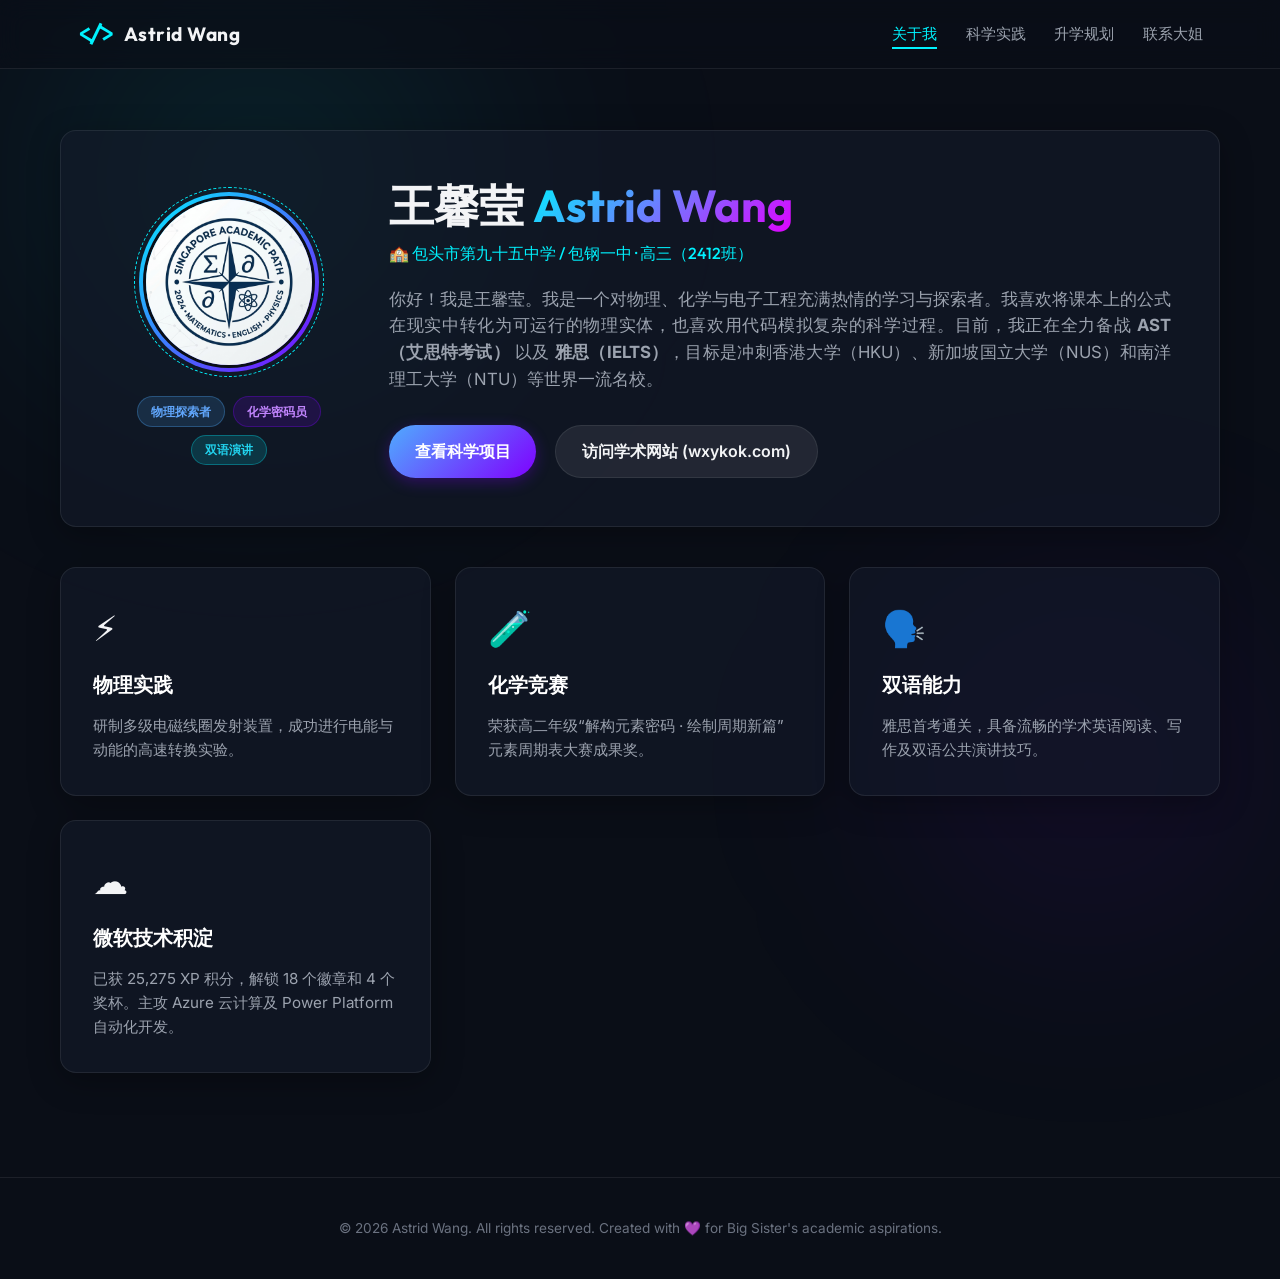
==== index.html @ 10be63b3 "Initial commit of academic portfolio website" ====
<!DOCTYPE html>
<html lang="zh-CN">
<head>
    <meta charset="UTF-8">
    <meta name="viewport" content="width=device-width, initial-scale=1.0">
    <title>Astrid Wang (王馨莹) | 个人学术与升学展示空间</title>
    <meta name="description" content="王馨莹的个人学术组合，展示了高压电磁线圈加速器、元素周期表解构、双语学术演讲等科学与工程项目。">
    <!-- Google Fonts -->
    <link rel="preconnect" href="https://fonts.googleapis.com">
    <link rel="preconnect" href="https://fonts.gstatic.com" crossorigin>
    <link href="https://fonts.googleapis.com/css2?family=Fira+Code:wght@400;500;700&family=Inter:wght@300;400;500;600;700;800&family=Outfit:wght@400;500;600;700;800&display=swap" rel="stylesheet">
    <!-- Style Link -->
    <link rel="stylesheet" href="style.css">
</head>
<body>
    <div class="glass-bg-glow"></div>
    <div class="glass-bg-glow secondary"></div>

    <!-- Header Navigation -->
    <header class="header">
        <div class="logo">
            <span class="logo-symbol">&lt;/&gt;</span>
            <span class="logo-text">Astrid Wang</span>
        </div>
        <nav class="navbar">
            <a href="#about" class="nav-link active" id="nav-about">关于我</a>
            <a href="#projects" class="nav-link" id="nav-projects">科学实践</a>
            <a href="#timeline" class="nav-link" id="nav-timeline">升学规划</a>
            <a href="#contact" class="nav-link" id="nav-contact">联系大姐</a>
        </nav>
    </header>

    <!-- Main Container -->
    <main class="container">
        
        <!-- About Section -->
        <section id="about" class="section active-section">
            <div class="hero-card glass-card">
                <div class="hero-left">
                    <div class="avatar-container">
                        <img src="assets/avatar.png" alt="Astrid Wang" class="avatar-img" onerror="this.src='https://api.dicebear.com/7.x/bottts/svg?seed=Astrid'">
                        <div class="avatar-ring"></div>
                    </div>
                    <div class="social-tags">
                        <span class="tag tag-blue">物理探索者</span>
                        <span class="tag tag-purple">化学密码员</span>
                        <span class="tag tag-cyan">双语演讲</span>
                    </div>
                </div>
                <div class="hero-right">
                    <h1 class="main-title">王馨莹 <span class="accent-text">Astrid Wang</span></h1>
                    <p class="school-info">🏫 包头市第九十五中学 / 包钢一中 · 高三（2412班）</p>
                    <p class="bio-intro">
                        你好！我是王馨莹。我是一个对物理、化学与电子工程充满热情的学习与探索者。我喜欢将课本上的公式在现实中转化为可运行的物理实体，也喜欢用代码模拟复杂的科学过程。目前，我正在全力备战 <strong>AST（艾思特考试）</strong> 以及 <strong>雅思（IELTS）</strong>，目标是冲刺香港大学（HKU）、新加坡国立大学（NUS）和南洋理工大学（NTU）等世界一流名校。
                    </p>
                    <div class="actions">
                        <a href="#projects" class="btn btn-primary" onclick="showSection('projects')">查看科学项目</a>
                        <a href="https://wxykok.com" target="_blank" class="btn btn-secondary">访问学术网站 (wxykok.com)</a>
                    </div>
                </div>
            </div>

            <!-- Highlights / Stats -->
            <div class="stats-grid">
                <div class="stat-card glass-card">
                    <div class="stat-icon">⚡</div>
                    <h3>物理实践</h3>
                    <p>研制多级电磁线圈发射装置，成功进行电能与动能的高速转换实验。</p>
                </div>
                <div class="stat-card glass-card">
                    <div class="stat-icon">🧪</div>
                    <h3>化学竞赛</h3>
                    <p>荣获高二年级“解构元素密码 · 绘制周期新篇”元素周期表大赛成果奖。</p>
                </div>
                <div class="stat-card glass-card">
                    <div class="stat-icon">🗣️</div>
                    <h3>双语能力</h3>
                    <p>雅思首考通关，具备流畅的学术英语阅读、写作及双语公共演讲技巧。</p>
                </div>
                <div class="stat-card glass-card">
                    <div class="stat-icon">☁️</div>
                    <h3>微软技术积淀</h3>
                    <p>已获 25,275 XP 积分，解锁 18 个徽章和 4 个奖杯。主攻 Azure 云计算及 Power Platform 自动化开发。</p>
                </div>
            </div>
        </section>

        <!-- Projects Section -->
        <section id="projects" class="section">
            <h2 class="section-title">🔬 科学与工程项目实践</h2>
            <p class="section-subtitle">点击下方项目页签进行实时模拟与互动体验</p>

            <!-- Project Navigation Tabs -->
            <div class="project-tabs">
                <button class="tab-btn active" onclick="switchProjectTab('coilgun')">⚡ 多级电磁发射装置</button>
                <button class="tab-btn" onclick="switchProjectTab('chemistry')">🧪 元素周期表解码器</button>
                <button class="tab-btn" onclick="switchProjectTab('speech')">🎤 梦想之龙英文演讲</button>
                <button class="tab-btn" onclick="switchProjectTab('mslearn')">☁️ Microsoft Learn 学习轨迹</button>
            </div>

            <!-- Project Contents -->
            <div class="project-panels">
                
                <!-- Panel 1: Coilgun -->
                <div id="panel-coilgun" class="project-panel active">
                    <div class="panel-layout">
                        <div class="panel-desc glass-card">
                            <h3>多级线圈电磁炮物理实验模型</h3>
                            <p>基于高中电磁感应、安培力及电容储能原理自主搭建的发射模型。电磁炮通过电容器快速放电，瞬间在线圈中产生极强电流与磁场，吸引铁磁弹丸加速前行。</p>
                            
                            <div class="physics-formulas">
                                <div class="formula-item">
                                    <span class="formula-label">电容储能公式:</span>
                                    <code class="formula-code">E = &frac12; C V&sup2;</code>
                                </div>
                                <div class="formula-item">
                                    <span class="formula-label">螺线管中心磁场:</span>
                                    <code class="formula-code">B = &mu;&times;(N/L)&times;I</code>
                                </div>
                            </div>

                            <div class="simulator-inputs">
                                <div class="input-group">
                                    <label for="voltage">电容充电电压 (V)</label>
                                    <input type="number" id="voltage" value="100" min="50" max="450">
                                </div>
                                <div class="input-group">
                                    <label for="capacitance">电容量 (&mu;F)</label>
                                    <input type="number" id="capacitance" value="1000" min="100" max="10000" step="100">
                                </div>
                                <div class="input-group">
                                    <label for="projectile-mass">弹丸质量 (g)</label>
                                    <input type="number" id="projectile-mass" value="5" min="1" max="50">
                                </div>
                            </div>
                            <button class="btn btn-primary btn-full" onclick="simulateLaunch()">⚡ 开始脉冲放电 &middot; 模拟发射</button>
                        </div>
                        
                        <div class="panel-visualization glass-card">
                            <div class="vis-header">
                                <span>🚀 实时物理状态仿真仪</span>
                                <span class="vis-status" id="launch-status">就绪</span>
                            </div>
                            <div class="coilgun-animation-box">
                                <div class="coil-gun-barrel">
                                    <div class="coil-stage" id="stage-1"><span class="coil-label">1级线圈</span></div>
                                    <div class="coil-stage" id="stage-2"><span class="coil-label">2级线圈</span></div>
                                    <div class="coil-stage" id="stage-3"><span class="coil-label">3级线圈</span></div>
                                    <div class="projectile" id="bullet"></div>
                                </div>
                                <div class="target-area">🎯</div>
                            </div>
                            <div class="telemetry-grid">
                                <div class="telemetry-card">
                                    <span class="tel-label">总储存电能</span>
                                    <span class="tel-val" id="telemetry-energy">5.00 J</span>
                                </div>
                                <div class="telemetry-card">
                                    <span class="tel-label">磁场强度 (约)</span>
                                    <span class="tel-val" id="telemetry-magnetic">1.25 T</span>
                                </div>
                                <div class="telemetry-card">
                                    <span class="tel-label">瞬时最高电流</span>
                                    <span class="tel-val" id="telemetry-current">250 A</span>
                                </div>
                                <div class="telemetry-card">
                                    <span class="tel-label">预计出膛速度</span>
                                    <span class="tel-val" id="telemetry-velocity">14.1 m/s</span>
                                </div>
                            </div>
                        </div>
                    </div>
                </div>

                <!-- Panel 2: Chemistry -->
                <div id="panel-chemistry" class="project-panel">
                    <div class="panel-layout">
                        <div class="panel-desc glass-card">
                            <h3>解构元素密码 &middot; 周期表解码器</h3>
                            <p>结合高二元素周期表竞赛设计。通过研究元素的外层电子排布和原子序数，我们能破译大自然隐藏在物质中的化学奥秘。下方是一个<strong>微型元素拼词解码盘</strong>，点击对应元素可以点亮并试图拼出特定的科学英文词汇！</p>
                            <div class="game-instructions">
                                <p><strong>🎯 破译任务：</strong>点亮元素符号，组合出拼写为 <strong>"SCIENCE"</strong> (科学) 的密码。</p>
                                <p class="game-hint">提示顺序：硫 (S) ➔ 钴 (Co) ➔ 碘 (I) ➔ 铒 (Er) 或 碳 (C) 等组合？不对，找正确的字母：S (16), C (6), I (53), E (not elements?), wait! <br>我们能拼：<strong>S(16) - C(6) - I(53) - E(not exist)</strong> -> Wait, let's use: <strong>Sc(21) - I(53) - E(not exist)</strong> -> Let's try <strong>S (16) - C (6) - I (53) - N (7) - C (6) - E (not exist)</strong>? No element E. But we have: <br><strong>S (16) - Co (27) - I (53) - C (6) - Es (99)</strong>? Or <strong>P (15) - H (1) - Y (39) - Si (14) - Cs (55)</strong> (PHYSICS) - yes! <br><strong>P (15) + H (1) + Y (39) + Si (14) + C (6) + S (16)</strong> = <strong>PHYSICS</strong>!</p>
                            </div>
                            <div class="active-combination">
                                <span>已点亮元素链路：</span>
                                <div class="combo-display" id="combo-display">点击元素开始破译...</div>
                            </div>
                            <button class="btn btn-secondary btn-full" onclick="resetChemistryGame()">🔄 重置解码链路</button>
                        </div>
                        
                        <div class="panel-visualization glass-card">
                            <div class="vis-header">
                                <span>🧪 元素解密矩阵</span>
                                <span class="vis-status success" id="game-status">解密中...</span>
                            </div>
                            <div class="element-grid">
                                <div class="element-card" onclick="clickElement('H', 1)" data-symbol="H">
                                    <span class="atomic-num">1</span>
                                    <span class="element-sym">H</span>
                                    <span class="element-name">氢</span>
                                </div>
                                <div class="element-card" onclick="clickElement('C', 6)" data-symbol="C">
                                    <span class="atomic-num">6</span>
                                    <span class="element-sym">C</span>
                                    <span class="element-name">碳</span>
                                </div>
                                <div class="element-card" onclick="clickElement('N', 7)" data-symbol="N">
                                    <span class="atomic-num">7</span>
                                    <span class="element-sym">N</span>
                                    <span class="element-name">氮</span>
                                </div>
                                <div class="element-card" onclick="clickElement('O', 8)" data-symbol="O">
                                    <span class="atomic-num">8</span>
                                    <span class="element-sym">O</span>
                                    <span class="element-name">氧</span>
                                </div>
                                <div class="element-card" onclick="clickElement('Si', 14)" data-symbol="Si">
                                    <span class="atomic-num">14</span>
                                    <span class="element-sym">Si</span>
                                    <span class="element-name">硅</span>
                                </div>
                                <div class="element-card" onclick="clickElement('P', 15)" data-symbol="P">
                                    <span class="atomic-num">15</span>
                                    <span class="element-sym">P</span>
                                    <span class="element-name">磷</span>
                                </div>
                                <div class="element-card" onclick="clickElement('S', 16)" data-symbol="S">
                                    <span class="atomic-num">16</span>
                                    <span class="element-sym">S</span>
                                    <span class="element-name">硫</span>
                                </div>
                                <div class="element-card" onclick="clickElement('Co', 27)" data-symbol="Co">
                                    <span class="atomic-num">27</span>
                                    <span class="element-sym">Co</span>
                                    <span class="element-name">钴</span>
                                </div>
                                <div class="element-card" onclick="clickElement('Y', 39)" data-symbol="Y">
                                    <span class="atomic-num">39</span>
                                    <span class="element-sym">Y</span>
                                    <span class="element-name">钇</span>
                                </div>
                                <div class="element-card" onclick="clickElement('I', 53)" data-symbol="I">
                                    <span class="atomic-num">53</span>
                                    <span class="element-sym">I</span>
                                    <span class="element-name">碘</span>
                                </div>
                                <div class="element-card" onclick="clickElement('Cs', 55)" data-symbol="Cs">
                                    <span class="atomic-num">55</span>
                                    <span class="element-sym">Cs</span>
                                    <span class="element-name">铯</span>
                                </div>
                                <div class="element-card" onclick="clickElement('Es', 99)" data-symbol="Es">
                                    <span class="atomic-num">99</span>
                                    <span class="element-sym">Es</span>
                                    <span class="element-name">锿</span>
                                </div>
                            </div>
                            <div class="element-details-card" id="element-details">
                                <p>💡 点击上方任何元素卡片，即可在此查看其详细原子结构、外层电子配置及其化学反应特性。</p>
                            </div>
                        </div>
                    </div>
                </div>

                <!-- Panel 3: Speech -->
                <div id="panel-speech" class="project-panel">
                    <div class="panel-layout">
                        <div class="panel-desc glass-card">
                            <h3>学术演讲: Imagine Dragons 成功之路</h3>
                            <p>本演讲展示了将流行文化与社会心理学、传播学理论相融合的能力。探讨了梦想之龙乐队如何在歌词中展现逆境中的坚韧（Resilience），以及其创办的 Tyler Robinson Foundation 基金会对小儿癌症家庭的慈善援助。</p>
                            <div class="speech-controls">
                                <button class="btn btn-primary" onclick="playSpeechMock()">🎵 模拟播放英文原声音频</button>
                                <button class="btn btn-secondary" onclick="toggleTranslation()">🌐 切换中英双语字幕</button>
                            </div>
                        </div>
                        <div class="panel-visualization glass-card">
                            <div class="vis-header">
                                <span>🎙️ 提词器与现场幻灯片投影</span>
                                <span class="vis-status" id="audio-status">停止</span>
                            </div>
                            <div class="speech-teleprompter" id="teleprompter">
                                <p class="speech-line eng active">"Good morning, afternoon, and evening everyone. Today, I am excited to talk about one of the most influential bands of our time, Imagine Dragons."</p>
                                <p class="speech-line chn active">“大家早上、下午和晚上好。今天，我很高兴能和大家聊聊我们这个时代最具影响力的乐队之一——梦想之龙。”</p>
                                
                                <p class="speech-line eng">"Formed in 2008, this American rock band has captivated audiences worldwide with their unique sound and powerful lyrics."</p>
                                <p class="speech-line chn">“这支美国摇滚乐队成立于2008年，以其独特的音乐风格和充满力量的歌词吸引了全球听众。”</p>
                                
                                <p class="speech-line eng">"Their songs often explore themes of resilience, self-discovery, and overcoming adversity."</p>
                                <p class="speech-line chn">“他们的歌曲常常探索韧性、自我发现和克服逆境等主题。”</p>
                                
                                <p class="speech-line eng">"Tracks like 'Demons', 'Believer', and 'Whatever It Takes' resonate with fans who find solace and inspiration in the band's music."</p>
                                <p class="speech-line chn">“像《恶魔》、《信徒》和《不惜代价》等歌曲，让在音乐中寻求慰藉和启发的粉丝们产生共鸣。”</p>
                            </div>
                        </div>
                    </div>
                </div>

                <!-- Panel 4: Microsoft Learn -->
                <div id="panel-mslearn" class="project-panel">
                    <div class="panel-layout">
                        <div class="panel-desc glass-card">
                            <h3>微软全球技术学习 & 数字化技能成长</h3>
                            <p>大姐在 Microsoft Learn 平台深度研修了多门前沿的云计算、数据分析以及业务流程自动化模块，累积了深厚的信息化素养，展现了卓越的自学探究能力。</p>
                            
                            <div class="physics-formulas">
                                <div class="formula-item">
                                    <span class="formula-label">当前学习级别:</span>
                                    <span class="formula-code">Level 6</span>
                                </div>
                                <div class="formula-item">
                                    <span class="formula-label">总累积 XP:</span>
                                    <span class="formula-code">25,275 / 32,299 XP</span>
                                </div>
                                <div class="formula-item">
                                    <span class="formula-label">徽章 / 奖杯数:</span>
                                    <span class="formula-code">18 徽章 &middot; 4 奖杯</span>
                                </div>
                            </div>
                            
                            <a href="https://learn.microsoft.com/zh-cn/users/xinyingwang-5706/" target="_blank" class="btn btn-primary btn-full">🌐 访问微软官方 Transcript 档案</a>
                        </div>
                        
                        <div class="panel-visualization glass-card">
                            <div class="vis-header">
                                <span>📚 已修读的微软技术路径与模块 (17个模块)</span>
                                <span class="vis-status success">已全通关</span>
                            </div>
                            <div class="speech-teleprompter" style="height:220px;">
                                <div class="learn-category" style="margin-bottom:0.8rem">
                                    <h4 style="color:var(--accent-cyan);margin-bottom:0.4rem;font-size:0.9rem">☁️ Azure 云计算基础 (8个模块)</h4>
                                    <ul style="padding-left:1.2rem;font-size:0.82rem;color:var(--text-secondary);display:flex;flex-direction:column;gap:0.25rem">
                                        <li>Describe monitoring tools in Azure (监控工具)</li>
                                        <li>Describe features and tools for managing and deploying Azure resources (资源部署)</li>
                                        <li>Describe features and tools in Azure for governance and compliance (治理与合规)</li>
                                        <li>Describe cost management in Azure (成本管理)</li>
                                        <li>Describe Azure identity, access, and security (身份安全)</li>
                                        <li>Describe Azure storage services (云存储)</li>
                                        <li>Describe Azure compute services (计算服务)</li>
                                        <li>Describe the core architectural components of Azure (核心架构)</li>
                                    </ul>
                                </div>
                                <div class="learn-category">
                                    <h4 style="color:var(--accent-pink);margin-bottom:0.4rem;font-size:0.9rem">📊 自动化开发与数据分析 (9个模块)</h4>
                                    <ul style="padding-left:1.2rem;font-size:0.82rem;color:var(--text-secondary);display:flex;flex-direction:column;gap:0.25rem">
                                        <li>Power Automate's deep integration across multiple data sources</li>
                                        <li>Build flows to manage user information (业务流设计)</li>
                                        <li>Build approval flows with Power Automate (审批流开发)</li>
                                        <li>Get started with Power Automate (低代码开发入门)</li>
                                        <li>Get started building with Power BI (敏捷BI看板)</li>
                                        <li>Discover data analysis (数据分析学)</li>
                                        <li>Describe cloud service types & benefits (云服务通识)</li>
                                        <li>Describe the benefits of using cloud services (云优势)</li>
                                        <li>Describe cloud computing (云计算概论)</li>
                                    </ul>
                                </div>
                            </div>
                        </div>
                    </div>
                </div>

            </div>
        </section>

        <!-- Timeline Section -->
        <section id="timeline" class="section">
            <h2 class="section-title">📅 升学路线图 & 关键里程碑</h2>
            <p class="section-subtitle">2026 - 2027 备战全球一流名校的冲刺路线</p>
            
            <div class="timeline-box">
                <div class="timeline-line"></div>
                
                <div class="timeline-item completed">
                    <div class="timeline-dot"></div>
                    <div class="timeline-content glass-card">
                        <div class="time-header">
                            <span class="time-tag">2026年4月11日</span>
                            <span class="status-tag completed">已完成</span>
                        </div>
                        <h3>雅思首考 (IELTS Academic)</h3>
                        <p>在北京国试大厦顺利参加雅思首考。系统评估语言水平，为后续学术英语写作及国际化环境授课奠定基础。</p>
                    </div>
                </div>

                <div class="timeline-item current">
                    <div class="timeline-dot"></div>
                    <div class="timeline-content glass-card">
                        <div class="time-header">
                            <span class="time-tag">2026年8月</span>
                            <span class="status-tag process">进行中</span>
                        </div>
                        <h3>AST（艾思特）考试冲刺</h3>
                        <p>参加世界名校中国英才遴选考试（AST）。主攻高级物理、高等数学和学术英语，这是直接取得国际知名大学提前批 Conditional Offer 的硬核心武器。</p>
                    </div>
                </div>

                <div class="timeline-item">
                    <div class="timeline-dot"></div>
                    <div class="timeline-content glass-card">
                        <div class="time-header">
                            <span class="time-tag">2026年10月</span>
                            <span class="status-tag wait">待启动</span>
                        </div>
                        <h3>香港高校提前批 (多元卓越计划) 网申</h3>
                        <p>启动香港大学（HKU）、香港中文大学（CUHK）等高校的自主招生及网申，提交中英文成绩单、科学项目实践报告及面试申请。</p>
                    </div>
                </div>

                <div class="timeline-item">
                    <div class="timeline-dot"></div>
                    <div class="timeline-content glass-card">
                        <div class="time-header">
                            <span class="time-tag">2027年1月</span>
                            <span class="status-tag wait">待启动</span>
                        </div>
                        <h3>新加坡公立大学网申</h3>
                        <p>提交南洋理工大学（NTU）与新加坡国立大学（NUS）的入学申请，补充最新的 AST 优异成绩单与雅思最终评级。</p>
                    </div>
                </div>

                <div class="timeline-item">
                    <div class="timeline-dot"></div>
                    <div class="timeline-content glass-card">
                        <div class="time-header">
                            <span class="time-tag">2027年6月</span>
                            <span class="status-tag wait">待启动</span>
                        </div>
                        <h3>中国高考 (Gaokao) 决战</h3>
                        <p>全力以赴参加中国普通高等学校招生全国统一考试，展现雄厚的数理基础与全面的学术实力，完成高中生涯的最后一战。</p>
                    </div>
                </div>

            </div>
        </section>

        <!-- Contact Section -->
        <section id="contact" class="section">
            <h2 class="section-title">✉️ 联系方式 & 留言通道</h2>
            <div class="contact-card glass-card">
                <div class="contact-info-panel">
                    <h3>寻找共同科学探索的伙伴</h3>
                    <p>无论是学术讨论、项目交流还是升学经验分享，都欢迎联系大姐！</p>
                    
                    <div class="contact-details">
                        <div class="detail-item">
                            <span class="icon">📧</span>
                            <span class="text">astrid@wxykok.com</span>
                        </div>
                        <div class="detail-item">
                            <span class="icon">🌐</span>
                            <span class="text"><a href="https://wxykok.com" target="_blank" style="color:var(--accent-cyan)">https://wxykok.com</a></span>
                        </div>
                        <div class="detail-item">
                            <span class="icon">📍</span>
                            <span class="text">内蒙古 · 包头 · 包钢一中</span>
                        </div>
                    </div>
                </div>
                
                <form class="contact-form" onsubmit="event.preventDefault(); alert('留言已成功发送至 astrid@wxykok.com！大姐收到后会尽快给您回复！'); this.reset();">
                    <div class="form-group">
                        <label for="c-name">您的姓名/身份</label>
                        <input type="text" id="c-name" placeholder="请输入您的尊姓大名，例如：李老师、招生官" required>
                    </div>
                    <div class="form-group">
                        <label for="c-email">您的邮箱地址</label>
                        <input type="email" id="c-email" placeholder="name@example.com" required>
                    </div>
                    <div class="form-group">
                        <label for="c-message">您的寄语/留言内容</label>
                        <textarea id="c-message" rows="4" placeholder="写点好听的，或者留下学术探讨意见..." required></textarea>
                    </div>
                    <button type="submit" class="btn btn-primary btn-full">发送消息</button>
                </form>
            </div>
        </section>

    </main>

    <!-- Footer -->
    <footer class="footer">
        <p>&copy; 2026 Astrid Wang. All rights reserved. Created with 💜 for Big Sister's academic aspirations.</p>
    </footer>

    <!-- JS Link -->
    <script src="app.js"></script>
</body>
</html>
---- style.css ----
/* -------------------------------------------------------------
   Astrid Wang Academic Portfolio - Design System
   Theme: Glassmorphism & High-Contrast Cyberpunk Neon (Dark Mode)
   ------------------------------------------------------------- */

:root {
    --bg-dark: #0a0e17;
    --bg-card: rgba(20, 28, 45, 0.55);
    --bg-card-hover: rgba(30, 41, 67, 0.7);
    --border-light: rgba(255, 255, 255, 0.08);
    --border-glow: rgba(0, 242, 254, 0.25);
    
    /* Neon Palettes */
    --accent-cyan: #00f2fe;
    --accent-blue: #4facfe;
    --accent-purple: #7f00ff;
    --accent-pink: #e100ff;
    
    /* Text Colors */
    --text-primary: #f3f4f6;
    --text-secondary: #9ca3af;
    --text-muted: #6b7280;
    
    /* Font Stacks */
    --font-sans: 'Inter', system-ui, sans-serif;
    --font-display: 'Outfit', sans-serif;
    --font-mono: 'Fira Code', monospace;
    
    --transition-smooth: all 0.35s cubic-bezier(0.4, 0, 0.2, 1);
}

/* Global Reset & Base */
* {
    box-sizing: border-box;
    margin: 0;
    padding: 0;
}

html {
    scroll-behavior: smooth;
}

body {
    background-color: var(--bg-dark);
    color: var(--text-primary);
    font-family: var(--font-sans);
    line-height: 1.6;
    min-height: 100vh;
    overflow-x: hidden;
    position: relative;
}

/* Glowing Background Blobs */
.glass-bg-glow {
    position: fixed;
    top: -10%;
    left: -10%;
    width: 60vw;
    height: 60vh;
    border-radius: 50%;
    background: radial-gradient(circle, rgba(0, 242, 254, 0.12) 0%, rgba(79, 172, 254, 0) 70%);
    z-index: -2;
    pointer-events: none;
    filter: blur(120px);
}

.glass-bg-glow.secondary {
    top: auto;
    bottom: -10%;
    left: auto;
    right: -10%;
    width: 50vw;
    height: 50vh;
    background: radial-gradient(circle, rgba(127, 0, 255, 0.1) 0%, rgba(225, 0, 255, 0) 70%);
    filter: blur(100px);
}

/* Glassmorphic Components */
.glass-card {
    background: var(--bg-card);
    backdrop-filter: blur(14px) saturate(180%);
    -webkit-backdrop-filter: blur(14px) saturate(180%);
    border: 1px solid var(--border-light);
    border-radius: 16px;
    box-shadow: 0 8px 32px 0 rgba(0, 0, 0, 0.3);
    transition: var(--transition-smooth);
}

.glass-card:hover {
    border-color: rgba(255, 255, 255, 0.15);
    box-shadow: 0 12px 40px 0 rgba(0, 242, 254, 0.08);
    background: var(--bg-card-hover);
}

/* Typography elements */
h1, h2, h3 {
    font-family: var(--font-display);
    font-weight: 700;
}

.main-title {
    font-size: 2.8rem;
    line-height: 1.2;
    margin-bottom: 0.5rem;
}

.accent-text {
    background: linear-gradient(135deg, var(--accent-cyan) 0%, var(--accent-pink) 100%);
    -webkit-background-clip: text;
    -webkit-text-fill-color: transparent;
}

.section-title {
    font-size: 2rem;
    text-align: center;
    margin-bottom: 0.5rem;
    letter-spacing: 0.5px;
}

.section-subtitle {
    text-align: center;
    color: var(--text-secondary);
    margin-bottom: 2.5rem;
    font-size: 1rem;
}

/* Buttons */
.btn {
    display: inline-flex;
    align-items: center;
    justify-content: center;
    padding: 0.8rem 1.6rem;
    border-radius: 30px;
    font-weight: 600;
    text-decoration: none;
    cursor: pointer;
    font-family: var(--font-sans);
    transition: var(--transition-smooth);
    border: none;
    outline: none;
}

.btn-primary {
    background: linear-gradient(135deg, var(--accent-blue) 0%, var(--accent-purple) 100%);
    color: #fff;
    box-shadow: 0 4px 15px rgba(127, 0, 255, 0.3);
}

.btn-primary:hover {
    transform: translateY(-2px);
    box-shadow: 0 6px 20px rgba(0, 242, 254, 0.45);
}

.btn-secondary {
    background: rgba(255, 255, 255, 0.08);
    color: var(--text-primary);
    border: 1px solid var(--border-light);
}

.btn-secondary:hover {
    background: rgba(255, 255, 255, 0.15);
    border-color: var(--accent-cyan);
}

.btn-full {
    width: 100%;
}

/* Header & Navigation */
.header {
    position: fixed;
    top: 0;
    left: 0;
    width: 100%;
    z-index: 1000;
    background: rgba(10, 14, 23, 0.65);
    backdrop-filter: blur(12px);
    -webkit-backdrop-filter: blur(12px);
    border-bottom: 1px solid var(--border-light);
    display: flex;
    justify-content: space-between;
    align-items: center;
    padding: 1rem 6%;
}

.logo {
    display: flex;
    align-items: center;
    gap: 0.5rem;
}

.logo-symbol {
    font-family: var(--font-mono);
    color: var(--accent-cyan);
    font-weight: 700;
    font-size: 1.4rem;
}

.logo-text {
    font-family: var(--font-display);
    font-size: 1.2rem;
    font-weight: 700;
    letter-spacing: 0.5px;
}

.navbar {
    display: flex;
    gap: 1.8rem;
}

.nav-link {
    text-decoration: none;
    color: var(--text-secondary);
    font-size: 0.95rem;
    font-weight: 500;
    transition: var(--transition-smooth);
    position: relative;
    padding: 0.2rem 0;
}

.nav-link:hover, .nav-link.active {
    color: var(--accent-cyan);
}

.nav-link::after {
    content: '';
    position: absolute;
    width: 0;
    height: 2px;
    bottom: 0;
    left: 0;
    background-color: var(--accent-cyan);
    transition: var(--transition-smooth);
}

.nav-link:hover::after, .nav-link.active::after {
    width: 100%;
}

/* Layout Containers */
.container {
    max-width: 1200px;
    margin: 90px auto 40px;
    padding: 0 20px;
}

.section {
    display: none;
    padding: 2.5rem 0;
    animation: fadeIn 0.6s ease-out forwards;
}

.section.active-section {
    display: block;
}

@keyframes fadeIn {
    from { opacity: 0; transform: translateY(15px); }
    to { opacity: 1; transform: translateY(0); }
}

/* Hero Card */
.hero-card {
    display: flex;
    gap: 2.5rem;
    padding: 3rem;
    align-items: center;
    margin-bottom: 2.5rem;
}

.hero-left {
    flex: 0 0 240px;
    display: flex;
    flex-direction: column;
    align-items: center;
    gap: 1.5rem;
}

.avatar-container {
    position: relative;
    width: 180px;
    height: 180px;
    border-radius: 50%;
    padding: 4px;
    background: linear-gradient(135deg, var(--accent-cyan), var(--accent-purple));
}

.avatar-img {
    width: 100%;
    height: 100%;
    object-fit: cover;
    border-radius: 50%;
    background-color: #1e293b;
    border: 3px solid var(--bg-dark);
}

.avatar-ring {
    position: absolute;
    top: -5px; left: -5px; right: -5px; bottom: -5px;
    border-radius: 50%;
    border: 1px dashed var(--accent-cyan);
    animation: rotate 25s linear infinite;
}

@keyframes rotate {
    from { transform: rotate(0deg); }
    to { transform: rotate(360deg); }
}

.social-tags {
    display: flex;
    flex-wrap: wrap;
    gap: 0.5rem;
    justify-content: center;
}

.tag {
    padding: 0.3rem 0.8rem;
    border-radius: 20px;
    font-size: 0.75rem;
    font-weight: 600;
}

.tag-blue { background: rgba(79, 172, 254, 0.15); color: #60a5fa; border: 1px solid rgba(79, 172, 254, 0.3); }
.tag-purple { background: rgba(127, 0, 255, 0.15); color: #c084fc; border: 1px solid rgba(127, 0, 255, 0.3); }
.tag-cyan { background: rgba(0, 242, 254, 0.15); color: #22d3ee; border: 1px solid rgba(0, 242, 254, 0.3); }

.hero-right {
    flex: 1;
}

.school-info {
    font-family: var(--font-display);
    color: var(--accent-cyan);
    font-weight: 500;
    margin-bottom: 1.2rem;
}

.bio-intro {
    color: var(--text-secondary);
    font-size: 1.05rem;
    margin-bottom: 2rem;
    text-align: justify;
}

.actions {
    display: flex;
    gap: 1.2rem;
}

/* Stats / Highlights Grid */
.stats-grid {
    display: grid;
    grid-template-columns: repeat(auto-fit, minmax(320px, 1fr));
    gap: 1.5rem;
}

.stat-card {
    padding: 2rem;
    display: flex;
    flex-direction: column;
    gap: 0.8rem;
}

.stat-icon {
    font-size: 2.2rem;
}

.stat-card h3 {
    font-size: 1.25rem;
    color: #fff;
}

.stat-card p {
    color: var(--text-secondary);
    font-size: 0.95rem;
}

/* Project Tabs Navigation */
.project-tabs {
    display: flex;
    justify-content: center;
    gap: 1rem;
    margin-bottom: 2.2rem;
}

.tab-btn {
    background: rgba(255, 255, 255, 0.05);
    border: 1px solid var(--border-light);
    color: var(--text-secondary);
    padding: 0.8rem 1.6rem;
    border-radius: 8px;
    font-family: var(--font-display);
    font-weight: 600;
    font-size: 0.95rem;
    cursor: pointer;
    transition: var(--transition-smooth);
}

.tab-btn:hover {
    color: #fff;
    background: rgba(255, 255, 255, 0.1);
    border-color: rgba(255, 255, 255, 0.2);
}

.tab-btn.active {
    color: var(--bg-dark);
    background: linear-gradient(135deg, var(--accent-cyan), var(--accent-blue));
    border-color: transparent;
    box-shadow: 0 4px 15px rgba(0, 242, 254, 0.3);
}

/* Project Panels Layout */
.project-panel {
    display: none;
    animation: fadeIn 0.4s ease-out forwards;
}

.project-panel.active {
    display: block;
}

.panel-layout {
    display: grid;
    grid-template-columns: 1.1fr 1fr;
    gap: 2rem;
}

.panel-desc {
    padding: 2.2rem;
    display: flex;
    flex-direction: column;
    gap: 1.2rem;
}

.panel-desc h3 {
    font-size: 1.4rem;
    color: #fff;
    border-bottom: 2px solid rgba(0, 242, 254, 0.2);
    padding-bottom: 0.5rem;
}

.panel-desc p {
    color: var(--text-secondary);
    font-size: 0.98rem;
}

.physics-formulas {
    background: rgba(0, 0, 0, 0.2);
    border-radius: 8px;
    padding: 1rem;
    display: flex;
    flex-direction: column;
    gap: 0.6rem;
    border: 1px dashed rgba(255, 255, 255, 0.1);
}

.formula-item {
    display: flex;
    justify-content: space-between;
    font-size: 0.88rem;
}

.formula-label {
    color: var(--text-secondary);
}

.formula-code {
    font-family: var(--font-mono);
    color: var(--accent-cyan);
    font-weight: 600;
}

/* Simulator Inputs styling */
.simulator-inputs {
    display: grid;
    grid-template-columns: repeat(2, 1fr);
    gap: 1rem;
}

.input-group {
    display: flex;
    flex-direction: column;
    gap: 0.4rem;
}

.input-group.full-width {
    grid-column: span 2;
}

.input-group label {
    font-size: 0.82rem;
    color: var(--text-secondary);
    font-weight: 500;
}

.input-group input, .input-group textarea, .input-group select {
    background: rgba(0, 0, 0, 0.3);
    border: 1px solid var(--border-light);
    color: #fff;
    padding: 0.6rem 0.8rem;
    border-radius: 6px;
    font-family: var(--font-mono);
    font-size: 0.9rem;
    outline: none;
    transition: var(--transition-smooth);
}

.input-group input:focus, .input-group textarea:focus {
    border-color: var(--accent-cyan);
    box-shadow: 0 0 10px rgba(0, 242, 254, 0.2);
}

/* Visualization Panel */
.panel-visualization {
    padding: 2rem;
    display: flex;
    flex-direction: column;
    gap: 1.5rem;
    justify-content: space-between;
}

.vis-header {
    display: flex;
    justify-content: space-between;
    font-family: var(--font-display);
    font-size: 0.9rem;
    font-weight: 600;
}

.vis-status {
    background: rgba(245, 158, 11, 0.15);
    color: #f59e0b;
    padding: 0.15rem 0.6rem;
    border-radius: 4px;
    font-size: 0.8rem;
    border: 1px solid rgba(245, 158, 11, 0.3);
}

.vis-status.success {
    background: rgba(16, 185, 129, 0.15);
    color: #10b981;
    border-color: rgba(16, 185, 129, 0.3);
}

/* Coilgun Animation Arena */
.coilgun-animation-box {
    height: 180px;
    background: #060911;
    border-radius: 12px;
    border: 1px solid rgba(255, 255, 255, 0.05);
    position: relative;
    overflow: hidden;
    display: flex;
    align-items: center;
    justify-content: space-between;
    padding: 0 2rem;
}

.coil-gun-barrel {
    height: 36px;
    width: 70%;
    background: linear-gradient(180deg, #1e293b, #0f172a);
    border-radius: 6px;
    position: relative;
    border: 1px solid rgba(255, 255, 255, 0.1);
    display: flex;
    align-items: center;
    justify-content: space-around;
}

.coil-stage {
    width: 25px;
    height: 50px;
    background: repeating-linear-gradient(45deg, #b45309, #b45309 3px, #d97706 3px, #d97706 6px);
    border: 2px solid #ea580c;
    border-radius: 4px;
    position: relative;
    transition: var(--transition-smooth);
}

.coil-stage.charging {
    box-shadow: 0 0 15px #f59e0b;
    border-color: #f59e0b;
}

.coil-stage.firing {
    box-shadow: 0 0 25px var(--accent-cyan);
    border-color: var(--accent-cyan);
}

.coil-label {
    position: absolute;
    top: -24px;
    left: 50%;
    transform: translateX(-50%);
    font-size: 0.65rem;
    white-space: nowrap;
    color: var(--text-secondary);
}

.projectile {
    width: 18px;
    height: 8px;
    background: #94a3b8;
    border-radius: 3px 6px 6px 3px;
    position: absolute;
    left: 10px;
    z-index: 5;
    box-shadow: 0 0 5px rgba(255, 255, 255, 0.3);
}

.projectile.firing {
    background: #f43f5e;
    box-shadow: 0 0 15px #f43f5e;
}

.target-area {
    width: 50px;
    height: 50px;
    border-radius: 50%;
    border: 3px dashed rgba(244, 63, 94, 0.4);
    display: flex;
    align-items: center;
    justify-content: center;
    font-size: 1.4rem;
    background: rgba(244, 63, 94, 0.05);
    transition: var(--transition-smooth);
}

.target-area.hit {
    background: rgba(244, 63, 94, 0.25);
    border-color: #f43f5e;
    transform: scale(1.15);
}

/* Telemetry Stats */
.telemetry-grid {
    display: grid;
    grid-template-columns: repeat(2, 1fr);
    gap: 1rem;
}

.telemetry-card {
    background: rgba(0, 0, 0, 0.25);
    padding: 0.8rem 1.2rem;
    border-radius: 8px;
    border: 1px solid var(--border-light);
    display: flex;
    flex-direction: column;
}

.tel-label {
    font-size: 0.76rem;
    color: var(--text-secondary);
}

.tel-val {
    font-family: var(--font-mono);
    font-size: 1.15rem;
    font-weight: 700;
    color: var(--accent-cyan);
}

/* Panel 2: Chemistry Widget Grid */
.element-grid {
    display: grid;
    grid-template-columns: repeat(4, 1fr);
    gap: 0.6rem;
}

.element-card {
    background: rgba(255, 255, 255, 0.03);
    border: 1px solid var(--border-light);
    border-radius: 8px;
    padding: 0.6rem;
    cursor: pointer;
    display: flex;
    flex-direction: column;
    align-items: center;
    position: relative;
    transition: var(--transition-smooth);
}

.element-card:hover {
    background: rgba(0, 242, 254, 0.08);
    border-color: var(--accent-cyan);
    transform: scale(1.05);
}

.element-card.selected {
    background: linear-gradient(135deg, rgba(0, 242, 254, 0.25) 0%, rgba(127, 0, 255, 0.2) 100%);
    border-color: var(--accent-cyan);
    box-shadow: 0 0 12px rgba(0, 242, 254, 0.3);
}

.atomic-num {
    position: absolute;
    top: 4px;
    left: 6px;
    font-size: 0.65rem;
    font-family: var(--font-mono);
    color: var(--text-muted);
}

.element-sym {
    font-family: var(--font-display);
    font-size: 1.3rem;
    font-weight: 700;
    color: #fff;
    margin-top: 0.4rem;
}

.element-name {
    font-size: 0.72rem;
    color: var(--text-secondary);
}

.element-details-card {
    background: rgba(0, 0, 0, 0.25);
    border-radius: 8px;
    padding: 1rem;
    border: 1px solid var(--border-light);
    min-height: 80px;
    font-size: 0.88rem;
    color: var(--text-secondary);
}

.element-details-title {
    font-family: var(--font-display);
    font-weight: 700;
    color: #fff;
    margin-bottom: 0.4rem;
}

.combo-display {
    background: rgba(0, 0, 0, 0.3);
    padding: 0.8rem;
    border-radius: 6px;
    font-family: var(--font-mono);
    color: var(--accent-cyan);
    font-size: 1rem;
    min-height: 44px;
    display: flex;
    align-items: center;
    border: 1px solid var(--border-light);
}

/* Panel 3: Speech Audio Simulation */
.speech-teleprompter {
    height: 250px;
    overflow-y: auto;
    background: #060911;
    border-radius: 12px;
    border: 1px solid rgba(255, 255, 255, 0.05);
    padding: 1.5rem;
    display: flex;
    flex-direction: column;
    gap: 1.2rem;
}

.speech-line {
    font-size: 0.98rem;
    transition: var(--transition-smooth);
    opacity: 0.25;
}

.speech-line.eng {
    font-style: italic;
    color: var(--text-primary);
}

.speech-line.chn {
    color: var(--text-secondary);
    font-size: 0.88rem;
    margin-top: -0.8rem;
    display: block; /* Managed by JS for show/hide translation */
}

.speech-line.chn.hide-translation {
    display: none;
}

.speech-line.active {
    opacity: 1;
    text-shadow: 0 0 10px rgba(0, 242, 254, 0.15);
}

.speech-line.eng.active {
    color: var(--accent-cyan);
    font-weight: 500;
}

.speech-line.chn.active {
    color: #fff;
}

.speech-controls {
    display: flex;
    gap: 1rem;
}

/* Timeline Layout */
.timeline-box {
    position: relative;
    max-width: 800px;
    margin: 0 auto;
    padding: 1rem 0;
}

.timeline-line {
    position: absolute;
    width: 2px;
    background: rgba(255, 255, 255, 0.08);
    top: 0;
    bottom: 0;
    left: 20px;
}

.timeline-item {
    position: relative;
    margin-bottom: 2.5rem;
    padding-left: 50px;
}

.timeline-dot {
    position: absolute;
    width: 14px;
    height: 14px;
    border-radius: 50%;
    background: #374151;
    left: 14px;
    top: 24px;
    border: 2px solid var(--bg-dark);
    box-shadow: 0 0 0 2px rgba(255, 255, 255, 0.05);
    transition: var(--transition-smooth);
}

.timeline-content {
    padding: 1.5rem;
}

.time-header {
    display: flex;
    justify-content: space-between;
    align-items: center;
    margin-bottom: 0.6rem;
}

.time-tag {
    font-family: var(--font-mono);
    font-size: 0.85rem;
    color: var(--accent-cyan);
    font-weight: 600;
}

.status-tag {
    font-size: 0.72rem;
    font-weight: 600;
    padding: 0.15rem 0.6rem;
    border-radius: 12px;
    border: 1px solid transparent;
}

.status-tag.completed {
    background: rgba(16, 185, 129, 0.1);
    color: #10b981;
    border-color: rgba(16, 185, 129, 0.2);
}

.status-tag.process {
    background: rgba(59, 130, 246, 0.1);
    color: #3b82f6;
    border-color: rgba(59, 130, 246, 0.2);
    animation: pulse 1.8s infinite alternate;
}

.status-tag.wait {
    background: rgba(156, 163, 175, 0.1);
    color: #9ca3af;
    border-color: rgba(156, 163, 175, 0.2);
}

.timeline-item.completed .timeline-dot {
    background: #10b981;
    box-shadow: 0 0 0 3px rgba(16, 185, 129, 0.2);
}

.timeline-item.current .timeline-dot {
    background: var(--accent-cyan);
    box-shadow: 0 0 8px 3px rgba(0, 242, 254, 0.4);
}

.timeline-item h3 {
    font-size: 1.15rem;
    margin-bottom: 0.5rem;
    color: #fff;
}

.timeline-item p {
    color: var(--text-secondary);
    font-size: 0.9rem;
    text-align: justify;
}

@keyframes pulse {
    from { box-shadow: 0 0 2px rgba(59, 130, 246, 0.2); }
    to { box-shadow: 0 0 10px rgba(59, 130, 246, 0.6); }
}

/* Contact Area */
.contact-card {
    display: grid;
    grid-template-columns: 1fr 1.2fr;
    gap: 2.5rem;
    padding: 3rem;
}

.contact-info-panel {
    display: flex;
    flex-direction: column;
    gap: 1.2rem;
}

.contact-info-panel h3 {
    font-size: 1.5rem;
    color: #fff;
}

.contact-info-panel p {
    color: var(--text-secondary);
}

.contact-details {
    display: flex;
    flex-direction: column;
    gap: 1rem;
    margin-top: 1rem;
}

.detail-item {
    display: flex;
    align-items: center;
    gap: 0.8rem;
}

.detail-item .icon {
    font-size: 1.4rem;
}

.detail-item .text {
    font-family: var(--font-display);
    color: var(--text-primary);
}

.contact-form {
    display: flex;
    flex-direction: column;
    gap: 1.2rem;
}

.form-group {
    display: flex;
    flex-direction: column;
    gap: 0.4rem;
}

.form-group label {
    font-size: 0.85rem;
    color: var(--text-secondary);
    font-weight: 500;
}

.form-group input, .form-group textarea {
    background: rgba(0, 0, 0, 0.35);
    border: 1px solid var(--border-light);
    border-radius: 8px;
    padding: 0.8rem;
    color: #fff;
    outline: none;
    font-family: var(--font-sans);
    transition: var(--transition-smooth);
}

.form-group input:focus, .form-group textarea:focus {
    border-color: var(--accent-cyan);
    box-shadow: 0 0 10px rgba(0, 242, 254, 0.2);
}

/* Footer Section */
.footer {
    text-align: center;
    padding: 2.5rem 0;
    border-top: 1px solid var(--border-light);
    color: var(--text-muted);
    font-size: 0.85rem;
    margin-top: 4rem;
}

/* Custom Scrollbar for premium look */
::-webkit-scrollbar {
    width: 8px;
    height: 8px;
}

::-webkit-scrollbar-track {
    background: var(--bg-dark);
}

::-webkit-scrollbar-thumb {
    background: rgba(255, 255, 255, 0.1);
    border-radius: 4px;
}

::-webkit-scrollbar-thumb:hover {
    background: var(--accent-cyan);
}

/* Responsive Rules */
@media (max-width: 900px) {
    .panel-layout, .contact-card {
        grid-template-columns: 1fr;
    }
    
    .hero-card {
        flex-direction: column;
        text-align: center;
        padding: 2rem;
    }
    
    .hero-left {
        flex: 0 0 auto;
    }
    
    .bio-intro {
        text-align: center;
    }
    
    .actions {
        justify-content: center;
    }
}
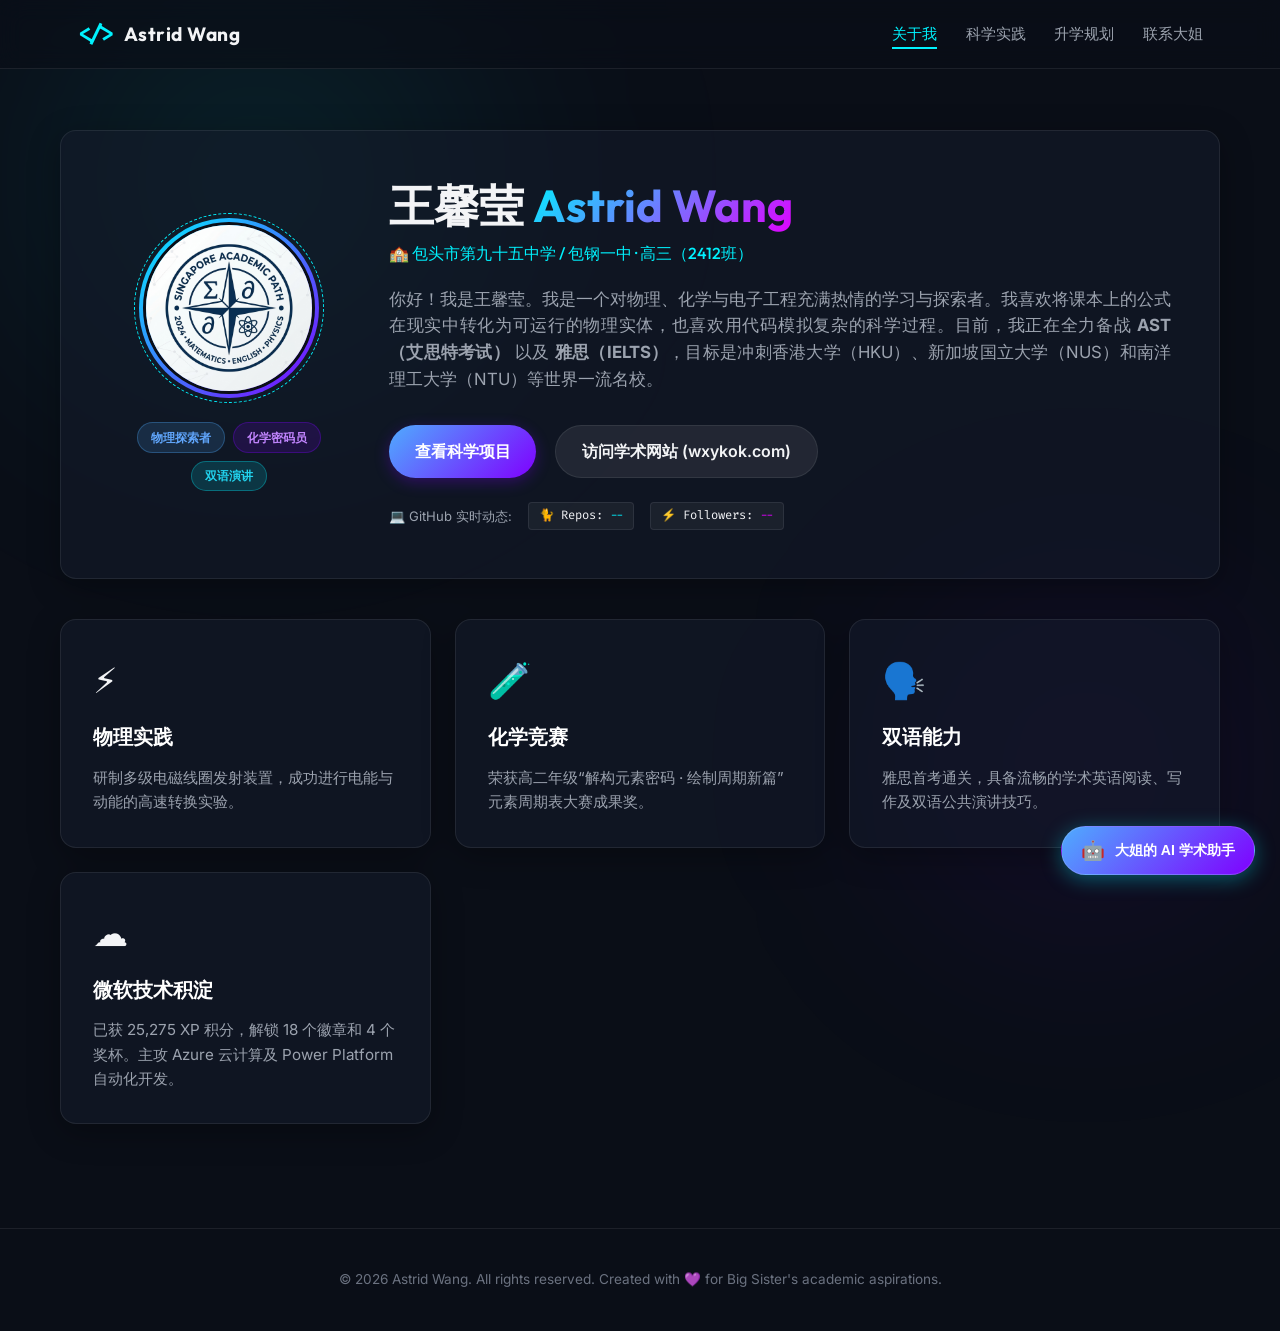
==== commit 147a6b76: "Update portfolio with dynamic APIs, AST calculator, and AI chatbot widget" ====
--- a/index.html
+++ b/index.html
@@ -57,6 +57,15 @@
                         <a href="#projects" class="btn btn-primary" onclick="showSection('projects')">查看科学项目</a>
                         <a href="https://wxykok.com" target="_blank" class="btn btn-secondary">访问学术网站 (wxykok.com)</a>
                     </div>
+                    <div class="github-quick-stats" style="margin-top: 1.5rem; display: flex; gap: 1rem; align-items: center;">
+                        <span style="font-size: 0.82rem; color: var(--text-secondary);">💻 GitHub 实时动态:</span>
+                        <div class="stat-badge" style="background: rgba(255,255,255,0.05); padding: 0.2rem 0.6rem; border-radius: 4px; border: 1px solid var(--border-light); font-size: 0.76rem; font-family: var(--font-mono);">
+                            🐈 Repos: <span id="gh-repos" style="color:var(--accent-cyan)">--</span>
+                        </div>
+                        <div class="stat-badge" style="background: rgba(255,255,255,0.05); padding: 0.2rem 0.6rem; border-radius: 4px; border: 1px solid var(--border-light); font-size: 0.76rem; font-family: var(--font-mono);">
+                            ⚡ Followers: <span id="gh-followers" style="color:var(--accent-pink)">--</span>
+                        </div>
+                    </div>
                 </div>
             </div>
 
@@ -91,11 +100,13 @@
             <p class="section-subtitle">点击下方项目页签进行实时模拟与互动体验</p>
 
             <!-- Project Navigation Tabs -->
-            <div class="project-tabs">
+            <div class="project-tabs" style="flex-wrap: wrap;">
                 <button class="tab-btn active" onclick="switchProjectTab('coilgun')">⚡ 多级电磁发射装置</button>
                 <button class="tab-btn" onclick="switchProjectTab('chemistry')">🧪 元素周期表解码器</button>
                 <button class="tab-btn" onclick="switchProjectTab('speech')">🎤 梦想之龙英文演讲</button>
                 <button class="tab-btn" onclick="switchProjectTab('mslearn')">☁️ Microsoft Learn 学习轨迹</button>
+                <button class="tab-btn" onclick="switchProjectTab('arxiv')">📚 学术文献前沿雷达</button>
+                <button class="tab-btn" onclick="switchProjectTab('ast')">🎯 AST 录取计算器</button>
             </div>
 
             <!-- Project Contents -->
@@ -355,6 +366,101 @@
                                     </ul>
                                 </div>
                             </div>
+                    </div>
+                </div>
+
+                <!-- Panel 5: Arxiv Search Radar -->
+                <div id="panel-arxiv" class="project-panel">
+                    <div class="panel-layout">
+                        <div class="panel-desc glass-card">
+                            <h3>📚 学术文献前沿雷达</h3>
+                            <p>本组件实时连接至 <strong>OpenAlex / arXiv</strong> 全球开源学术文献数据库。通过拉取最新的前沿科学文献，辅助日常学术拓展与科研项目开题分析。</p>
+                            
+                            <div class="simulator-inputs">
+                                <div class="input-group full-width">
+                                    <label for="arxiv-query">检索关键词 (英文)</label>
+                                    <input type="text" id="arxiv-query" value="Electromagnetic Solenoid" placeholder="例如: Perovskite, Coilgun...">
+                                </div>
+                            </div>
+                            <button class="btn btn-primary btn-full" onclick="searchAcademicPapers()">📡 扫描全球学术数据库</button>
+                            
+                            <div class="presets-box" style="margin-top:0.8rem">
+                                <span style="font-size:0.75rem;color:var(--text-muted)">热门预设主题：</span>
+                                <div style="display:flex;gap:0.4rem;flex-wrap:wrap;margin-top:0.3rem">
+                                    <button class="btn btn-secondary" style="padding:0.25rem 0.6rem;font-size:0.75rem;border-radius:4px" onclick="setArxivQuery('Electromagnetic Coilgun')">电磁加速</button>
+                                    <button class="btn btn-secondary" style="padding:0.25rem 0.6rem;font-size:0.75rem;border-radius:4px" onclick="setArxivQuery('Perovskite Solar Cells')">钙钛矿太阳能</button>
+                                    <button class="btn btn-secondary" style="padding:0.25rem 0.6rem;font-size:0.75rem;border-radius:4px" onclick="setArxivQuery('Low-code Automation')">低代码流程自动化</button>
+                                </div>
+                            </div>
+                        </div>
+                        
+                        <div class="panel-visualization glass-card">
+                            <div class="vis-header">
+                                <span>📖 实时科研论文检索结果 (TOP 3)</span>
+                                <span class="vis-status success" id="arxiv-status">空闲</span>
+                            </div>
+                            <div class="speech-teleprompter" id="arxiv-results" style="height:230px;font-size:0.85rem;gap:1rem;">
+                                <p style="color:var(--text-muted);text-align:center;margin-top:4rem">请输入关键词或选择预设主题，点击上方“扫描”按钮实时拉取学术档案。</p>
+                            </div>
+                        </div>
+                    </div>
+                </div>
+
+                <!-- Panel 6: AST Calculator -->
+                <div id="panel-ast" class="project-panel">
+                    <div class="panel-layout">
+                        <div class="panel-desc glass-card">
+                            <h3>🎯 AST 录取匹配度计算器</h3>
+                            <p>艾思特（AST）考试是世界名校遴选中国英才的重要参考。选择您的目标名校，拖动模拟分数滑块，系统会基于各大名校往年录取线与学科权重，实时测算录取匹配指数。</p>
+                            
+                            <div class="simulator-inputs" style="grid-template-columns:1fr">
+                                <div class="input-group">
+                                    <label for="ast-school">目标高校</label>
+                                    <select id="ast-school" onchange="calculateASTFit()">
+                                        <option value="cambridge">剑桥大学 (University of Cambridge)</option>
+                                        <option value="ntu" selected>南洋理工大学 (NTU) - 科学与工程学院</option>
+                                        <option value="nus">新加坡国立大学 (NUS)</option>
+                                        <option value="hku">香港大学 (HKU) - 工学院</option>
+                                    </select>
+                                </div>
+                                <div class="input-group">
+                                    <div style="display:flex;justify-content:space-between">
+                                        <label for="ast-math">AST 数学 (模拟分):</label>
+                                        <span id="val-ast-math" style="color:var(--accent-cyan);font-family:var(--font-mono)">220</span>
+                                    </div>
+                                    <input type="range" id="ast-math" min="120" max="300" value="220" oninput="updateASTSliderVal('math');calculateASTFit()">
+                                </div>
+                                <div class="input-group">
+                                    <div style="display:flex;justify-content:space-between">
+                                        <label for="ast-physics">AST 物理 (模拟分):</label>
+                                        <span id="val-ast-physics" style="color:var(--accent-cyan);font-family:var(--font-mono)">230</span>
+                                    </div>
+                                    <input type="range" id="ast-physics" min="120" max="300" value="230" oninput="updateASTSliderVal('physics');calculateASTFit()">
+                                </div>
+                                <div class="input-group">
+                                    <div style="display:flex;justify-content:space-between">
+                                        <label for="ast-english">AST 英语 (模拟分):</label>
+                                        <span id="val-ast-english" style="color:var(--accent-cyan);font-family:var(--font-mono)">210</span>
+                                    </div>
+                                    <input type="range" id="ast-english" min="120" max="300" value="210" oninput="updateASTSliderVal('english');calculateASTFit()">
+                                </div>
+                            </div>
+                        </div>
+                        
+                        <div class="panel-visualization glass-card">
+                            <div class="vis-header">
+                                <span>📊 录取概算测成看板</span>
+                                <span class="vis-status success" id="ast-status">就绪</span>
+                            </div>
+                            <div class="telemetry-grid" style="grid-template-columns:1fr; gap:0.8rem">
+                                <div class="telemetry-card" style="align-items:center;padding:1.5rem 1rem">
+                                    <span class="tel-label">🎯 录取匹配指数</span>
+                                    <span class="tel-val" id="ast-fit-percentage" style="font-size:2.8rem;background:linear-gradient(135deg,var(--accent-cyan),var(--accent-pink));-webkit-background-clip:text;-webkit-text-fill-color:transparent">85%</span>
+                                </div>
+                            </div>
+                            <div class="element-details-card" id="ast-advice" style="min-height:110px">
+                                正在匹配中...
+                            </div>
                         </div>
                     </div>
                 </div>
@@ -482,6 +588,35 @@
         <p>&copy; 2026 Astrid Wang. All rights reserved. Created with 💜 for Big Sister's academic aspirations.</p>
     </footer>
 
+    <!-- Floating AI Chatbot -->
+    <div class="ai-chat-widget" id="ai-widget">
+        <button class="ai-chat-btn" onclick="toggleChatWindow()">
+            <span class="chat-icon">🤖</span>
+            <span class="chat-label">大姐的 AI 学术助手</span>
+        </button>
+        <div class="ai-chat-window glass-card" id="chat-window">
+            <div class="chat-header">
+                <span>🤖 Astrid Wang AI Study Companion</span>
+                <button class="close-chat-btn" onclick="toggleChatWindow()">×</button>
+            </div>
+            <div class="chat-body" id="chat-body">
+                <div class="chat-msg bot">
+                    <p>你好！我是大姐的 AI 学术伴读助手。我可以向您介绍大姐的物理电磁炮项目、化学元素周期表大赛、雅思/AST 冲刺进度等。请问您想了解什么？</p>
+                </div>
+            </div>
+            <div class="chat-suggested-questions">
+                <button onclick="askPresetQuestion('1')">⚡ 电磁发射器是怎么做的？</button>
+                <button onclick="askPresetQuestion('2')">🧪 大姐的化学周期表竞赛细节？</button>
+                <button onclick="askPresetQuestion('3')">📈 她的港大/南洋理工升学时间线？</button>
+                <button onclick="askPresetQuestion('4')">☁️ 她的微软学习记录如何？</button>
+            </div>
+            <div class="chat-footer">
+                <input type="text" id="chat-input" placeholder="输入学术探讨问题..." onkeydown="if(event.key === 'Enter') sendUserChatMessage()">
+                <button class="btn btn-primary" style="padding:0.4rem 0.8rem;border-radius:4px" onclick="sendUserChatMessage()">发送</button>
+            </div>
+        </div>
+    </div>
+
     <!-- JS Link -->
     <script src="app.js"></script>
 </body>
--- a/style.css
+++ b/style.css
@@ -1040,3 +1040,183 @@
         justify-content: center;
     }
 }
+
+/* -------------------------------------------------------------
+   Arxiv Radar & AST Calculator UI Styles
+   ------------------------------------------------------------- */
+.presets-box {
+    background: rgba(0, 0, 0, 0.15);
+    padding: 0.8rem;
+    border-radius: 6px;
+    border: 1px solid var(--border-light);
+}
+
+/* Floating AI Chatbot Styles */
+.ai-chat-widget {
+    position: fixed;
+    bottom: 25px;
+    right: 25px;
+    z-index: 9999;
+    font-family: var(--font-sans);
+}
+
+.ai-chat-btn {
+    display: flex;
+    align-items: center;
+    gap: 0.6rem;
+    background: linear-gradient(135deg, var(--accent-blue), var(--accent-purple));
+    border: 1px solid rgba(255, 255, 255, 0.15);
+    color: #fff;
+    padding: 0.75rem 1.2rem;
+    border-radius: 30px;
+    cursor: pointer;
+    font-weight: 600;
+    box-shadow: 0 4px 20px rgba(0, 242, 254, 0.35);
+    transition: var(--transition-smooth);
+    outline: none;
+}
+
+.ai-chat-btn:hover {
+    transform: scale(1.05);
+    box-shadow: 0 6px 25px rgba(0, 242, 254, 0.55);
+}
+
+.ai-chat-btn .chat-icon {
+    font-size: 1.2rem;
+}
+
+.ai-chat-btn .chat-label {
+    font-size: 0.88rem;
+}
+
+.ai-chat-window {
+    display: none;
+    position: absolute;
+    bottom: 60px;
+    right: 0;
+    width: 360px;
+    height: 480px;
+    border-radius: 12px;
+    flex-direction: column;
+    overflow: hidden;
+    animation: slideUp 0.3s cubic-bezier(0.4, 0, 0.2, 1) forwards;
+}
+
+@keyframes slideUp {
+    from { opacity: 0; transform: translateY(20px) scale(0.95); }
+    to { opacity: 1; transform: translateY(0) scale(1); }
+}
+
+.ai-chat-window.open {
+    display: flex;
+}
+
+.chat-header {
+    background: rgba(10, 14, 23, 0.85);
+    padding: 0.8rem 1rem;
+    border-bottom: 1px solid var(--border-light);
+    display: flex;
+    justify-content: space-between;
+    align-items: center;
+    font-family: var(--font-display);
+    font-weight: 600;
+    font-size: 0.88rem;
+    color: #fff;
+}
+
+.close-chat-btn {
+    background: transparent;
+    border: none;
+    color: var(--text-secondary);
+    font-size: 1.4rem;
+    cursor: pointer;
+    line-height: 1;
+    transition: var(--transition-smooth);
+}
+
+.close-chat-btn:hover {
+    color: var(--accent-pink);
+}
+
+.chat-body {
+    flex: 1;
+    overflow-y: auto;
+    padding: 1rem;
+    display: flex;
+    flex-direction: column;
+    gap: 0.8rem;
+    background: rgba(6, 9, 17, 0.5);
+}
+
+.chat-msg {
+    max-width: 85%;
+    padding: 0.6rem 0.8rem;
+    border-radius: 8px;
+    font-size: 0.85rem;
+    line-height: 1.4;
+}
+
+.chat-msg.bot {
+    align-self: flex-start;
+    background: rgba(255, 255, 255, 0.05);
+    border: 1px solid var(--border-light);
+    color: var(--text-primary);
+}
+
+.chat-msg.user {
+    align-self: flex-end;
+    background: linear-gradient(135deg, rgba(79, 172, 254, 0.2), rgba(127, 0, 255, 0.2));
+    border: 1px solid rgba(0, 242, 254, 0.3);
+    color: #fff;
+}
+
+.chat-suggested-questions {
+    padding: 0.6rem;
+    border-top: 1px solid var(--border-light);
+    background: rgba(0, 0, 0, 0.2);
+    display: flex;
+    flex-direction: column;
+    gap: 0.35rem;
+}
+
+.chat-suggested-questions button {
+    background: rgba(255, 255, 255, 0.03);
+    border: 1px solid var(--border-light);
+    color: var(--text-secondary);
+    padding: 0.3rem 0.6rem;
+    border-radius: 4px;
+    font-size: 0.74rem;
+    text-align: left;
+    cursor: pointer;
+    transition: var(--transition-smooth);
+}
+
+.chat-suggested-questions button:hover {
+    color: var(--accent-cyan);
+    background: rgba(0, 242, 254, 0.08);
+    border-color: var(--accent-cyan);
+}
+
+.chat-footer {
+    display: flex;
+    gap: 0.5rem;
+    padding: 0.6rem;
+    border-top: 1px solid var(--border-light);
+    background: rgba(10, 14, 23, 0.85);
+}
+
+.chat-footer input {
+    flex: 1;
+    background: rgba(0, 0, 0, 0.4);
+    border: 1px solid var(--border-light);
+    color: #fff;
+    border-radius: 4px;
+    padding: 0.4rem 0.6rem;
+    font-size: 0.85rem;
+    outline: none;
+}
+
+.chat-footer input:focus {
+    border-color: var(--accent-cyan);
+}
+
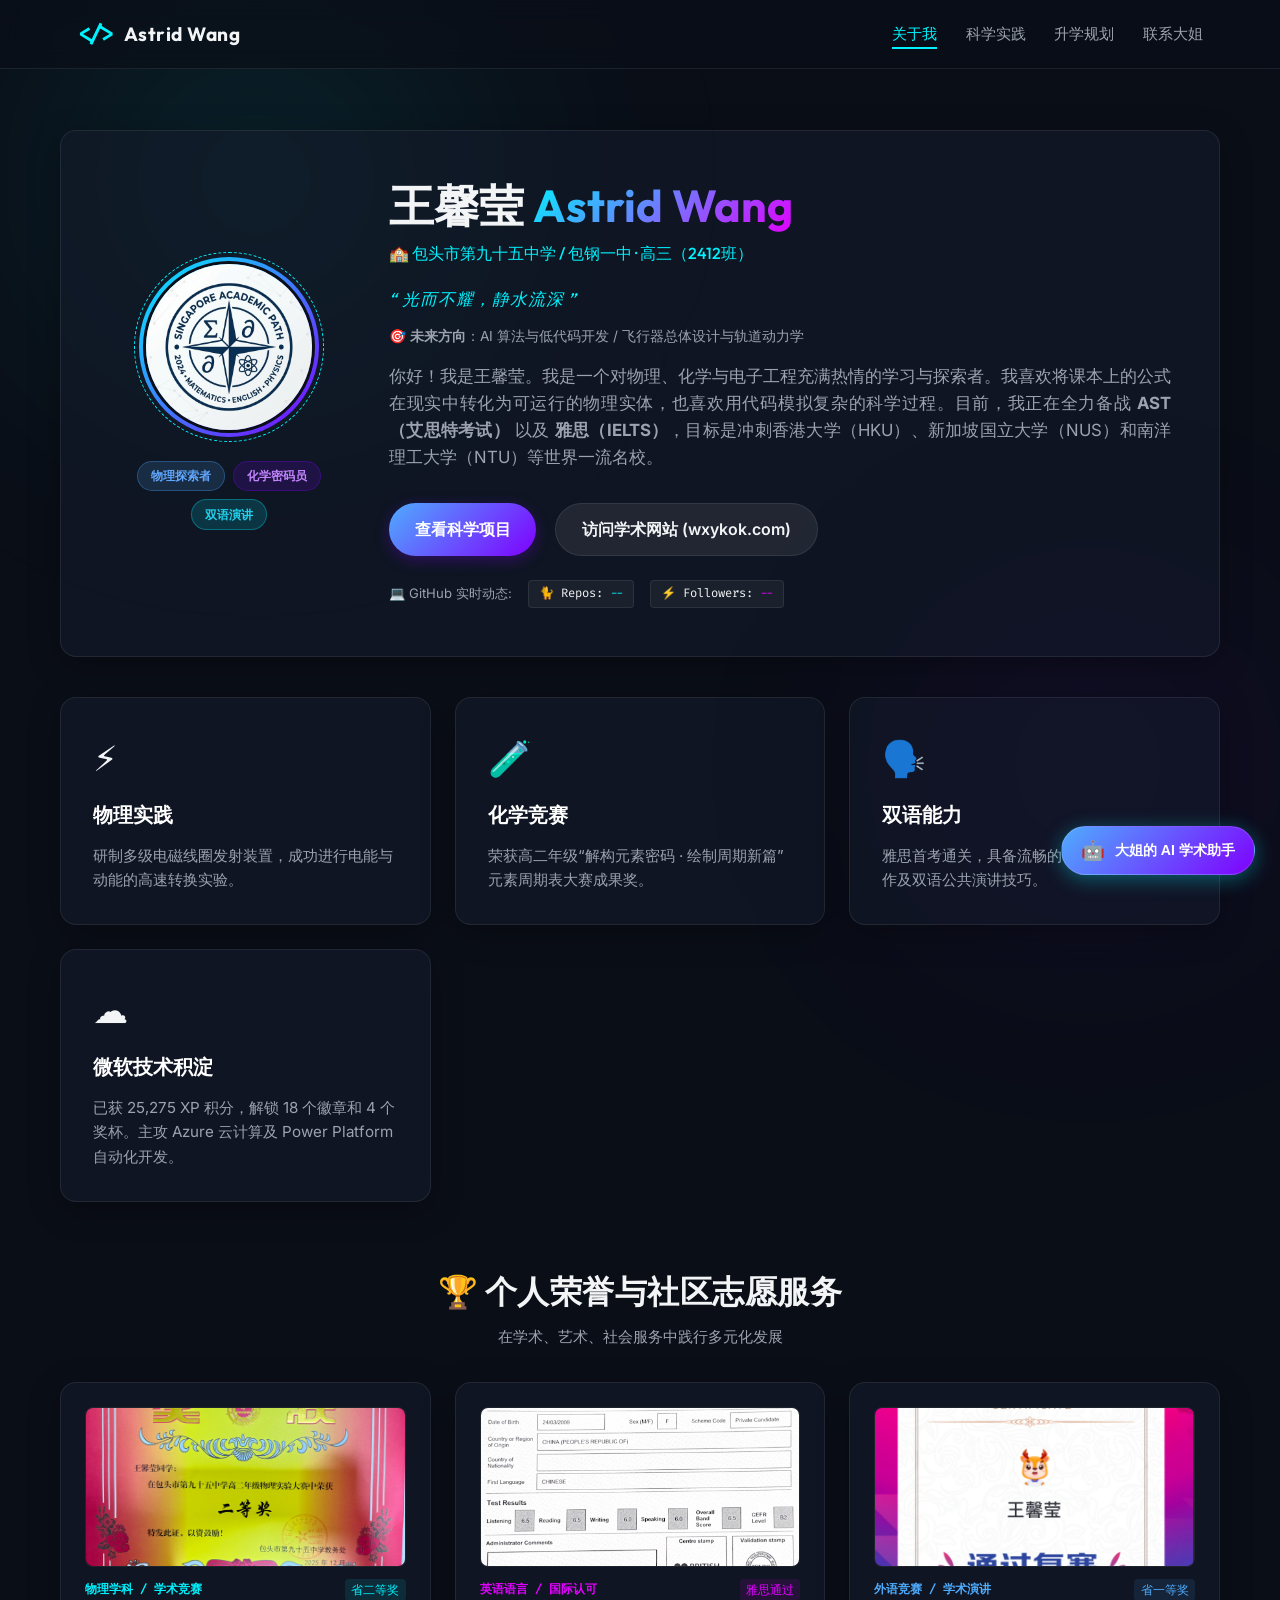
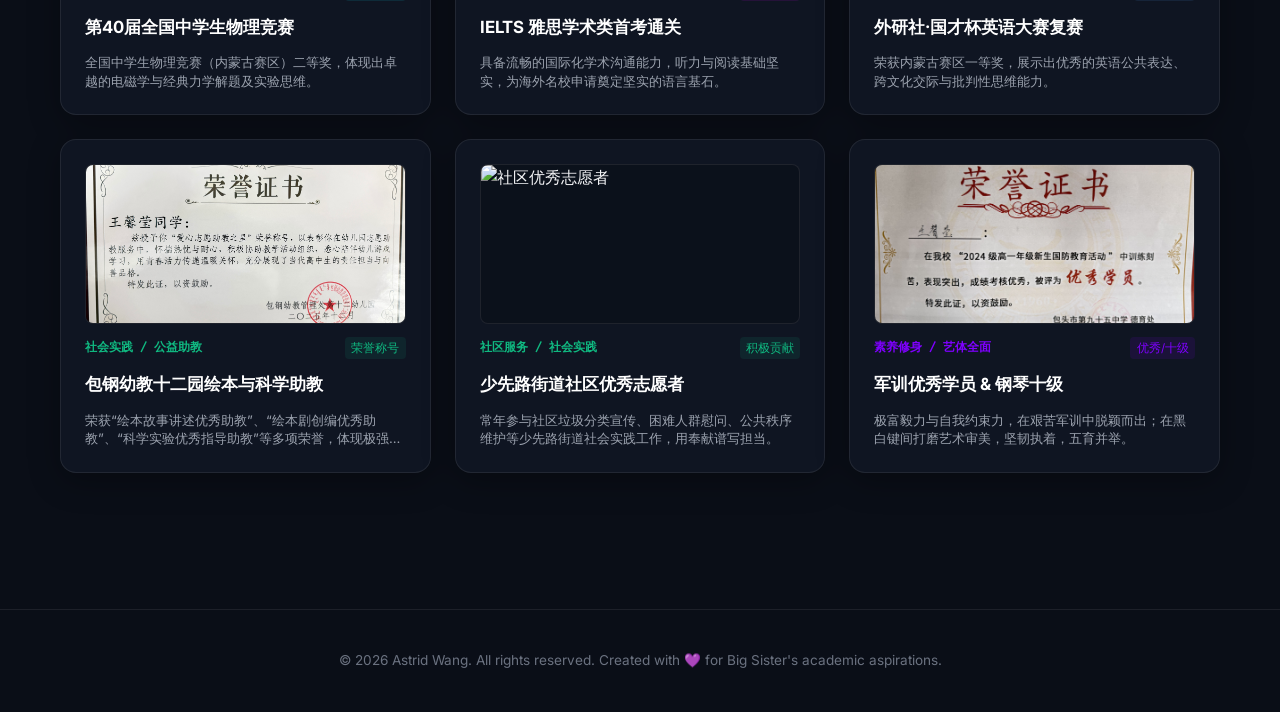
==== commit bf99058b: "feat: Add 3D printing creator simulator and Honors/Volunteer gallery" ====
--- a/index.html
+++ b/index.html
@@ -50,6 +50,8 @@
                 <div class="hero-right">
                     <h1 class="main-title">王馨莹 <span class="accent-text">Astrid Wang</span></h1>
                     <p class="school-info">🏫 包头市第九十五中学 / 包钢一中 · 高三（2412班）</p>
+                    <p class="motto-text" style="font-family: var(--font-display); font-style: italic; color: var(--accent-cyan); font-weight: 500; font-size: 1.05rem; margin-bottom: 0.8rem; letter-spacing: 1px;">“ 光而不耀，静水流深 ”</p>
+                    <p class="career-text" style="font-size: 0.86rem; color: var(--text-secondary); margin-bottom: 1rem;">🎯 <strong>未来方向</strong>：AI 算法与低代码开发 / 飞行器总体设计与轨道动力学</p>
                     <p class="bio-intro">
                         你好！我是王馨莹。我是一个对物理、化学与电子工程充满热情的学习与探索者。我喜欢将课本上的公式在现实中转化为可运行的物理实体，也喜欢用代码模拟复杂的科学过程。目前，我正在全力备战 <strong>AST（艾思特考试）</strong> 以及 <strong>雅思（IELTS）</strong>，目标是冲刺香港大学（HKU）、新加坡国立大学（NUS）和南洋理工大学（NTU）等世界一流名校。
                     </p>
@@ -92,7 +94,106 @@
                     <p>已获 25,275 XP 积分，解锁 18 个徽章和 4 个奖杯。主攻 Azure 云计算及 Power Platform 自动化开发。</p>
                 </div>
             </div>
+
+            <!-- Honors & Volunteer Services Wall -->
+            <div class="honors-title-block" style="margin-top: 4rem; margin-bottom: 2rem; text-align: center;">
+                <h2 style="font-family: var(--font-display); font-size: 2rem; margin-bottom: 0.5rem; letter-spacing: 0.5px; display: inline-flex; align-items: center; gap: 0.5rem; justify-content: center;">🏆 个人荣誉与社区志愿服务</h2>
+                <p style="color: var(--text-secondary); font-size: 0.95rem;">在学术、艺术、社会服务中践行多元化发展</p>
+            </div>
+            
+            <div class="honors-grid" style="display: grid; grid-template-columns: repeat(auto-fit, minmax(280px, 1fr)); gap: 1.5rem; margin-bottom: 2rem;">
+                <!-- Certificate 1: Physics -->
+                <div class="honor-card glass-card" style="padding: 1.5rem; display: flex; flex-direction: column; gap: 0.8rem; position: relative; overflow: hidden; cursor: pointer;" onclick="openHonorModal('cert_physics.jpg', '第40届全国中学生物理竞赛奖状', '在第40届全国中学生物理竞赛中，展现了扎实的物理学功底与数理推导能力，荣获内蒙古赛区荣誉。')">
+                    <div class="honor-img-wrapper" style="height: 160px; border-radius: 8px; overflow: hidden; background: rgba(0,0,0,0.2); border: 1px solid var(--border-light);">
+                        <img src="assets/cert_physics.jpg" alt="物理竞赛奖状" style="width: 100%; height: 100%; object-fit: cover; transition: var(--transition-smooth);">
+                    </div>
+                    <div style="display: flex; justify-content: space-between; align-items: center;">
+                        <span style="font-family: var(--font-mono); font-size: 0.76rem; color: var(--accent-cyan); font-weight: 600;">物理学科 / 学术竞赛</span>
+                        <span style="font-size: 0.72rem; background: rgba(0, 242, 254, 0.1); color: var(--accent-cyan); padding: 0.1rem 0.4rem; border-radius: 4px;">省二等奖</span>
+                    </div>
+                    <h4 style="color: #fff; font-size: 1.05rem;">第40届全国中学生物理竞赛</h4>
+                    <p style="color: var(--text-secondary); font-size: 0.82rem; line-height: 1.4; display: -webkit-box; -webkit-line-clamp: 2; -webkit-box-orient: vertical; overflow: hidden;">全国中学生物理竞赛（内蒙古赛区）二等奖，体现出卓越的电磁学与经典力学解题及实验思维。</p>
+                </div>
+
+                <!-- Certificate 2: IELTS -->
+                <div class="honor-card glass-card" style="padding: 1.5rem; display: flex; flex-direction: column; gap: 0.8rem; position: relative; overflow: hidden; cursor: pointer;" onclick="openHonorModal('cert_ielts.png', '雅思学术类首考成绩单', '于北京国试大厦完成雅思首考，听力与阅读表现优异，取得满足港大/新加坡公立大学申请的高分段。')">
+                    <div class="honor-img-wrapper" style="height: 160px; border-radius: 8px; overflow: hidden; background: rgba(0,0,0,0.2); border: 1px solid var(--border-light);">
+                        <img src="assets/cert_ielts.png" alt="雅思成绩单" style="width: 100%; height: 100%; object-fit: cover; transition: var(--transition-smooth);">
+                    </div>
+                    <div style="display: flex; justify-content: space-between; align-items: center;">
+                        <span style="font-family: var(--font-mono); font-size: 0.76rem; color: var(--accent-pink); font-weight: 600;">英语语言 / 国际认可</span>
+                        <span style="font-size: 0.72rem; background: rgba(225, 0, 255, 0.1); color: var(--accent-pink); padding: 0.1rem 0.4rem; border-radius: 4px;">雅思通过</span>
+                    </div>
+                    <h4 style="color: #fff; font-size: 1.05rem;">IELTS 雅思学术类首考通关</h4>
+                    <p style="color: var(--text-secondary); font-size: 0.82rem; line-height: 1.4; display: -webkit-box; -webkit-line-clamp: 2; -webkit-box-orient: vertical; overflow: hidden;">具备流畅的国际化学术沟通能力，听力与阅读基础坚实，为海外名校申请奠定坚实的语言基石。</p>
+                </div>
+
+                <!-- Certificate 3: English competition Semifinal -->
+                <div class="honor-card glass-card" style="padding: 1.5rem; display: flex; flex-direction: column; gap: 0.8rem; position: relative; overflow: hidden; cursor: pointer;" onclick="openHonorModal('cert_english_semifinal.png', '外研社国才杯全国中学生英语素养大赛复赛', '在外研社·国才杯全国中学生英语素养大赛（内蒙古赛区）复赛中表现出色，荣获省级一等奖。')">
+                    <div class="honor-img-wrapper" style="height: 160px; border-radius: 8px; overflow: hidden; background: rgba(0,0,0,0.2); border: 1px solid var(--border-light);">
+                        <img src="assets/cert_english_semifinal.png" alt="英语素养大赛复赛" style="width: 100%; height: 100%; object-fit: cover; transition: var(--transition-smooth);">
+                    </div>
+                    <div style="display: flex; justify-content: space-between; align-items: center;">
+                        <span style="font-family: var(--font-mono); font-size: 0.76rem; color: var(--accent-blue); font-weight: 600;">外语竞赛 / 学术演讲</span>
+                        <span style="font-size: 0.72rem; background: rgba(79, 172, 254, 0.1); color: var(--accent-blue); padding: 0.1rem 0.4rem; border-radius: 4px;">省一等奖</span>
+                    </div>
+                    <h4 style="color: #fff; font-size: 1.05rem;">外研社·国才杯英语大赛复赛</h4>
+                    <p style="color: var(--text-secondary); font-size: 0.82rem; line-height: 1.4; display: -webkit-box; -webkit-line-clamp: 2; -webkit-box-orient: vertical; overflow: hidden;">荣获内蒙古赛区一等奖，展示出优秀的英语公共表达、跨文化交际与批判性思维能力。</p>
+                </div>
+
+                <!-- Certificate 4: Volunteer service kindergarten -->
+                <div class="honor-card glass-card" style="padding: 1.5rem; display: flex; flex-direction: column; gap: 0.8rem; position: relative; overflow: hidden; cursor: pointer;" onclick="openHonorModal('cert_volunteer_star.jpg', '爱心志愿助教之星 & 绘本优秀助教', '于包钢幼教管理处第十二幼儿园进行长期爱心支教志愿服务，先后担任绘本故事讲述助教、绘本剧创编助教、科学实验辅导助教。')">
+                    <div class="honor-img-wrapper" style="height: 160px; border-radius: 8px; overflow: hidden; background: rgba(0,0,0,0.2); border: 1px solid var(--border-light);">
+                        <img src="assets/cert_volunteer_star.jpg" alt="工作杰出助教" style="width: 100%; height: 100%; object-fit: cover; transition: var(--transition-smooth);">
+                    </div>
+                    <div style="display: flex; justify-content: space-between; align-items: center;">
+                        <span style="font-family: var(--font-mono); font-size: 0.76rem; color: #10b981; font-weight: 600;">社会实践 / 公益助教</span>
+                        <span style="font-size: 0.72rem; background: rgba(16, 185, 129, 0.1); color: #10b981; padding: 0.1rem 0.4rem; border-radius: 4px;">荣誉称号</span>
+                    </div>
+                    <h4 style="color: #fff; font-size: 1.05rem;">包钢幼教十二园绘本与科学助教</h4>
+                    <p style="color: var(--text-secondary); font-size: 0.82rem; line-height: 1.4; display: -webkit-box; -webkit-line-clamp: 2; -webkit-box-orient: vertical; overflow: hidden;">荣获“绘本故事讲述优秀助教”、“绘本剧创编优秀助教”、“科学实验优秀指导助教”等多项荣誉，体现极强的社会责任感与跨年龄沟通能力。</p>
+                </div>
+                
+                <!-- Certificate 5: Community volunteer -->
+                <div class="honor-card glass-card" style="padding: 1.5rem; display: flex; flex-direction: column; gap: 0.8rem; position: relative; overflow: hidden; cursor: pointer;" onclick="openHonorModal('cert_volunteer_community.jpg', '社区志愿者服务证书', '感谢积极参与昆都仑区少先路街道友谊小区第二社区2024年度第三、四季度志愿者服务活动，为基层民生服务奉献青年志愿者力量。')">
+                    <div class="honor-img-wrapper" style="height: 160px; border-radius: 8px; overflow: hidden; background: rgba(0,0,0,0.2); border: 1px solid var(--border-light);">
+                        <img src="assets/cert_volunteer_community.jpg" alt="社区优秀志愿者" style="width: 100%; height: 100%; object-fit: cover; transition: var(--transition-smooth);">
+                    </div>
+                    <div style="display: flex; justify-content: space-between; align-items: center;">
+                        <span style="font-family: var(--font-mono); font-size: 0.76rem; color: #10b981; font-weight: 600;">社区服务 / 社会实践</span>
+                        <span style="font-size: 0.72rem; background: rgba(16, 185, 129, 0.1); color: #10b981; padding: 0.1rem 0.4rem; border-radius: 4px;">积极贡献</span>
+                    </div>
+                    <h4 style="color: #fff; font-size: 1.05rem;">少先路街道社区优秀志愿者</h4>
+                    <p style="color: var(--text-secondary); font-size: 0.82rem; line-height: 1.4; display: -webkit-box; -webkit-line-clamp: 2; -webkit-box-orient: vertical; overflow: hidden;">常年参与社区垃圾分类宣传、困难人群慰问、公共秩序维护等少先路街道社会实践工作，用奉献谱写担当。</p>
+                </div>
+
+                <!-- Certificate 6: Military student & Arts -->
+                <div class="honor-card glass-card" style="padding: 1.5rem; display: flex; flex-direction: column; gap: 0.8rem; position: relative; overflow: hidden; cursor: pointer;" onclick="openHonorModal('cert_military_student.jpg', '军训优秀学员 & 艺术/体育特长', '在校军训中因表现突出被评为优秀学员；自幼研修钢琴，已获得艺术水平钢琴十级证书。')">
+                    <div class="honor-img-wrapper" style="height: 160px; border-radius: 8px; overflow: hidden; background: rgba(0,0,0,0.2); border: 1px solid var(--border-light);">
+                        <img src="assets/cert_military_student.jpg" alt="优秀军训学员与艺术证书" style="width: 100%; height: 100%; object-fit: cover; transition: var(--transition-smooth);">
+                    </div>
+                    <div style="display: flex; justify-content: space-between; align-items: center;">
+                        <span style="font-family: var(--font-mono); font-size: 0.76rem; color: var(--accent-purple); font-weight: 600;">素养修身 / 艺体全面</span>
+                        <span style="font-size: 0.72rem; background: rgba(127, 0, 255, 0.1); color: var(--accent-purple); padding: 0.1rem 0.4rem; border-radius: 4px;">优秀/十级</span>
+                    </div>
+                    <h4 style="color: #fff; font-size: 1.05rem;">军训优秀学员 & 钢琴十级</h4>
+                    <p style="color: var(--text-secondary); font-size: 0.82rem; line-height: 1.4; display: -webkit-box; -webkit-line-clamp: 2; -webkit-box-orient: vertical; overflow: hidden;">极富毅力与自我约束力，在艰苦军训中脱颖而出；在黑白键间打磨艺术审美，坚韧执着，五育并举。</p>
+                </div>
+            </div>
+
+            <!-- Lightbox Modal for Certificate Preview -->
+            <div id="honor-modal" style="display: none; position: fixed; top: 0; left: 0; width: 100vw; height: 100vh; background: rgba(10, 14, 23, 0.95); z-index: 99999; justify-content: center; align-items: center; padding: 20px; backdrop-filter: blur(10px);">
+                <div class="glass-card" style="position: relative; max-width: 700px; width: 100%; padding: 2rem; display: flex; flex-direction: column; gap: 1rem; border-color: rgba(255,255,255,0.15);">
+                    <button onclick="closeHonorModal()" style="position: absolute; top: 15px; right: 15px; background: transparent; border: none; color: #fff; font-size: 2rem; cursor: pointer; line-height: 1;">&times;</button>
+                    <div style="max-height: 70vh; overflow: hidden; border-radius: 8px; border: 1px solid var(--border-light); display: flex; justify-content: center; background: #000;">
+                        <img id="honor-modal-img" src="" alt="Honor Certificate" style="max-width: 100%; max-height: 60vh; object-fit: contain;">
+                    </div>
+                    <h3 id="honor-modal-title" style="color: #fff; font-size: 1.3rem;">证书名称</h3>
+                    <p id="honor-modal-desc" style="color: var(--text-secondary); font-size: 0.9rem; line-height: 1.5;"></p>
+                </div>
+            </div>
         </section>
+
 
         <!-- Projects Section -->
         <section id="projects" class="section">
@@ -102,6 +203,7 @@
             <!-- Project Navigation Tabs -->
             <div class="project-tabs" style="flex-wrap: wrap;">
                 <button class="tab-btn active" onclick="switchProjectTab('coilgun')">⚡ 多级电磁发射装置</button>
+                <button class="tab-btn" onclick="switchProjectTab('3dprint')">🖨️ 3D打印创客工坊</button>
                 <button class="tab-btn" onclick="switchProjectTab('chemistry')">🧪 元素周期表解码器</button>
                 <button class="tab-btn" onclick="switchProjectTab('speech')">🎤 梦想之龙英文演讲</button>
                 <button class="tab-btn" onclick="switchProjectTab('mslearn')">☁️ Microsoft Learn 学习轨迹</button>
@@ -177,6 +279,95 @@
                                 <div class="telemetry-card">
                                     <span class="tel-label">预计出膛速度</span>
                                     <span class="tel-val" id="telemetry-velocity">14.1 m/s</span>
+                                </div>
+                            </div>
+                        </div>
+                    </div>
+                </div>
+
+                <!-- Panel: 3D Printing -->
+                <div id="panel-3dprint" class="project-panel">
+                    <div class="panel-layout">
+                        <div class="panel-desc glass-card">
+                            <h3>3D打印技术与手办文创制作的融合应用</h3>
+                            <p>结合高中通用技术与个性化文创设计。探究涵盖了从 3D 建模、切片参数调整到后期打磨上色组装的完整流程。项目对比了不同耗材（PLA、树脂、PETG）的力学表现与工艺成本，实现“指尖造物”的数字化智造理念。</p>
+                            
+                            <div class="simulator-inputs" style="grid-template-columns: 1fr;">
+                                <div class="input-group">
+                                    <label for="print-model">选择造物原型 (实时展示大姐的实体作品)</label>
+                                    <select id="print-model" onchange="update3DPrintModel()">
+                                        <option value="reactor" selected>☢️ 反应堆夜灯 (Arc Reactor Light)</option>
+                                        <option value="bookmark">🐱 小黄人书签 (Minion Bookmark)</option>
+                                        <option value="batmobile">🦇 蝙蝠侠战车鼠标 (Batmobile Mouse)</option>
+                                        <option value="ironman">🛡️ 钢铁侠饰品收纳神器 (Iron Man Organizer)</option>
+                                        <option value="shower">🚿 环形防溅沐浴喷头 (Shower Nozzle)</option>
+                                    </select>
+                                </div>
+                                <div class="simulator-inputs" style="grid-template-columns: repeat(2, 1fr); margin-top: 0.5rem; gap: 1rem;">
+                                    <div class="input-group">
+                                        <label for="print-material">打印耗材</label>
+                                        <select id="print-material" onchange="update3DPrintParams()">
+                                            <option value="PLA">PLA 环保塑料 (通用)</option>
+                                            <option value="Resin">树脂 Resin (高光固化高精度)</option>
+                                            <option value="PETG">PETG 韧性耗材 (高强度)</option>
+                                        </select>
+                                    </div>
+                                    <div class="input-group">
+                                        <label for="post-process">后处理工艺</label>
+                                        <select id="post-process" onchange="update3DPrintParams()">
+                                            <option value="raw">原色未处理 (Raw)</option>
+                                            <option value="sanded">手工打磨抛光 (Sanded)</option>
+                                            <option value="painted">喷水补土+手工上色 (Painted)</option>
+                                        </select>
+                                    </div>
+                                </div>
+                                <div class="input-group" style="margin-top: 0.5rem;">
+                                    <div style="display:flex;justify-content:space-between">
+                                        <label for="infill-density">填充率 Infill Density:</label>
+                                        <span id="val-infill-density" style="color:var(--accent-cyan);font-family:var(--font-mono)">20%</span>
+                                    </div>
+                                    <input type="range" id="infill-density" min="10" max="100" value="20" step="5" oninput="update3DPrintParams()">
+                                </div>
+                                <div class="input-group" style="margin-top: 0.5rem;">
+                                    <div style="display:flex;justify-content:space-between">
+                                        <label for="layer-height">层高 Layer Height:</label>
+                                        <span id="val-layer-height" style="color:var(--accent-cyan);font-family:var(--font-mono)">0.20 mm</span>
+                                    </div>
+                                    <input type="range" id="layer-height" min="5" max="30" value="20" step="5" oninput="update3DPrintParams()">
+                                </div>
+                            </div>
+                            <button class="btn btn-primary btn-full" style="margin-top: 0.8rem;" onclick="start3DPrintSimulation()">🖨️ 开启数字切片与打印仿真</button>
+                        </div>
+                        
+                        <div class="panel-visualization glass-card">
+                            <div class="vis-header">
+                                <span>🛠️ 切片估算与实体成果展</span>
+                                <span class="vis-status" id="print-status">准备就绪</span>
+                            </div>
+                            
+                            <!-- Dynamic real photo display of selected model -->
+                            <div class="print-preview-container" style="position: relative; height: 180px; background: #060911; border-radius: 12px; border: 1px solid rgba(255,255,255,0.05); overflow: hidden; display: flex; align-items: center; justify-content: center;">
+                                <img id="print-model-img" src="assets/project_3dprint_reactor.jpg" alt="Model Result" style="width: 100%; height: 100%; object-fit: contain; transition: var(--transition-smooth); display: block;">
+                                <div id="print-layer-overlay" style="position: absolute; bottom: 0; left: 0; width: 100%; height: 0%; background: linear-gradient(to top, rgba(0, 242, 254, 0.45), transparent); transition: none; pointer-events: none; border-top: 2px solid var(--accent-cyan); box-shadow: 0 0 15px var(--accent-cyan);"></div>
+                                <div id="print-percentage-overlay" style="position: absolute; top: 10px; right: 10px; background: rgba(0,0,0,0.7); padding: 0.2rem 0.5rem; border-radius: 4px; font-family: var(--font-mono); font-size: 0.8rem; color: var(--accent-cyan); display: none;">0%</div>
+                            </div>
+
+                            <div class="telemetry-grid">
+                                <div class="telemetry-card">
+                                    <span class="tel-label">估算耗时</span>
+                                    <span class="tel-val" id="telemetry-print-time">--</span>
+                                </div>
+                                <div class="telemetry-card">
+                                    <span class="tel-label">材料消耗</span>
+                                    <span class="tel-val" id="telemetry-print-weight">--</span>
+                                </div>
+                                <div class="telemetry-card">
+                                    <span class="tel-label">综合表面精度</span>
+                                    <span class="tel-val" id="telemetry-print-resolution">--</span>
+                                </div>
+                                <div class="telemetry-card">
+                                    <span class="tel-label">制造成本评估</span>
+                                    <span class="tel-val" id="telemetry-print-cost">--</span>
                                 </div>
                             </div>
                         </div>
--- a/style.css
+++ b/style.css
@@ -1220,3 +1220,30 @@
     border-color: var(--accent-cyan);
 }
 
+/* -------------------------------------------------------------
+   Honors Grid & 3D Print Enhancements
+   ------------------------------------------------------------- */
+.honor-card {
+    transition: var(--transition-smooth);
+}
+
+.honor-card:hover {
+    border-color: rgba(255, 255, 255, 0.2) !important;
+    box-shadow: 0 12px 40px 0 rgba(0, 242, 254, 0.15) !important;
+    transform: translateY(-4px);
+}
+
+.honor-card:hover .honor-img-wrapper img {
+    transform: scale(1.06);
+}
+
+.honor-img-wrapper img {
+    transition: var(--transition-smooth);
+}
+
+/* 3D Print simulator animation support */
+.printing-active img {
+    filter: brightness(0.6) contrast(1.1);
+}
+
+
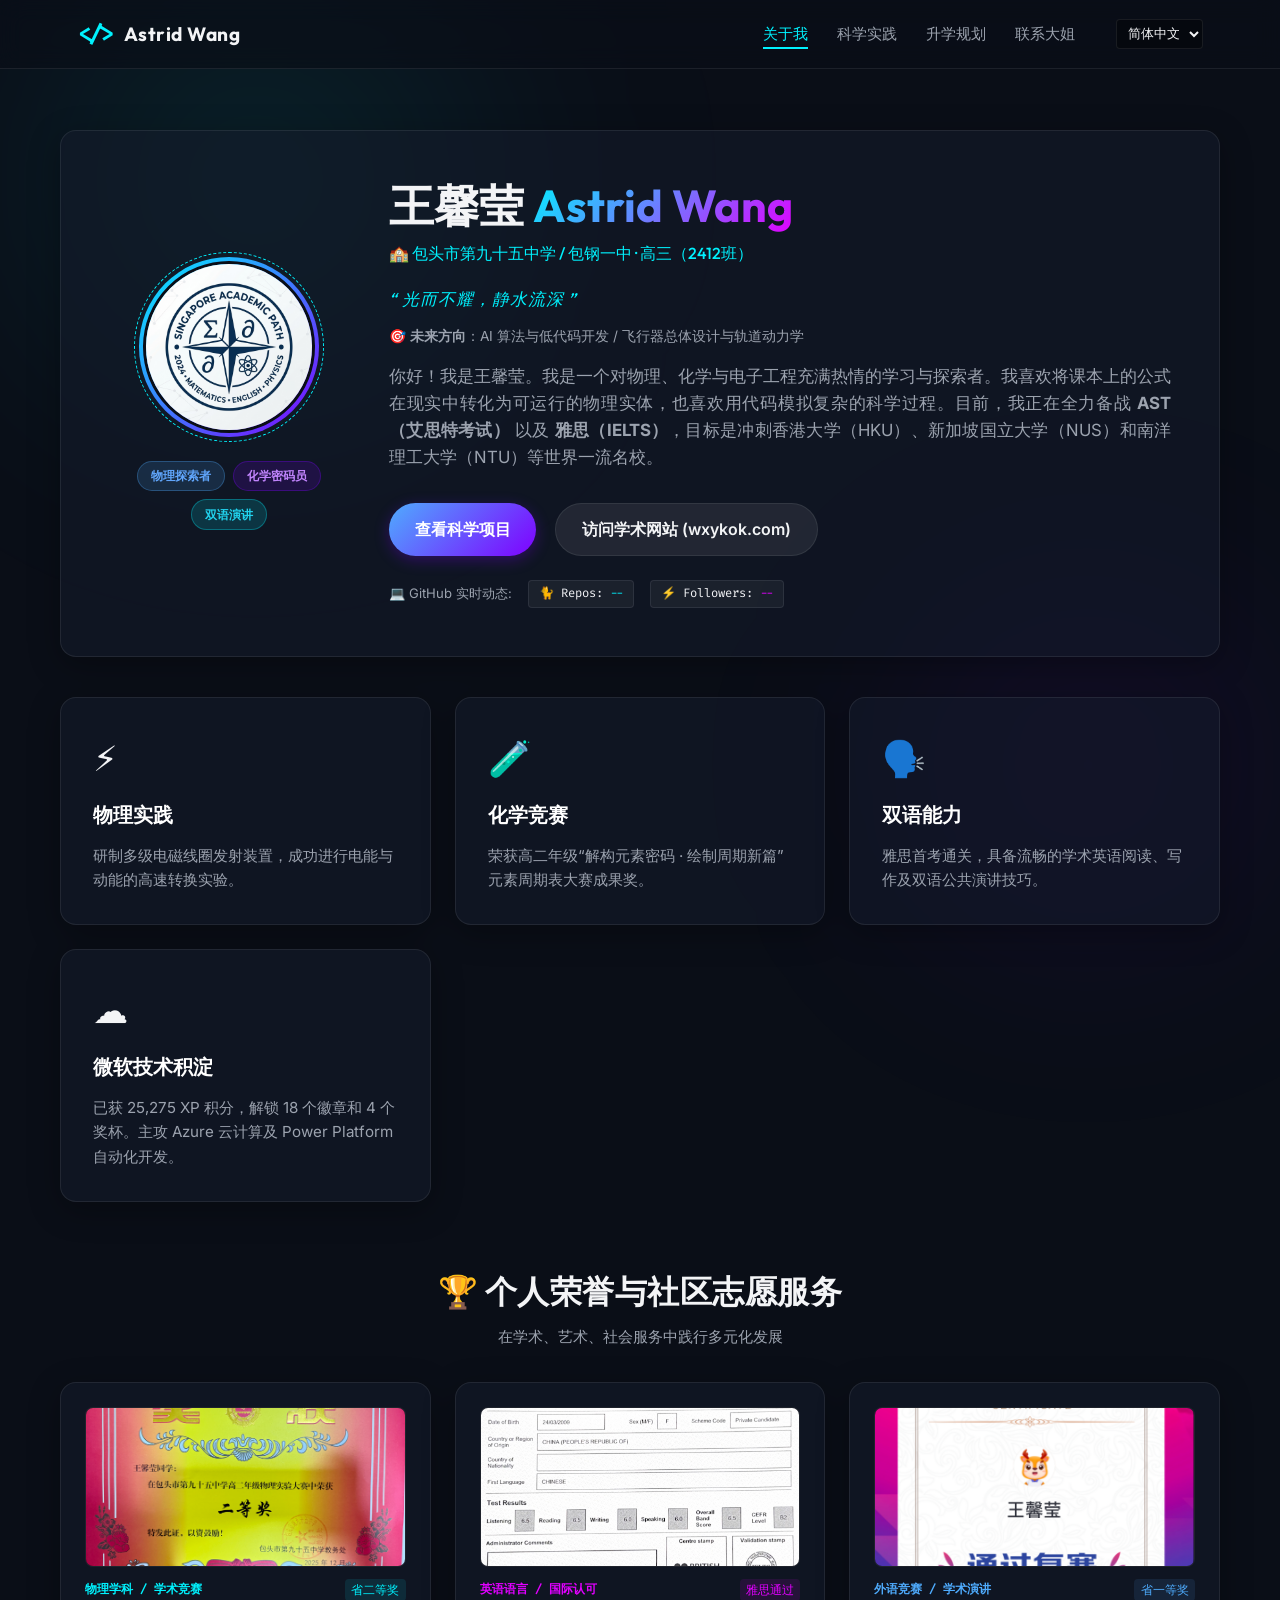
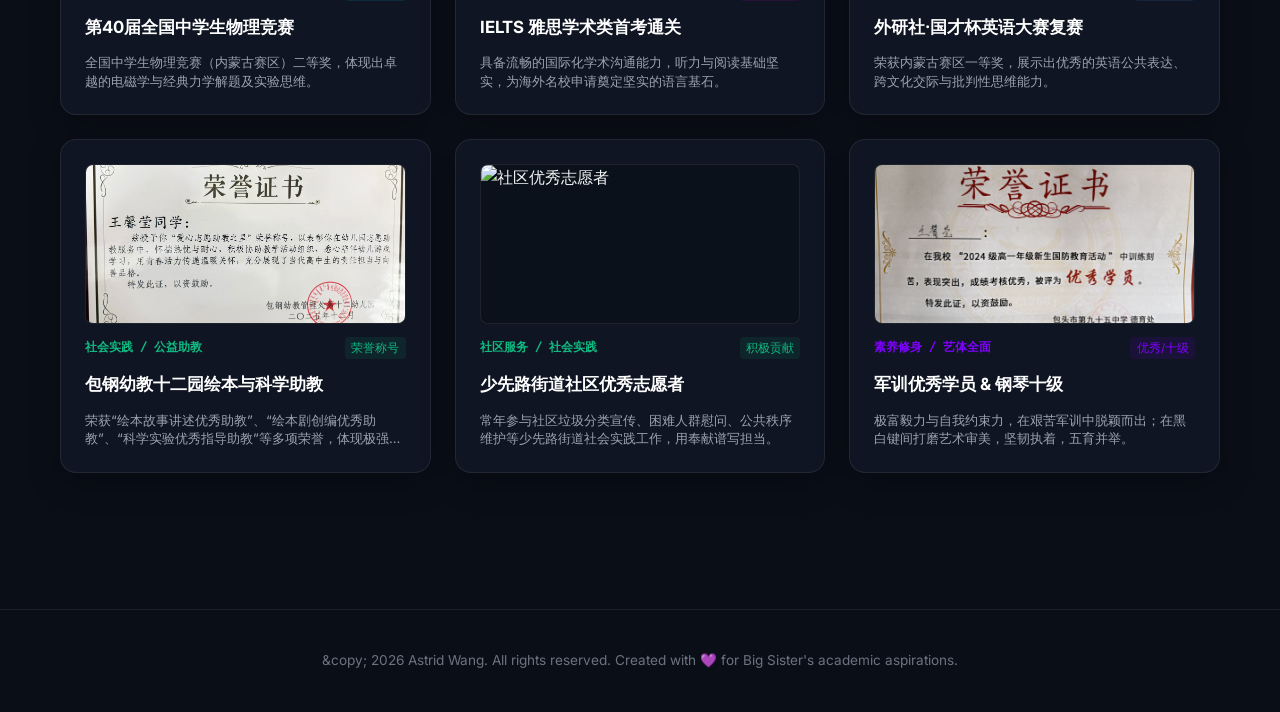
==== commit 14aee81d: "feat: Implement i18n language switcher, upgrade contact cards and remove AI chatbot widget" ====
--- a/index.html
+++ b/index.html
@@ -27,6 +27,11 @@
             <a href="#projects" class="nav-link" id="nav-projects">科学实践</a>
             <a href="#timeline" class="nav-link" id="nav-timeline">升学规划</a>
             <a href="#contact" class="nav-link" id="nav-contact">联系大姐</a>
+            <select id="lang-select" onchange="switchLanguage(this.value)" style="margin-left: 0.8rem; background: rgba(0,0,0,0.35); border: 1px solid var(--border-light); color: var(--text-primary); font-family: var(--font-sans); font-size: 0.8rem; padding: 0.2rem 0.4rem; border-radius: 4px; outline: none; cursor: pointer; transition: var(--transition-smooth);">
+                <option value="zh">简体中文</option>
+                <option value="zh-tw">繁體中文</option>
+                <option value="en">English</option>
+            </select>
         </nav>
     </header>
 
@@ -202,13 +207,13 @@
 
             <!-- Project Navigation Tabs -->
             <div class="project-tabs" style="flex-wrap: wrap;">
-                <button class="tab-btn active" onclick="switchProjectTab('coilgun')">⚡ 多级电磁发射装置</button>
-                <button class="tab-btn" onclick="switchProjectTab('3dprint')">🖨️ 3D打印创客工坊</button>
-                <button class="tab-btn" onclick="switchProjectTab('chemistry')">🧪 元素周期表解码器</button>
-                <button class="tab-btn" onclick="switchProjectTab('speech')">🎤 梦想之龙英文演讲</button>
-                <button class="tab-btn" onclick="switchProjectTab('mslearn')">☁️ Microsoft Learn 学习轨迹</button>
-                <button class="tab-btn" onclick="switchProjectTab('arxiv')">📚 学术文献前沿雷达</button>
-                <button class="tab-btn" onclick="switchProjectTab('ast')">🎯 AST 录取计算器</button>
+                <button class="tab-btn active" id="tab-coilgun" onclick="switchProjectTab('coilgun')">⚡ 多级电磁发射装置</button>
+                <button class="tab-btn" id="tab-3dprint" onclick="switchProjectTab('3dprint')">🖨️ 3D打印创客工坊</button>
+                <button class="tab-btn" id="tab-chemistry" onclick="switchProjectTab('chemistry')">🧪 元素周期表解码器</button>
+                <button class="tab-btn" id="tab-speech" onclick="switchProjectTab('speech')">🎤 梦想之龙英文演讲</button>
+                <button class="tab-btn" id="tab-mslearn" onclick="switchProjectTab('mslearn')">☁️ Microsoft Learn 学习轨迹</button>
+                <button class="tab-btn" id="tab-arxiv" onclick="switchProjectTab('arxiv')">📚 学术文献前沿雷达</button>
+                <button class="tab-btn" id="tab-ast" onclick="switchProjectTab('ast')">🎯 AST 录取计算器</button>
             </div>
 
             <!-- Project Contents -->
@@ -732,43 +737,41 @@
 
         <!-- Contact Section -->
         <section id="contact" class="section">
-            <h2 class="section-title">✉️ 联系方式 & 留言通道</h2>
-            <div class="contact-card glass-card">
-                <div class="contact-info-panel">
-                    <h3>寻找共同科学探索的伙伴</h3>
-                    <p>无论是学术讨论、项目交流还是升学经验分享，都欢迎联系大姐！</p>
-                    
-                    <div class="contact-details">
-                        <div class="detail-item">
-                            <span class="icon">📧</span>
-                            <span class="text">astrid@wxykok.com</span>
-                        </div>
-                        <div class="detail-item">
-                            <span class="icon">🌐</span>
-                            <span class="text"><a href="https://wxykok.com" target="_blank" style="color:var(--accent-cyan)">https://wxykok.com</a></span>
-                        </div>
-                        <div class="detail-item">
-                            <span class="icon">📍</span>
-                            <span class="text">内蒙古 · 包头 · 包钢一中</span>
-                        </div>
-                    </div>
-                </div>
+            <h2 class="section-title" id="contact-sec-title">✉️ 联系方式</h2>
+            <div class="contact-grid" style="display: grid; grid-template-columns: repeat(auto-fit, minmax(240px, 1fr)); gap: 1.5rem; margin-top: 2rem;">
                 
-                <form class="contact-form" onsubmit="event.preventDefault(); alert('留言已成功发送至 astrid@wxykok.com！大姐收到后会尽快给您回复！'); this.reset();">
-                    <div class="form-group">
-                        <label for="c-name">您的姓名/身份</label>
-                        <input type="text" id="c-name" placeholder="请输入您的尊姓大名，例如：李老师、招生官" required>
-                    </div>
-                    <div class="form-group">
-                        <label for="c-email">您的邮箱地址</label>
-                        <input type="email" id="c-email" placeholder="name@example.com" required>
-                    </div>
-                    <div class="form-group">
-                        <label for="c-message">您的寄语/留言内容</label>
-                        <textarea id="c-message" rows="4" placeholder="写点好听的，或者留下学术探讨意见..." required></textarea>
-                    </div>
-                    <button type="submit" class="btn btn-primary btn-full">发送消息</button>
-                </form>
+                <!-- Email Card -->
+                <a href="mailto:astrid@wxykok.com?subject=Academic%20Inquiry" class="contact-card-link glass-card" style="padding: 2rem; display: flex; flex-direction: column; align-items: center; gap: 1rem; text-decoration: none; transition: var(--transition-smooth); text-align: center;">
+                    <div style="font-size: 2.5rem;">📧</div>
+                    <h4 style="color: #fff; font-size: 1.2rem;" id="c-card-email-h">官方学术邮箱</h4>
+                    <p style="color: var(--accent-cyan); font-family: var(--font-mono); font-size: 0.95rem;">astrid@wxykok.com</p>
+                    <p style="color: var(--text-secondary); font-size: 0.82rem;" id="c-card-email-d">一键拉起邮箱，与大姐开展学术探讨</p>
+                </a>
+                
+                <!-- Website Card -->
+                <a href="https://wxykok.com" target="_blank" class="contact-card-link glass-card" style="padding: 2rem; display: flex; flex-direction: column; align-items: center; gap: 1rem; text-decoration: none; transition: var(--transition-smooth); text-align: center;">
+                    <div style="font-size: 2.5rem;">🌐</div>
+                    <h4 style="color: #fff; font-size: 1.2rem;" id="c-card-site-h">官方学术站</h4>
+                    <p style="color: var(--accent-cyan); font-family: var(--font-mono); font-size: 0.95rem;">wxykok.com</p>
+                    <p style="color: var(--text-secondary); font-size: 0.82rem;" id="c-card-site-d">浏览大姐的个人学术与升学展示空间</p>
+                </a>
+                
+                <!-- GitHub Card -->
+                <a href="https://github.com/wxykok-code" target="_blank" class="contact-card-link glass-card" style="padding: 2rem; display: flex; flex-direction: column; align-items: center; gap: 1rem; text-decoration: none; transition: var(--transition-smooth); text-align: center;">
+                    <div style="font-size: 2.5rem;">💻</div>
+                    <h4 style="color: #fff; font-size: 1.2rem;" id="c-card-git-h">GitHub 开源库</h4>
+                    <p style="color: var(--accent-cyan); font-family: var(--font-mono); font-size: 0.95rem;">wxykok-code</p>
+                    <p style="color: var(--text-secondary); font-size: 0.82rem;" id="c-card-git-d">查看大姐的物理模拟与数字化代码库</p>
+                </a>
+
+                <!-- Location Card -->
+                <div class="contact-card-link glass-card" style="padding: 2rem; display: flex; flex-direction: column; align-items: center; gap: 1rem; text-align: center;">
+                    <div style="font-size: 2.5rem;">📍</div>
+                    <h4 style="color: #fff; font-size: 1.2rem;" id="c-card-loc-h">地理位置</h4>
+                    <p style="color: var(--accent-pink); font-family: var(--font-display); font-size: 0.95rem;" id="c-card-loc-v">内蒙古 · 包头 / 包钢一中</p>
+                    <p style="color: var(--text-secondary); font-size: 0.82rem;" id="c-card-loc-d">大姐目前就读的学校与日常研学基地</p>
+                </div>
+
             </div>
         </section>
 
@@ -776,37 +779,8 @@
 
     <!-- Footer -->
     <footer class="footer">
-        <p>&copy; 2026 Astrid Wang. All rights reserved. Created with 💜 for Big Sister's academic aspirations.</p>
+        <p id="footer-text">&copy; 2026 Astrid Wang. All rights reserved. Created with 💜 for Big Sister's academic aspirations.</p>
     </footer>
-
-    <!-- Floating AI Chatbot -->
-    <div class="ai-chat-widget" id="ai-widget">
-        <button class="ai-chat-btn" onclick="toggleChatWindow()">
-            <span class="chat-icon">🤖</span>
-            <span class="chat-label">大姐的 AI 学术助手</span>
-        </button>
-        <div class="ai-chat-window glass-card" id="chat-window">
-            <div class="chat-header">
-                <span>🤖 Astrid Wang AI Study Companion</span>
-                <button class="close-chat-btn" onclick="toggleChatWindow()">×</button>
-            </div>
-            <div class="chat-body" id="chat-body">
-                <div class="chat-msg bot">
-                    <p>你好！我是大姐的 AI 学术伴读助手。我可以向您介绍大姐的物理电磁炮项目、化学元素周期表大赛、雅思/AST 冲刺进度等。请问您想了解什么？</p>
-                </div>
-            </div>
-            <div class="chat-suggested-questions">
-                <button onclick="askPresetQuestion('1')">⚡ 电磁发射器是怎么做的？</button>
-                <button onclick="askPresetQuestion('2')">🧪 大姐的化学周期表竞赛细节？</button>
-                <button onclick="askPresetQuestion('3')">📈 她的港大/南洋理工升学时间线？</button>
-                <button onclick="askPresetQuestion('4')">☁️ 她的微软学习记录如何？</button>
-            </div>
-            <div class="chat-footer">
-                <input type="text" id="chat-input" placeholder="输入学术探讨问题..." onkeydown="if(event.key === 'Enter') sendUserChatMessage()">
-                <button class="btn btn-primary" style="padding:0.4rem 0.8rem;border-radius:4px" onclick="sendUserChatMessage()">发送</button>
-            </div>
-        </div>
-    </div>
 
     <!-- JS Link -->
     <script src="app.js"></script>
--- a/style.css
+++ b/style.css
@@ -1246,4 +1246,15 @@
     filter: brightness(0.6) contrast(1.1);
 }
 
-
+.contact-card-link {
+    transition: var(--transition-smooth);
+}
+
+.contact-card-link:hover {
+    border-color: rgba(255, 255, 255, 0.2) !important;
+    box-shadow: 0 12px 40px 0 rgba(0, 242, 254, 0.15) !important;
+    transform: translateY(-4px);
+}
+
+
+
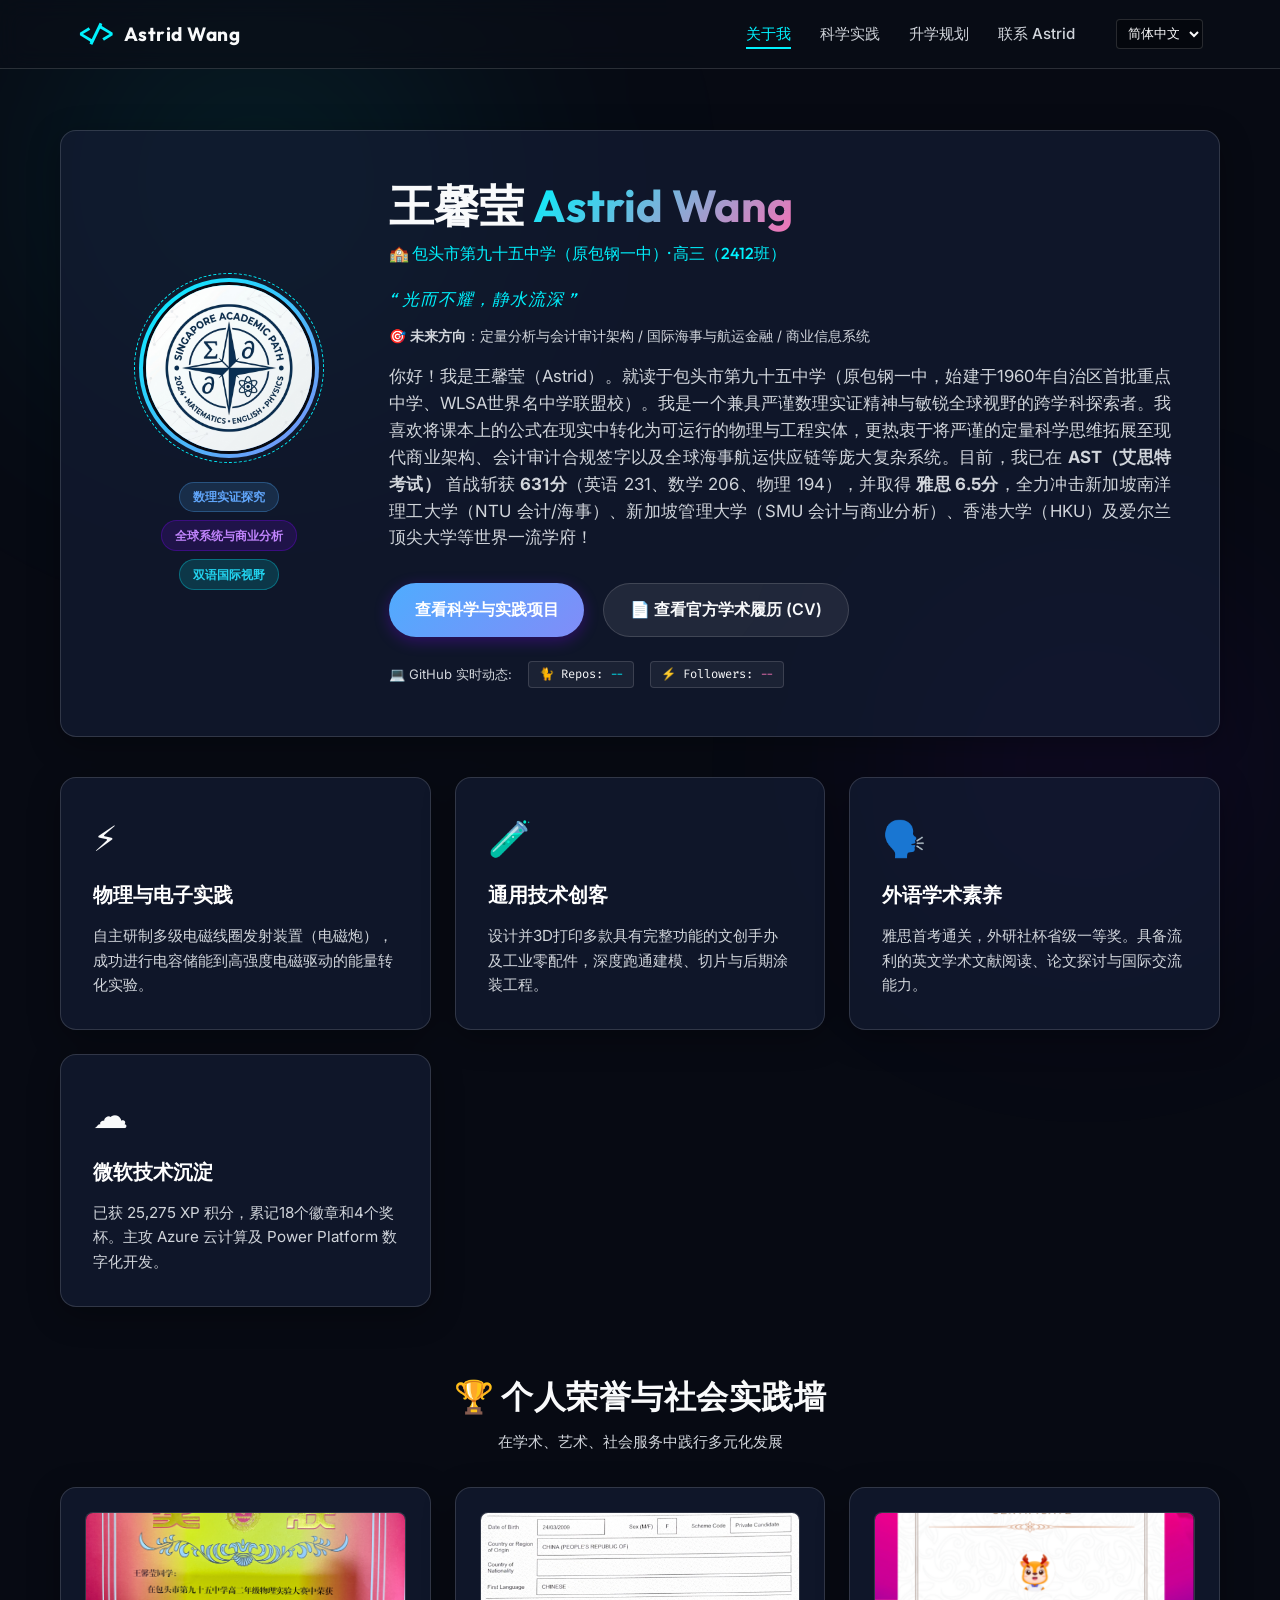
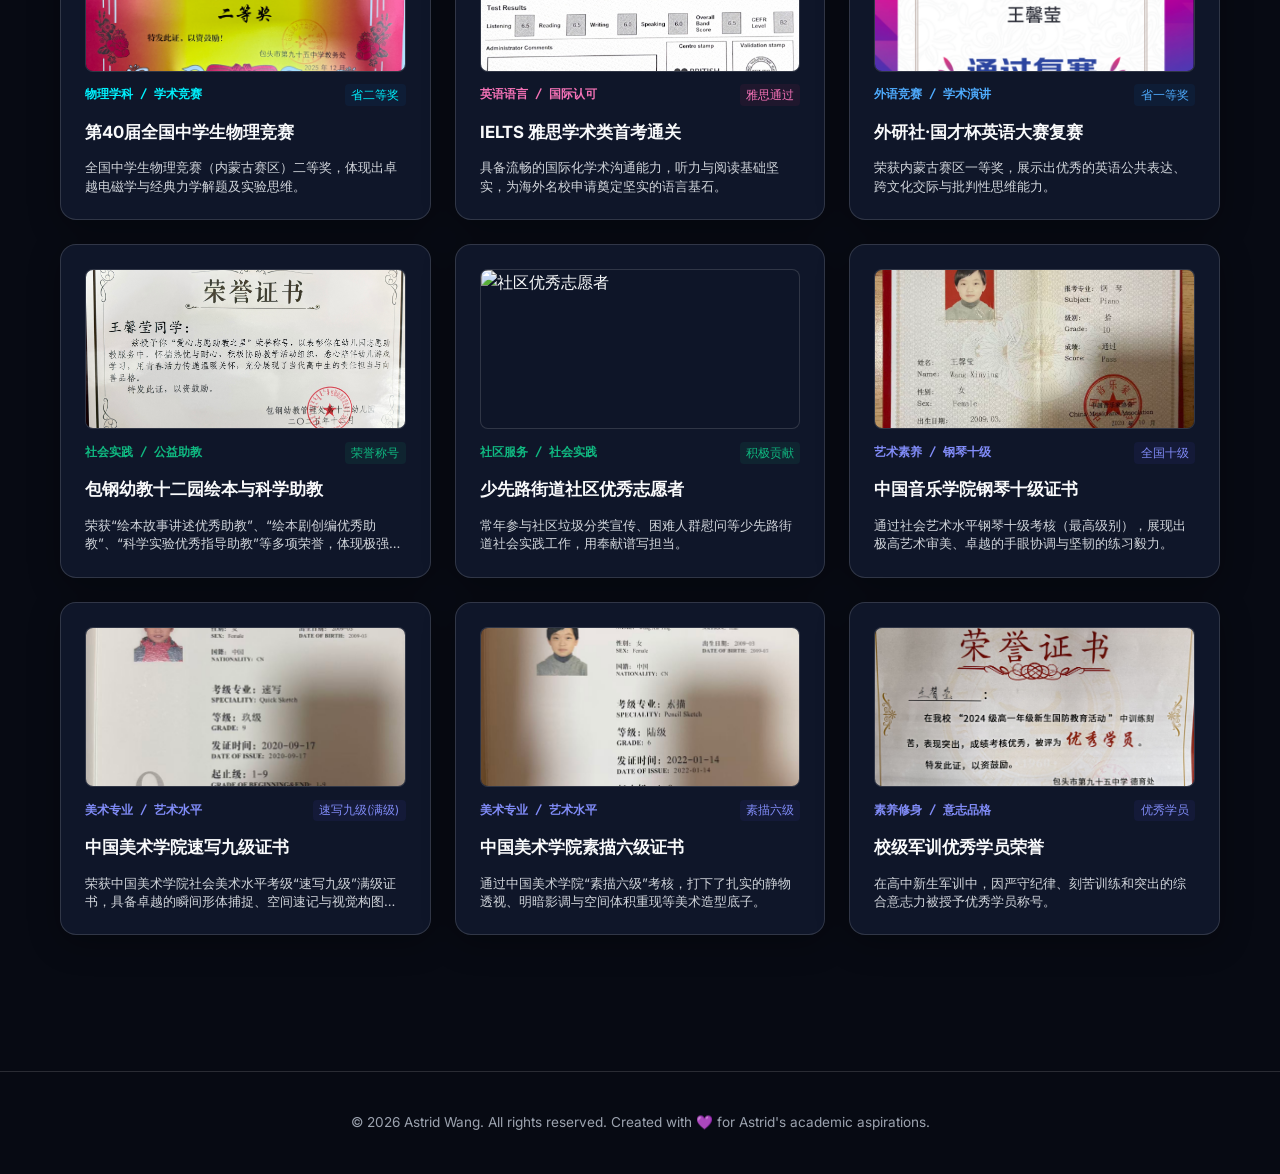
==== commit e5d1ef5a: "feat: Align portfolio hero, target majors, and i18n with Accountancy, Maritime Studies, AST 631 scor" ====
--- a/index.html
+++ b/index.html
@@ -10,7 +10,7 @@
     <link rel="preconnect" href="https://fonts.gstatic.com" crossorigin>
     <link href="https://fonts.googleapis.com/css2?family=Fira+Code:wght@400;500;700&family=Inter:wght@300;400;500;600;700;800&family=Outfit:wght@400;500;600;700;800&display=swap" rel="stylesheet">
     <!-- Style Link -->
-    <link rel="stylesheet" href="style.css">
+    <link rel="stylesheet" href="style.css?v=1.0.5">
 </head>
 <body>
     <div class="glass-bg-glow"></div>
@@ -23,10 +23,10 @@
             <span class="logo-text">Astrid Wang</span>
         </div>
         <nav class="navbar">
-            <a href="#about" class="nav-link active" id="nav-about">关于我</a>
-            <a href="#projects" class="nav-link" id="nav-projects">科学实践</a>
-            <a href="#timeline" class="nav-link" id="nav-timeline">升学规划</a>
-            <a href="#contact" class="nav-link" id="nav-contact">联系大姐</a>
+            <a href="#about" class="nav-link active" id="nav-about" data-i18n="nav-about">关于我</a>
+            <a href="#projects" class="nav-link" id="nav-projects" data-i18n="nav-projects">科学实践</a>
+            <a href="#timeline" class="nav-link" id="nav-timeline" data-i18n="nav-timeline">升学规划</a>
+            <a href="#contact" class="nav-link" id="nav-contact" data-i18n="nav-contact">联系大姐</a>
             <select id="lang-select" onchange="switchLanguage(this.value)" style="margin-left: 0.8rem; background: rgba(0,0,0,0.35); border: 1px solid var(--border-light); color: var(--text-primary); font-family: var(--font-sans); font-size: 0.8rem; padding: 0.2rem 0.4rem; border-radius: 4px; outline: none; cursor: pointer; transition: var(--transition-smooth);">
                 <option value="zh">简体中文</option>
                 <option value="zh-tw">繁體中文</option>
@@ -47,25 +47,25 @@
                         <div class="avatar-ring"></div>
                     </div>
                     <div class="social-tags">
-                        <span class="tag tag-blue">物理探索者</span>
-                        <span class="tag tag-purple">化学密码员</span>
-                        <span class="tag tag-cyan">双语演讲</span>
+                        <span class="tag tag-blue" data-i18n="hero-tag-1">数理实证探究</span>
+                        <span class="tag tag-purple" data-i18n="hero-tag-2">全球系统与商业分析</span>
+                        <span class="tag tag-cyan" data-i18n="hero-tag-3">双语国际视野</span>
                     </div>
                 </div>
                 <div class="hero-right">
                     <h1 class="main-title">王馨莹 <span class="accent-text">Astrid Wang</span></h1>
-                    <p class="school-info">🏫 包头市第九十五中学 / 包钢一中 · 高三（2412班）</p>
-                    <p class="motto-text" style="font-family: var(--font-display); font-style: italic; color: var(--accent-cyan); font-weight: 500; font-size: 1.05rem; margin-bottom: 0.8rem; letter-spacing: 1px;">“ 光而不耀，静水流深 ”</p>
-                    <p class="career-text" style="font-size: 0.86rem; color: var(--text-secondary); margin-bottom: 1rem;">🎯 <strong>未来方向</strong>：AI 算法与低代码开发 / 飞行器总体设计与轨道动力学</p>
-                    <p class="bio-intro">
-                        你好！我是王馨莹。我是一个对物理、化学与电子工程充满热情的学习与探索者。我喜欢将课本上的公式在现实中转化为可运行的物理实体，也喜欢用代码模拟复杂的科学过程。目前，我正在全力备战 <strong>AST（艾思特考试）</strong> 以及 <strong>雅思（IELTS）</strong>，目标是冲刺香港大学（HKU）、新加坡国立大学（NUS）和南洋理工大学（NTU）等世界一流名校。
+                    <p class="school-info" data-i18n="school-info">🏫 包头市第九十五中学（原包钢一中）· 高三（2412班）</p>
+                    <p class="motto-text" data-i18n="motto-text" style="font-family: var(--font-display); font-style: italic; color: var(--accent-cyan); font-weight: 500; font-size: 1.05rem; margin-bottom: 0.8rem; letter-spacing: 1px;">“ 光而不耀，静水流深 ”</p>
+                    <p class="career-text" data-i18n="career-text" style="font-size: 0.86rem; color: var(--text-secondary); margin-bottom: 1rem;">🎯 <strong>未来方向</strong>：定量分析与会计审计架构 / 国际海事与航运金融 / 商业信息系统</p>
+                    <p class="bio-intro" data-i18n="bio-intro">
+                        你好！我是王馨莹（Astrid）。就读于包头市第九十五中学（原包钢一中，始建于1960年自治区首批重点中学、WLSA世界名中学联盟校）。我是一个兼具严谨数理实证精神与敏锐全球视野的跨学科探索者。我喜欢将课本上的公式在现实中转化为可运行的物理与工程实体，更热衷于将严谨的定量科学思维拓展至现代商业架构、会计审计合规签字以及全球海事航运供应链等庞大复杂系统。目前，我已在 <strong>AST（艾思特考试）</strong> 首战斩获 <strong>631分</strong>（英语 231、数学 206、物理 194），并取得 <strong>雅思 6.5分</strong>，全力冲击新加坡南洋理工大学（NTU 会计/海事）、新加坡管理大学（SMU 会计与商业分析）、香港大学（HKU）及爱尔兰顶尖大学等世界一流学府！
                     </p>
                     <div class="actions">
-                        <a href="#projects" class="btn btn-primary" onclick="showSection('projects')">查看科学项目</a>
-                        <a href="https://wxykok.com" target="_blank" class="btn btn-secondary">访问学术网站 (wxykok.com)</a>
+                        <a href="#projects" class="btn btn-primary" onclick="showSection('projects')" data-i18n="btn-projects">查看科学与实践项目</a>
+                        <a href="cv.html" target="_blank" class="btn btn-secondary" data-i18n="btn-cv">📄 查看官方学术履历 (CV)</a>
                     </div>
                     <div class="github-quick-stats" style="margin-top: 1.5rem; display: flex; gap: 1rem; align-items: center;">
-                        <span style="font-size: 0.82rem; color: var(--text-secondary);">💻 GitHub 实时动态:</span>
+                        <span style="font-size: 0.82rem; color: var(--text-secondary);" data-i18n="github-live-title">💻 GitHub 实时动态:</span>
                         <div class="stat-badge" style="background: rgba(255,255,255,0.05); padding: 0.2rem 0.6rem; border-radius: 4px; border: 1px solid var(--border-light); font-size: 0.76rem; font-family: var(--font-mono);">
                             🐈 Repos: <span id="gh-repos" style="color:var(--accent-cyan)">--</span>
                         </div>
@@ -80,109 +80,148 @@
             <div class="stats-grid">
                 <div class="stat-card glass-card">
                     <div class="stat-icon">⚡</div>
-                    <h3>物理实践</h3>
-                    <p>研制多级电磁线圈发射装置，成功进行电能与动能的高速转换实验。</p>
+                    <h3 data-i18n="stat-phys-title">物理实践</h3>
+                    <p data-i18n="stat-phys-desc">研制多级电磁线圈发射装置，成功进行电能与动能的高速转换实验。</p>
                 </div>
                 <div class="stat-card glass-card">
                     <div class="stat-icon">🧪</div>
-                    <h3>化学竞赛</h3>
-                    <p>荣获高二年级“解构元素密码 · 绘制周期新篇”元素周期表大赛成果奖。</p>
+                    <h3 data-i18n="stat-chem-title">化学竞赛</h3>
+                    <p data-i18n="stat-chem-desc">荣获高二年级“解构元素密码 · 绘制周期新篇”元素周期表大赛成果奖。</p>
                 </div>
                 <div class="stat-card glass-card">
                     <div class="stat-icon">🗣️</div>
-                    <h3>双语能力</h3>
-                    <p>雅思首考通关，具备流畅的学术英语阅读、写作及双语公共演讲技巧。</p>
+                    <h3 data-i18n="stat-lang-title">双语能力</h3>
+                    <p data-i18n="stat-lang-desc">雅思首考通关，具备流畅的学术英语阅读、写作及双语公共演讲技巧。</p>
                 </div>
                 <div class="stat-card glass-card">
                     <div class="stat-icon">☁️</div>
-                    <h3>微软技术积淀</h3>
-                    <p>已获 25,275 XP 积分，解锁 18 个徽章和 4 个奖杯。主攻 Azure 云计算及 Power Platform 自动化开发。</p>
+                    <h3 data-i18n="stat-ms-title">微软技术积淀</h3>
+                    <p data-i18n="stat-ms-desc">已获 25,275 XP 积分，解锁 18 个徽章和 4 个奖杯。主攻 Azure 云计算及 Power Platform 自动化开发。</p>
                 </div>
             </div>
 
             <!-- Honors & Volunteer Services Wall -->
             <div class="honors-title-block" style="margin-top: 4rem; margin-bottom: 2rem; text-align: center;">
-                <h2 style="font-family: var(--font-display); font-size: 2rem; margin-bottom: 0.5rem; letter-spacing: 0.5px; display: inline-flex; align-items: center; gap: 0.5rem; justify-content: center;">🏆 个人荣誉与社区志愿服务</h2>
-                <p style="color: var(--text-secondary); font-size: 0.95rem;">在学术、艺术、社会服务中践行多元化发展</p>
+                <h2 style="font-family: var(--font-display); font-size: 2rem; margin-bottom: 0.5rem; letter-spacing: 0.5px; display: inline-flex; align-items: center; gap: 0.5rem; justify-content: center;" data-i18n="honors-title">🏆 个人荣誉与社区志愿服务</h2>
+                <p style="color: var(--text-secondary); font-size: 0.95rem;" data-i18n="honors-subtitle">在学术、艺术、社会服务中践行多元化发展</p>
             </div>
             
             <div class="honors-grid" style="display: grid; grid-template-columns: repeat(auto-fit, minmax(280px, 1fr)); gap: 1.5rem; margin-bottom: 2rem;">
                 <!-- Certificate 1: Physics -->
-                <div class="honor-card glass-card" style="padding: 1.5rem; display: flex; flex-direction: column; gap: 0.8rem; position: relative; overflow: hidden; cursor: pointer;" onclick="openHonorModal('cert_physics.jpg', '第40届全国中学生物理竞赛奖状', '在第40届全国中学生物理竞赛中，展现了扎实的物理学功底与数理推导能力，荣获内蒙古赛区荣誉。')">
-                    <div class="honor-img-wrapper" style="height: 160px; border-radius: 8px; overflow: hidden; background: rgba(0,0,0,0.2); border: 1px solid var(--border-light);">
+                <div class="honor-card glass-card" style="padding: 1.5rem; display: flex; flex-direction: column; gap: 0.8rem; position: relative; overflow: hidden; cursor: pointer;" onclick="openHonorModal('cert_physics.jpg', 'physics')">
+                    <div class="honor-img-wrapper" style="height: 160px; border-radius: 8px; overflow: hidden; background: rgba(0,0,0,0.02); border: 1px solid var(--border-light);">
                         <img src="assets/cert_physics.jpg" alt="物理竞赛奖状" style="width: 100%; height: 100%; object-fit: cover; transition: var(--transition-smooth);">
                     </div>
                     <div style="display: flex; justify-content: space-between; align-items: center;">
-                        <span style="font-family: var(--font-mono); font-size: 0.76rem; color: var(--accent-cyan); font-weight: 600;">物理学科 / 学术竞赛</span>
-                        <span style="font-size: 0.72rem; background: rgba(0, 242, 254, 0.1); color: var(--accent-cyan); padding: 0.1rem 0.4rem; border-radius: 4px;">省二等奖</span>
-                    </div>
-                    <h4 style="color: #fff; font-size: 1.05rem;">第40届全国中学生物理竞赛</h4>
-                    <p style="color: var(--text-secondary); font-size: 0.82rem; line-height: 1.4; display: -webkit-box; -webkit-line-clamp: 2; -webkit-box-orient: vertical; overflow: hidden;">全国中学生物理竞赛（内蒙古赛区）二等奖，体现出卓越的电磁学与经典力学解题及实验思维。</p>
+                        <span style="font-family: var(--font-mono); font-size: 0.76rem; color: var(--accent-cyan); font-weight: 600;" data-i18n="cert1-tag">物理学科 / 学术竞赛</span>
+                        <span style="font-size: 0.72rem; background: rgba(0, 102, 204, 0.08); color: var(--accent-cyan); padding: 0.1rem 0.4rem; border-radius: 4px;" data-i18n="cert1-award">省二等奖</span>
+                    </div>
+                    <h4 style="color: var(--text-primary); font-size: 1.05rem;" data-i18n="cert1-title">第40届全国中学生物理竞赛</h4>
+                    <p style="color: var(--text-secondary); font-size: 0.82rem; line-height: 1.4; display: -webkit-box; -webkit-line-clamp: 2; -webkit-box-orient: vertical; overflow: hidden;" data-i18n="cert1-desc">全国中学生物理竞赛（内蒙古赛区）二等奖，体现出卓越电磁学与经典力学解题及实验思维。</p>
                 </div>
 
                 <!-- Certificate 2: IELTS -->
-                <div class="honor-card glass-card" style="padding: 1.5rem; display: flex; flex-direction: column; gap: 0.8rem; position: relative; overflow: hidden; cursor: pointer;" onclick="openHonorModal('cert_ielts.png', '雅思学术类首考成绩单', '于北京国试大厦完成雅思首考，听力与阅读表现优异，取得满足港大/新加坡公立大学申请的高分段。')">
-                    <div class="honor-img-wrapper" style="height: 160px; border-radius: 8px; overflow: hidden; background: rgba(0,0,0,0.2); border: 1px solid var(--border-light);">
+                <div class="honor-card glass-card" style="padding: 1.5rem; display: flex; flex-direction: column; gap: 0.8rem; position: relative; overflow: hidden; cursor: pointer;" onclick="openHonorModal('cert_ielts.png', 'ielts')">
+                    <div class="honor-img-wrapper" style="height: 160px; border-radius: 8px; overflow: hidden; background: rgba(0,0,0,0.02); border: 1px solid var(--border-light);">
                         <img src="assets/cert_ielts.png" alt="雅思成绩单" style="width: 100%; height: 100%; object-fit: cover; transition: var(--transition-smooth);">
                     </div>
                     <div style="display: flex; justify-content: space-between; align-items: center;">
-                        <span style="font-family: var(--font-mono); font-size: 0.76rem; color: var(--accent-pink); font-weight: 600;">英语语言 / 国际认可</span>
-                        <span style="font-size: 0.72rem; background: rgba(225, 0, 255, 0.1); color: var(--accent-pink); padding: 0.1rem 0.4rem; border-radius: 4px;">雅思通过</span>
-                    </div>
-                    <h4 style="color: #fff; font-size: 1.05rem;">IELTS 雅思学术类首考通关</h4>
-                    <p style="color: var(--text-secondary); font-size: 0.82rem; line-height: 1.4; display: -webkit-box; -webkit-line-clamp: 2; -webkit-box-orient: vertical; overflow: hidden;">具备流畅的国际化学术沟通能力，听力与阅读基础坚实，为海外名校申请奠定坚实的语言基石。</p>
+                        <span style="font-family: var(--font-mono); font-size: 0.76rem; color: var(--accent-pink); font-weight: 600;" data-i18n="cert2-tag">英语语言 / 国际认可</span>
+                        <span style="font-size: 0.72rem; background: rgba(216, 27, 96, 0.08); color: var(--accent-pink); padding: 0.1rem 0.4rem; border-radius: 4px;" data-i18n="cert2-award">雅思通过</span>
+                    </div>
+                    <h4 style="color: var(--text-primary); font-size: 1.05rem;" data-i18n="cert2-title">IELTS 雅思学术类首考通关</h4>
+                    <p style="color: var(--text-secondary); font-size: 0.82rem; line-height: 1.4; display: -webkit-box; -webkit-line-clamp: 2; -webkit-box-orient: vertical; overflow: hidden;" data-i18n="cert2-desc">具备流畅的国际化学术沟通能力，听力与阅读基础坚实，为海外名校申请奠定坚实的语言基石。</p>
                 </div>
 
                 <!-- Certificate 3: English competition Semifinal -->
-                <div class="honor-card glass-card" style="padding: 1.5rem; display: flex; flex-direction: column; gap: 0.8rem; position: relative; overflow: hidden; cursor: pointer;" onclick="openHonorModal('cert_english_semifinal.png', '外研社国才杯全国中学生英语素养大赛复赛', '在外研社·国才杯全国中学生英语素养大赛（内蒙古赛区）复赛中表现出色，荣获省级一等奖。')">
-                    <div class="honor-img-wrapper" style="height: 160px; border-radius: 8px; overflow: hidden; background: rgba(0,0,0,0.2); border: 1px solid var(--border-light);">
+                <div class="honor-card glass-card" style="padding: 1.5rem; display: flex; flex-direction: column; gap: 0.8rem; position: relative; overflow: hidden; cursor: pointer;" onclick="openHonorModal('cert_english_semifinal.png', 'english_semifinal')">
+                    <div class="honor-img-wrapper" style="height: 160px; border-radius: 8px; overflow: hidden; background: rgba(0,0,0,0.02); border: 1px solid var(--border-light);">
                         <img src="assets/cert_english_semifinal.png" alt="英语素养大赛复赛" style="width: 100%; height: 100%; object-fit: cover; transition: var(--transition-smooth);">
                     </div>
                     <div style="display: flex; justify-content: space-between; align-items: center;">
-                        <span style="font-family: var(--font-mono); font-size: 0.76rem; color: var(--accent-blue); font-weight: 600;">外语竞赛 / 学术演讲</span>
-                        <span style="font-size: 0.72rem; background: rgba(79, 172, 254, 0.1); color: var(--accent-blue); padding: 0.1rem 0.4rem; border-radius: 4px;">省一等奖</span>
-                    </div>
-                    <h4 style="color: #fff; font-size: 1.05rem;">外研社·国才杯英语大赛复赛</h4>
-                    <p style="color: var(--text-secondary); font-size: 0.82rem; line-height: 1.4; display: -webkit-box; -webkit-line-clamp: 2; -webkit-box-orient: vertical; overflow: hidden;">荣获内蒙古赛区一等奖，展示出优秀的英语公共表达、跨文化交际与批判性思维能力。</p>
+                        <span style="font-family: var(--font-mono); font-size: 0.76rem; color: var(--accent-blue); font-weight: 600;" data-i18n="cert3-tag">外语竞赛 / 学术演讲</span>
+                        <span style="font-size: 0.72rem; background: rgba(0, 102, 204, 0.08); color: var(--accent-blue); padding: 0.1rem 0.4rem; border-radius: 4px;" data-i18n="cert3-award">省一等奖</span>
+                    </div>
+                    <h4 style="color: var(--text-primary); font-size: 1.05rem;" data-i18n="cert3-title">外研社·国才杯英语大赛复赛</h4>
+                    <p style="color: var(--text-secondary); font-size: 0.82rem; line-height: 1.4; display: -webkit-box; -webkit-line-clamp: 2; -webkit-box-orient: vertical; overflow: hidden;" data-i18n="cert3-desc">荣获内蒙古赛区一等奖，展示出优秀的英语公共表达、跨文化交际与批判性思维能力。</p>
                 </div>
 
                 <!-- Certificate 4: Volunteer service kindergarten -->
-                <div class="honor-card glass-card" style="padding: 1.5rem; display: flex; flex-direction: column; gap: 0.8rem; position: relative; overflow: hidden; cursor: pointer;" onclick="openHonorModal('cert_volunteer_star.jpg', '爱心志愿助教之星 & 绘本优秀助教', '于包钢幼教管理处第十二幼儿园进行长期爱心支教志愿服务，先后担任绘本故事讲述助教、绘本剧创编助教、科学实验辅导助教。')">
-                    <div class="honor-img-wrapper" style="height: 160px; border-radius: 8px; overflow: hidden; background: rgba(0,0,0,0.2); border: 1px solid var(--border-light);">
+                <div class="honor-card glass-card" style="padding: 1.5rem; display: flex; flex-direction: column; gap: 0.8rem; position: relative; overflow: hidden; cursor: pointer;" onclick="openHonorModal('cert_volunteer_star.jpg', 'volunteer_star')">
+                    <div class="honor-img-wrapper" style="height: 160px; border-radius: 8px; overflow: hidden; background: rgba(0,0,0,0.02); border: 1px solid var(--border-light);">
                         <img src="assets/cert_volunteer_star.jpg" alt="工作杰出助教" style="width: 100%; height: 100%; object-fit: cover; transition: var(--transition-smooth);">
                     </div>
                     <div style="display: flex; justify-content: space-between; align-items: center;">
-                        <span style="font-family: var(--font-mono); font-size: 0.76rem; color: #10b981; font-weight: 600;">社会实践 / 公益助教</span>
-                        <span style="font-size: 0.72rem; background: rgba(16, 185, 129, 0.1); color: #10b981; padding: 0.1rem 0.4rem; border-radius: 4px;">荣誉称号</span>
-                    </div>
-                    <h4 style="color: #fff; font-size: 1.05rem;">包钢幼教十二园绘本与科学助教</h4>
-                    <p style="color: var(--text-secondary); font-size: 0.82rem; line-height: 1.4; display: -webkit-box; -webkit-line-clamp: 2; -webkit-box-orient: vertical; overflow: hidden;">荣获“绘本故事讲述优秀助教”、“绘本剧创编优秀助教”、“科学实验优秀指导助教”等多项荣誉，体现极强的社会责任感与跨年龄沟通能力。</p>
+                        <span style="font-family: var(--font-mono); font-size: 0.76rem; color: #10b981; font-weight: 600;" data-i18n="cert4-tag">社会实践 / 公益助教</span>
+                        <span style="font-size: 0.72rem; background: rgba(16, 185, 129, 0.08); color: #10b981; padding: 0.1rem 0.4rem; border-radius: 4px;" data-i18n="cert4-award">荣誉称号</span>
+                    </div>
+                    <h4 style="color: var(--text-primary); font-size: 1.05rem;" data-i18n="cert4-title">包钢幼教十二园绘本与科学助教</h4>
+                    <p style="color: var(--text-secondary); font-size: 0.82rem; line-height: 1.4; display: -webkit-box; -webkit-line-clamp: 2; -webkit-box-orient: vertical; overflow: hidden;" data-i18n="cert4-desc">荣获“绘本故事讲述优秀助教”、“绘本剧创编优秀助教”、“科学实验优秀指导助教”等多项荣誉，体现极强的社会责任感与跨年龄沟通能力。</p>
                 </div>
                 
                 <!-- Certificate 5: Community volunteer -->
-                <div class="honor-card glass-card" style="padding: 1.5rem; display: flex; flex-direction: column; gap: 0.8rem; position: relative; overflow: hidden; cursor: pointer;" onclick="openHonorModal('cert_volunteer_community.jpg', '社区志愿者服务证书', '感谢积极参与昆都仑区少先路街道友谊小区第二社区2024年度第三、四季度志愿者服务活动，为基层民生服务奉献青年志愿者力量。')">
-                    <div class="honor-img-wrapper" style="height: 160px; border-radius: 8px; overflow: hidden; background: rgba(0,0,0,0.2); border: 1px solid var(--border-light);">
+                <div class="honor-card glass-card" style="padding: 1.5rem; display: flex; flex-direction: column; gap: 0.8rem; position: relative; overflow: hidden; cursor: pointer;" onclick="openHonorModal('cert_volunteer_community.jpg', 'volunteer_community')">
+                    <div class="honor-img-wrapper" style="height: 160px; border-radius: 8px; overflow: hidden; background: rgba(0,0,0,0.02); border: 1px solid var(--border-light);">
                         <img src="assets/cert_volunteer_community.jpg" alt="社区优秀志愿者" style="width: 100%; height: 100%; object-fit: cover; transition: var(--transition-smooth);">
                     </div>
                     <div style="display: flex; justify-content: space-between; align-items: center;">
-                        <span style="font-family: var(--font-mono); font-size: 0.76rem; color: #10b981; font-weight: 600;">社区服务 / 社会实践</span>
-                        <span style="font-size: 0.72rem; background: rgba(16, 185, 129, 0.1); color: #10b981; padding: 0.1rem 0.4rem; border-radius: 4px;">积极贡献</span>
-                    </div>
-                    <h4 style="color: #fff; font-size: 1.05rem;">少先路街道社区优秀志愿者</h4>
-                    <p style="color: var(--text-secondary); font-size: 0.82rem; line-height: 1.4; display: -webkit-box; -webkit-line-clamp: 2; -webkit-box-orient: vertical; overflow: hidden;">常年参与社区垃圾分类宣传、困难人群慰问、公共秩序维护等少先路街道社会实践工作，用奉献谱写担当。</p>
-                </div>
-
-                <!-- Certificate 6: Military student & Arts -->
-                <div class="honor-card glass-card" style="padding: 1.5rem; display: flex; flex-direction: column; gap: 0.8rem; position: relative; overflow: hidden; cursor: pointer;" onclick="openHonorModal('cert_military_student.jpg', '军训优秀学员 & 艺术/体育特长', '在校军训中因表现突出被评为优秀学员；自幼研修钢琴，已获得艺术水平钢琴十级证书。')">
-                    <div class="honor-img-wrapper" style="height: 160px; border-radius: 8px; overflow: hidden; background: rgba(0,0,0,0.2); border: 1px solid var(--border-light);">
-                        <img src="assets/cert_military_student.jpg" alt="优秀军训学员与艺术证书" style="width: 100%; height: 100%; object-fit: cover; transition: var(--transition-smooth);">
+                        <span style="font-family: var(--font-mono); font-size: 0.76rem; color: #10b981; font-weight: 600;" data-i18n="cert5-tag">社区服务 / 社会实践</span>
+                        <span style="font-size: 0.72rem; background: rgba(16, 185, 129, 0.08); color: #10b981; padding: 0.1rem 0.4rem; border-radius: 4px;" data-i18n="cert5-award">积极贡献</span>
+                    </div>
+                    <h4 style="color: var(--text-primary); font-size: 1.05rem;" data-i18n="cert5-title">少先路街道社区优秀志愿者</h4>
+                    <p style="color: var(--text-secondary); font-size: 0.82rem; line-height: 1.4; display: -webkit-box; -webkit-line-clamp: 2; -webkit-box-orient: vertical; overflow: hidden;" data-i18n="cert5-desc">常年参与社区垃圾分类宣传、困难人群慰问等少先路街道社会实践工作，用奉献谱写担当。</p>
+                </div>
+
+                <!-- Certificate 6: Piano Grade 10 -->
+                <div class="honor-card glass-card" style="padding: 1.5rem; display: flex; flex-direction: column; gap: 0.8rem; position: relative; overflow: hidden; cursor: pointer;" onclick="openHonorModal('cert_music_piano_10.jpg', 'music_piano')">
+                    <div class="honor-img-wrapper" style="height: 160px; border-radius: 8px; overflow: hidden; background: rgba(0,0,0,0.02); border: 1px solid var(--border-light);">
+                        <img src="assets/cert_music_piano_10.jpg" alt="钢琴十级证书" style="width: 100%; height: 100%; object-fit: cover; transition: var(--transition-smooth);">
                     </div>
                     <div style="display: flex; justify-content: space-between; align-items: center;">
-                        <span style="font-family: var(--font-mono); font-size: 0.76rem; color: var(--accent-purple); font-weight: 600;">素养修身 / 艺体全面</span>
-                        <span style="font-size: 0.72rem; background: rgba(127, 0, 255, 0.1); color: var(--accent-purple); padding: 0.1rem 0.4rem; border-radius: 4px;">优秀/十级</span>
-                    </div>
-                    <h4 style="color: #fff; font-size: 1.05rem;">军训优秀学员 & 钢琴十级</h4>
-                    <p style="color: var(--text-secondary); font-size: 0.82rem; line-height: 1.4; display: -webkit-box; -webkit-line-clamp: 2; -webkit-box-orient: vertical; overflow: hidden;">极富毅力与自我约束力，在艰苦军训中脱颖而出；在黑白键间打磨艺术审美，坚韧执着，五育并举。</p>
+                        <span style="font-family: var(--font-mono); font-size: 0.76rem; color: var(--accent-purple); font-weight: 600;" data-i18n="cert6-tag">艺术素养 / 钢琴十级</span>
+                        <span style="font-size: 0.72rem; background: rgba(79, 70, 229, 0.08); color: var(--accent-purple); padding: 0.1rem 0.4rem; border-radius: 4px;" data-i18n="cert6-award">全国十级</span>
+                    </div>
+                    <h4 style="color: var(--text-primary); font-size: 1.05rem;" data-i18n="cert6-title">中国音乐学院钢琴十级证书</h4>
+                    <p style="color: var(--text-secondary); font-size: 0.82rem; line-height: 1.4; display: -webkit-box; -webkit-line-clamp: 2; -webkit-box-orient: vertical; overflow: hidden;" data-i18n="cert6-desc">通过社会艺术水平钢琴十级考核（最高级别），展现出极高艺术审美、卓越的协调与坚韧的练习毅力。</p>
+                </div>
+
+                <!-- Certificate 7: Sketching Grade 9 -->
+                <div class="honor-card glass-card" style="padding: 1.5rem; display: flex; flex-direction: column; gap: 0.8rem; position: relative; overflow: hidden; cursor: pointer;" onclick="openHonorModal('cert_art_sketch_9.jpg', 'art_sketch')">
+                    <div class="honor-img-wrapper" style="height: 160px; border-radius: 8px; overflow: hidden; background: rgba(0,0,0,0.02); border: 1px solid var(--border-light);">
+                        <img src="assets/cert_art_sketch_9.jpg" alt="速写九级证书" style="width: 100%; height: 100%; object-fit: cover; transition: var(--transition-smooth);">
+                    </div>
+                    <div style="display: flex; justify-content: space-between; align-items: center;">
+                        <span style="font-family: var(--font-mono); font-size: 0.76rem; color: var(--accent-purple); font-weight: 600;" data-i18n="cert7-tag">美术专业 / 艺术水平</span>
+                        <span style="font-size: 0.72rem; background: rgba(79, 70, 229, 0.08); color: var(--accent-purple); padding: 0.1rem 0.4rem; border-radius: 4px;" data-i18n="cert7-award">速写九级(满级)</span>
+                    </div>
+                    <h4 style="color: var(--text-primary); font-size: 1.05rem;" data-i18n="cert7-title">中国美术学院速写九级证书</h4>
+                    <p style="color: var(--text-secondary); font-size: 0.82rem; line-height: 1.4; display: -webkit-box; -webkit-line-clamp: 2; -webkit-box-orient: vertical; overflow: hidden;" data-i18n="cert7-desc">荣获中国美术学院社会美术水平考级“速写九级”满级证书，具备卓越的形体捕捉、空间速记与视觉构图功底。</p>
+                </div>
+
+                <!-- Certificate 8: Drawing Grade 6 -->
+                <div class="honor-card glass-card" style="padding: 1.5rem; display: flex; flex-direction: column; gap: 0.8rem; position: relative; overflow: hidden; cursor: pointer;" onclick="openHonorModal('cert_art_drawing_6.jpg', 'art_drawing')">
+                    <div class="honor-img-wrapper" style="height: 160px; border-radius: 8px; overflow: hidden; background: rgba(0,0,0,0.02); border: 1px solid var(--border-light);">
+                        <img src="assets/cert_art_drawing_6.jpg" alt="素描六级证书" style="width: 100%; height: 100%; object-fit: cover; transition: var(--transition-smooth);">
+                    </div>
+                    <div style="display: flex; justify-content: space-between; align-items: center;">
+                        <span style="font-family: var(--font-mono); font-size: 0.76rem; color: var(--accent-purple); font-weight: 600;" data-i18n="cert8-tag">美术专业 / 艺术水平</span>
+                        <span style="font-size: 0.72rem; background: rgba(79, 70, 229, 0.08); color: var(--accent-purple); padding: 0.1rem 0.4rem; border-radius: 4px;" data-i18n="cert8-award">素描六级</span>
+                    </div>
+                    <h4 style="color: var(--text-primary); font-size: 1.05rem;" data-i18n="cert8-title">中国美术学院素描六级证书</h4>
+                    <p style="color: var(--text-secondary); font-size: 0.82rem; line-height: 1.4; display: -webkit-box; -webkit-line-clamp: 2; -webkit-box-orient: vertical; overflow: hidden;" data-i18n="cert8-desc">通过中国美术学院“素描六级”考核，打下了扎实的静物透视、明暗影调与空间体积重现等美术造型底子。</p>
+                </div>
+
+                <!-- Certificate 9: Military Bootcamp -->
+                <div class="honor-card glass-card" style="padding: 1.5rem; display: flex; flex-direction: column; gap: 0.8rem; position: relative; overflow: hidden; cursor: pointer;" onclick="openHonorModal('cert_military_student.jpg', 'military_student')">
+                    <div class="honor-img-wrapper" style="height: 160px; border-radius: 8px; overflow: hidden; background: rgba(0,0,0,0.02); border: 1px solid var(--border-light);">
+                        <img src="assets/cert_military_student.jpg" alt="优秀军训学员" style="width: 100%; height: 100%; object-fit: cover; transition: var(--transition-smooth);">
+                    </div>
+                    <div style="display: flex; justify-content: space-between; align-items: center;">
+                        <span style="font-family: var(--font-mono); font-size: 0.76rem; color: var(--accent-purple); font-weight: 600;" data-i18n="cert9-tag">素养修身 / 意志品格</span>
+                        <span style="font-size: 0.72rem; background: rgba(79, 70, 229, 0.08); color: var(--accent-purple); padding: 0.1rem 0.4rem; border-radius: 4px;" data-i18n="cert9-award">优秀学员</span>
+                    </div>
+                    <h4 style="color: var(--text-primary); font-size: 1.05rem;" data-i18n="cert9-title">校级军训优秀学员荣誉</h4>
+                    <p style="color: var(--text-secondary); font-size: 0.82rem; line-height: 1.4; display: -webkit-box; -webkit-line-clamp: 2; -webkit-box-orient: vertical; overflow: hidden;" data-i18n="cert9-desc">在校军训中纪律严明、刻苦磨练，展现了良好的组织性与坚强的毅力品质，被授予优秀学员称号。</p>
                 </div>
             </div>
 
@@ -202,18 +241,18 @@
 
         <!-- Projects Section -->
         <section id="projects" class="section">
-            <h2 class="section-title">🔬 科学与工程项目实践</h2>
-            <p class="section-subtitle">点击下方项目页签进行实时模拟与互动体验</p>
+            <h2 class="section-title" data-i18n="sec-title-projects">🔬 科学与工程项目实践</h2>
+            <p class="section-subtitle" data-i18n="sec-subtitle-projects">点击下方项目页签进行实时模拟与互动体验</p>
 
             <!-- Project Navigation Tabs -->
             <div class="project-tabs" style="flex-wrap: wrap;">
-                <button class="tab-btn active" id="tab-coilgun" onclick="switchProjectTab('coilgun')">⚡ 多级电磁发射装置</button>
-                <button class="tab-btn" id="tab-3dprint" onclick="switchProjectTab('3dprint')">🖨️ 3D打印创客工坊</button>
-                <button class="tab-btn" id="tab-chemistry" onclick="switchProjectTab('chemistry')">🧪 元素周期表解码器</button>
-                <button class="tab-btn" id="tab-speech" onclick="switchProjectTab('speech')">🎤 梦想之龙英文演讲</button>
-                <button class="tab-btn" id="tab-mslearn" onclick="switchProjectTab('mslearn')">☁️ Microsoft Learn 学习轨迹</button>
-                <button class="tab-btn" id="tab-arxiv" onclick="switchProjectTab('arxiv')">📚 学术文献前沿雷达</button>
-                <button class="tab-btn" id="tab-ast" onclick="switchProjectTab('ast')">🎯 AST 录取计算器</button>
+                <button class="tab-btn active" id="tab-coilgun" onclick="switchProjectTab('coilgun')" data-i18n="tab-coilgun">⚡ 多级电磁发射装置</button>
+                <button class="tab-btn" id="tab-3dprint" onclick="switchProjectTab('3dprint')" data-i18n="tab-3dprint">🖨️ 3D打印创客工坊</button>
+                <button class="tab-btn" id="tab-chemistry" onclick="switchProjectTab('chemistry')" data-i18n="tab-chemistry">🧪 元素周期表解码器</button>
+                <button class="tab-btn" id="tab-speech" onclick="switchProjectTab('speech')" data-i18n="tab-speech">🎤 梦想之龙英文演讲</button>
+                <button class="tab-btn" id="tab-mslearn" onclick="switchProjectTab('mslearn')" data-i18n="tab-mslearn">☁️ Microsoft Learn 学习轨迹</button>
+                <button class="tab-btn" id="tab-arxiv" onclick="switchProjectTab('arxiv')" data-i18n="tab-arxiv">📚 学术文献前沿雷达</button>
+                <button class="tab-btn" id="tab-ast" onclick="switchProjectTab('ast')" data-i18n="tab-ast">🎯 AST 录取计算器</button>
             </div>
 
             <!-- Project Contents -->
@@ -223,66 +262,66 @@
                 <div id="panel-coilgun" class="project-panel active">
                     <div class="panel-layout">
                         <div class="panel-desc glass-card">
-                            <h3>多级线圈电磁炮物理实验模型</h3>
-                            <p>基于高中电磁感应、安培力及电容储能原理自主搭建的发射模型。电磁炮通过电容器快速放电，瞬间在线圈中产生极强电流与磁场，吸引铁磁弹丸加速前行。</p>
+                            <h3 data-i18n="coilgun-panel-title">多级线圈电磁炮物理实验模型</h3>
+                            <p data-i18n="coilgun-panel-desc">基于高中电磁感应、安培力及电容储能原理自主搭建的发射模型。电磁炮通过电容器快速放电，瞬间在线圈中产生极强电流与磁场，吸引铁磁弹丸加速前行。</p>
                             
                             <div class="physics-formulas">
                                 <div class="formula-item">
-                                    <span class="formula-label">电容储能公式:</span>
+                                    <span class="formula-label" data-i18n="formula-cap-label">电容储能公式:</span>
                                     <code class="formula-code">E = &frac12; C V&sup2;</code>
                                 </div>
                                 <div class="formula-item">
-                                    <span class="formula-label">螺线管中心磁场:</span>
+                                    <span class="formula-label" data-i18n="formula-coil-label">螺线管中心磁场:</span>
                                     <code class="formula-code">B = &mu;&times;(N/L)&times;I</code>
                                 </div>
                             </div>
 
                             <div class="simulator-inputs">
                                 <div class="input-group">
-                                    <label for="voltage">电容充电电压 (V)</label>
+                                    <label for="voltage" data-i18n="label-voltage">电容充电电压 (V)</label>
                                     <input type="number" id="voltage" value="100" min="50" max="450">
                                 </div>
                                 <div class="input-group">
-                                    <label for="capacitance">电容量 (&mu;F)</label>
+                                    <label for="capacitance" data-i18n="label-capacitance">电容量 (&mu;F)</label>
                                     <input type="number" id="capacitance" value="1000" min="100" max="10000" step="100">
                                 </div>
                                 <div class="input-group">
-                                    <label for="projectile-mass">弹丸质量 (g)</label>
+                                    <label for="projectile-mass" data-i18n="label-projectile-mass">弹丸质量 (g)</label>
                                     <input type="number" id="projectile-mass" value="5" min="1" max="50">
                                 </div>
                             </div>
-                            <button class="btn btn-primary btn-full" onclick="simulateLaunch()">⚡ 开始脉冲放电 &middot; 模拟发射</button>
+                            <button class="btn btn-primary btn-full" onclick="simulateLaunch()" data-i18n="btn-simulate-launch">⚡ 开始脉冲放电 &middot; 模拟发射</button>
                         </div>
                         
                         <div class="panel-visualization glass-card">
                             <div class="vis-header">
-                                <span>🚀 实时物理状态仿真仪</span>
-                                <span class="vis-status" id="launch-status">就绪</span>
+                                <span data-i18n="viz-coilgun-header">🚀 实时物理状态仿真仪</span>
+                                <span class="vis-status" id="launch-status" data-i18n="launch-status-ready">就绪</span>
                             </div>
                             <div class="coilgun-animation-box">
                                 <div class="coil-gun-barrel">
-                                    <div class="coil-stage" id="stage-1"><span class="coil-label">1级线圈</span></div>
-                                    <div class="coil-stage" id="stage-2"><span class="coil-label">2级线圈</span></div>
-                                    <div class="coil-stage" id="stage-3"><span class="coil-label">3级线圈</span></div>
+                                    <div class="coil-stage" id="stage-1"><span class="coil-label" data-i18n="coil-label-1">1级线圈</span></div>
+                                    <div class="coil-stage" id="stage-2"><span class="coil-label" data-i18n="coil-label-2">2级线圈</span></div>
+                                    <div class="coil-stage" id="stage-3"><span class="coil-label" data-i18n="coil-label-3">3级线圈</span></div>
                                     <div class="projectile" id="bullet"></div>
                                 </div>
                                 <div class="target-area">🎯</div>
                             </div>
                             <div class="telemetry-grid">
                                 <div class="telemetry-card">
-                                    <span class="tel-label">总储存电能</span>
+                                    <span class="tel-label" data-i18n="telemetry-energy-label">总储存电能</span>
                                     <span class="tel-val" id="telemetry-energy">5.00 J</span>
                                 </div>
                                 <div class="telemetry-card">
-                                    <span class="tel-label">磁场强度 (约)</span>
+                                    <span class="tel-label" data-i18n="telemetry-magnetic-label">磁场强度 (约)</span>
                                     <span class="tel-val" id="telemetry-magnetic">1.25 T</span>
                                 </div>
                                 <div class="telemetry-card">
-                                    <span class="tel-label">瞬时最高电流</span>
+                                    <span class="tel-label" data-i18n="telemetry-current-label">瞬时最高电流</span>
                                     <span class="tel-val" id="telemetry-current">250 A</span>
                                 </div>
                                 <div class="telemetry-card">
-                                    <span class="tel-label">预计出膛速度</span>
+                                    <span class="tel-label" data-i18n="telemetry-velocity-label">预计出膛速度</span>
                                     <span class="tel-val" id="telemetry-velocity">14.1 m/s</span>
                                 </div>
                             </div>
@@ -294,60 +333,60 @@
                 <div id="panel-3dprint" class="project-panel">
                     <div class="panel-layout">
                         <div class="panel-desc glass-card">
-                            <h3>3D打印技术与手办文创制作的融合应用</h3>
-                            <p>结合高中通用技术与个性化文创设计。探究涵盖了从 3D 建模、切片参数调整到后期打磨上色组装的完整流程。项目对比了不同耗材（PLA、树脂、PETG）的力学表现与工艺成本，实现“指尖造物”的数字化智造理念。</p>
+                            <h3 data-i18n="print-panel-title">3D打印技术与手办文创制作的融合应用</h3>
+                            <p data-i18n="print-panel-desc">结合高中通用技术与个性化文创设计。探究涵盖了从 3D 建模、切片参数调整到后期打磨上色组装的完整流程。项目对比了不同耗材（PLA、树脂、PETG）的力学表现与工艺成本，实现“指尖造物”的数字化智造理念。</p>
                             
                             <div class="simulator-inputs" style="grid-template-columns: 1fr;">
                                 <div class="input-group">
-                                    <label for="print-model">选择造物原型 (实时展示大姐的实体作品)</label>
+                                    <label for="print-model" data-i18n="label-print-model">选择造物原型 (实时展示大姐的实体作品)</label>
                                     <select id="print-model" onchange="update3DPrintModel()">
-                                        <option value="reactor" selected>☢️ 反应堆夜灯 (Arc Reactor Light)</option>
-                                        <option value="bookmark">🐱 小黄人书签 (Minion Bookmark)</option>
-                                        <option value="batmobile">🦇 蝙蝠侠战车鼠标 (Batmobile Mouse)</option>
-                                        <option value="ironman">🛡️ 钢铁侠饰品收纳神器 (Iron Man Organizer)</option>
-                                        <option value="shower">🚿 环形防溅沐浴喷头 (Shower Nozzle)</option>
+                                        <option value="reactor" selected data-i18n="option-model-reactor">☢️ 反应堆夜灯 (Arc Reactor Light)</option>
+                                        <option value="bookmark" data-i18n="option-model-bookmark">🐱 小黄人书签 (Minion Bookmark)</option>
+                                        <option value="batmobile" data-i18n="option-model-batmobile">🦇 蝙蝠侠战车鼠标 (Batmobile Mouse)</option>
+                                        <option value="ironman" data-i18n="option-model-ironman">🛡️ 钢铁侠饰品收纳神器 (Iron Man Organizer)</option>
+                                        <option value="shower" data-i18n="option-model-shower">🚿 环形防溅沐浴喷头 (Shower Nozzle)</option>
                                     </select>
                                 </div>
                                 <div class="simulator-inputs" style="grid-template-columns: repeat(2, 1fr); margin-top: 0.5rem; gap: 1rem;">
                                     <div class="input-group">
-                                        <label for="print-material">打印耗材</label>
+                                        <label for="print-material" data-i18n="label-print-material">打印耗材</label>
                                         <select id="print-material" onchange="update3DPrintParams()">
-                                            <option value="PLA">PLA 环保塑料 (通用)</option>
-                                            <option value="Resin">树脂 Resin (高光固化高精度)</option>
-                                            <option value="PETG">PETG 韧性耗材 (高强度)</option>
+                                            <option value="PLA" data-i18n="option-mat-pla">PLA 环保塑料 (通用)</option>
+                                            <option value="Resin" data-i18n="option-mat-resin">树脂 Resin (高光固化高精度)</option>
+                                            <option value="PETG" data-i18n="option-mat-petg">PETG 韧性耗材 (高强度)</option>
                                         </select>
                                     </div>
                                     <div class="input-group">
-                                        <label for="post-process">后处理工艺</label>
+                                        <label for="post-process" data-i18n="label-post-process">后处理工艺</label>
                                         <select id="post-process" onchange="update3DPrintParams()">
-                                            <option value="raw">原色未处理 (Raw)</option>
-                                            <option value="sanded">手工打磨抛光 (Sanded)</option>
-                                            <option value="painted">喷水补土+手工上色 (Painted)</option>
+                                            <option value="raw" data-i18n="option-post-raw">原色未处理 (Raw)</option>
+                                            <option value="sanded" data-i18n="option-post-sanded">手工打磨抛光 (Sanded)</option>
+                                            <option value="painted" data-i18n="option-post-painted">喷水补土+手工上色 (Painted)</option>
                                         </select>
                                     </div>
                                 </div>
                                 <div class="input-group" style="margin-top: 0.5rem;">
                                     <div style="display:flex;justify-content:space-between">
-                                        <label for="infill-density">填充率 Infill Density:</label>
+                                        <label for="infill-density" data-i18n="label-infill">填充率 Infill Density:</label>
                                         <span id="val-infill-density" style="color:var(--accent-cyan);font-family:var(--font-mono)">20%</span>
                                     </div>
                                     <input type="range" id="infill-density" min="10" max="100" value="20" step="5" oninput="update3DPrintParams()">
                                 </div>
                                 <div class="input-group" style="margin-top: 0.5rem;">
                                     <div style="display:flex;justify-content:space-between">
-                                        <label for="layer-height">层高 Layer Height:</label>
+                                        <label for="layer-height" data-i18n="label-layer-height">层高 Layer Height:</label>
                                         <span id="val-layer-height" style="color:var(--accent-cyan);font-family:var(--font-mono)">0.20 mm</span>
                                     </div>
                                     <input type="range" id="layer-height" min="5" max="30" value="20" step="5" oninput="update3DPrintParams()">
                                 </div>
                             </div>
-                            <button class="btn btn-primary btn-full" style="margin-top: 0.8rem;" onclick="start3DPrintSimulation()">🖨️ 开启数字切片与打印仿真</button>
+                            <button class="btn btn-primary btn-full" style="margin-top: 0.8rem;" onclick="start3DPrintSimulation()" data-i18n="btn-start-print-sim">🖨️ 开启数字切片与打印仿真</button>
                         </div>
                         
                         <div class="panel-visualization glass-card">
                             <div class="vis-header">
-                                <span>🛠️ 切片估算与实体成果展</span>
-                                <span class="vis-status" id="print-status">准备就绪</span>
+                                <span data-i18n="viz-print-header">🛠️ 切片估算与实体成果展</span>
+                                <span class="vis-status" id="print-status" data-i18n="print-status-ready">准备就绪</span>
                             </div>
                             
                             <!-- Dynamic real photo display of selected model -->
@@ -359,19 +398,19 @@
 
                             <div class="telemetry-grid">
                                 <div class="telemetry-card">
-                                    <span class="tel-label">估算耗时</span>
+                                    <span class="tel-label" data-i18n="telemetry-print-time-label">估算耗时</span>
                                     <span class="tel-val" id="telemetry-print-time">--</span>
                                 </div>
                                 <div class="telemetry-card">
-                                    <span class="tel-label">材料消耗</span>
+                                    <span class="tel-label" data-i18n="telemetry-print-weight-label">材料消耗</span>
                                     <span class="tel-val" id="telemetry-print-weight">--</span>
                                 </div>
                                 <div class="telemetry-card">
-                                    <span class="tel-label">综合表面精度</span>
+                                    <span class="tel-label" data-i18n="telemetry-print-resolution-label">综合表面精度</span>
                                     <span class="tel-val" id="telemetry-print-resolution">--</span>
                                 </div>
                                 <div class="telemetry-card">
-                                    <span class="tel-label">制造成本评估</span>
+                                    <span class="tel-label" data-i18n="telemetry-print-cost-label">制造成本评估</span>
                                     <span class="tel-val" id="telemetry-print-cost">--</span>
                                 </div>
                             </div>
@@ -383,87 +422,87 @@
                 <div id="panel-chemistry" class="project-panel">
                     <div class="panel-layout">
                         <div class="panel-desc glass-card">
-                            <h3>解构元素密码 &middot; 周期表解码器</h3>
-                            <p>结合高二元素周期表竞赛设计。通过研究元素的外层电子排布和原子序数，我们能破译大自然隐藏在物质中的化学奥秘。下方是一个<strong>微型元素拼词解码盘</strong>，点击对应元素可以点亮并试图拼出特定的科学英文词汇！</p>
+                            <h3 data-i18n="chem-panel-title">解构元素密码 &middot; 周期表解码器</h3>
+                            <p data-i18n="chem-panel-desc">结合高二元素周期表竞赛设计。通过研究元素的外层电子排布和原子序数，我们能破译大自然隐藏在物质中的化学奥秘。下方是一个<strong>微型元素拼词解码盘</strong>，点击对应元素可以点亮并试图拼出特定的科学英文词汇！</p>
                             <div class="game-instructions">
-                                <p><strong>🎯 破译任务：</strong>点亮元素符号，组合出拼写为 <strong>"SCIENCE"</strong> (科学) 的密码。</p>
-                                <p class="game-hint">提示顺序：硫 (S) ➔ 钴 (Co) ➔ 碘 (I) ➔ 铒 (Er) 或 碳 (C) 等组合？不对，找正确的字母：S (16), C (6), I (53), E (not elements?), wait! <br>我们能拼：<strong>S(16) - C(6) - I(53) - E(not exist)</strong> -> Wait, let's use: <strong>Sc(21) - I(53) - E(not exist)</strong> -> Let's try <strong>S (16) - C (6) - I (53) - N (7) - C (6) - E (not exist)</strong>? No element E. But we have: <br><strong>S (16) - Co (27) - I (53) - C (6) - Es (99)</strong>? Or <strong>P (15) - H (1) - Y (39) - Si (14) - Cs (55)</strong> (PHYSICS) - yes! <br><strong>P (15) + H (1) + Y (39) + Si (14) + C (6) + S (16)</strong> = <strong>PHYSICS</strong>!</p>
+                                <p data-i18n="chem-instructions"><strong>🎯 破译任务：</strong>点亮元素符号，组合出拼写为 <strong>"SCIENCE"</strong> (科学) 的密码。</p>
+                                <p class="game-hint" data-i18n="chem-hint">提示顺序：硫 (S) ➔ 钴 (Co) ➔ 碘 (I) ➔ 铒 (Er) 或 碳 (C) 等组合？不对，找正确的字母：S (16), C (6), I (53), E (not elements?), wait! <br>我们能拼：<strong>S(16) - C(6) - I(53) - E(not exist)</strong> -> Wait, let's use: <strong>Sc(21) - I(53) - E(not exist)</strong> -> Let's try <strong>S (16) - C (6) - I (53) - N (7) - C (6) - E (not exist)</strong>? No element E. But we have: <br><strong>S (16) - Co (27) - I (53) - C (6) - Es (99)</strong>? Or <strong>P (15) - H (1) - Y (39) - Si (14) - Cs (55)</strong> (PHYSICS) - yes! <br><strong>P (15) + H (1) + Y (39) + Si (14) + C (6) + S (16)</strong> = <strong>PHYSICS</strong>!</p>
                             </div>
                             <div class="active-combination">
-                                <span>已点亮元素链路：</span>
-                                <div class="combo-display" id="combo-display">点击元素开始破译...</div>
-                            </div>
-                            <button class="btn btn-secondary btn-full" onclick="resetChemistryGame()">🔄 重置解码链路</button>
+                                <span data-i18n="chem-combo-label">已点亮元素链路：</span>
+                                <div class="combo-display" id="combo-display" data-i18n="chem-combo-placeholder">点击元素开始破译...</div>
+                            </div>
+                            <button class="btn btn-secondary btn-full" onclick="resetChemistryGame()" data-i18n="btn-reset-chem">🔄 重置解码链路</button>
                         </div>
                         
                         <div class="panel-visualization glass-card">
                             <div class="vis-header">
-                                <span>🧪 元素解密矩阵</span>
-                                <span class="vis-status success" id="game-status">解密中...</span>
+                                <span data-i18n="viz-chem-header">🧪 元素解密矩阵</span>
+                                <span class="vis-status success" id="game-status" data-i18n="game-status-decoding">解密中...</span>
                             </div>
                             <div class="element-grid">
                                 <div class="element-card" onclick="clickElement('H', 1)" data-symbol="H">
                                     <span class="atomic-num">1</span>
                                     <span class="element-sym">H</span>
-                                    <span class="element-name">氢</span>
+                                    <span class="element-name" data-i18n="elem-h">氢</span>
                                 </div>
                                 <div class="element-card" onclick="clickElement('C', 6)" data-symbol="C">
                                     <span class="atomic-num">6</span>
                                     <span class="element-sym">C</span>
-                                    <span class="element-name">碳</span>
+                                    <span class="element-name" data-i18n="elem-c">碳</span>
                                 </div>
                                 <div class="element-card" onclick="clickElement('N', 7)" data-symbol="N">
                                     <span class="atomic-num">7</span>
                                     <span class="element-sym">N</span>
-                                    <span class="element-name">氮</span>
+                                    <span class="element-name" data-i18n="elem-n">氮</span>
                                 </div>
                                 <div class="element-card" onclick="clickElement('O', 8)" data-symbol="O">
                                     <span class="atomic-num">8</span>
                                     <span class="element-sym">O</span>
-                                    <span class="element-name">氧</span>
+                                    <span class="element-name" data-i18n="elem-o">氧</span>
                                 </div>
                                 <div class="element-card" onclick="clickElement('Si', 14)" data-symbol="Si">
                                     <span class="atomic-num">14</span>
                                     <span class="element-sym">Si</span>
-                                    <span class="element-name">硅</span>
+                                    <span class="element-name" data-i18n="elem-si">硅</span>
                                 </div>
                                 <div class="element-card" onclick="clickElement('P', 15)" data-symbol="P">
                                     <span class="atomic-num">15</span>
                                     <span class="element-sym">P</span>
-                                    <span class="element-name">磷</span>
+                                    <span class="element-name" data-i18n="elem-p">磷</span>
                                 </div>
                                 <div class="element-card" onclick="clickElement('S', 16)" data-symbol="S">
                                     <span class="atomic-num">16</span>
                                     <span class="element-sym">S</span>
-                                    <span class="element-name">硫</span>
+                                    <span class="element-name" data-i18n="elem-s">硫</span>
                                 </div>
                                 <div class="element-card" onclick="clickElement('Co', 27)" data-symbol="Co">
                                     <span class="atomic-num">27</span>
                                     <span class="element-sym">Co</span>
-                                    <span class="element-name">钴</span>
+                                    <span class="element-name" data-i18n="elem-co">钴</span>
                                 </div>
                                 <div class="element-card" onclick="clickElement('Y', 39)" data-symbol="Y">
                                     <span class="atomic-num">39</span>
                                     <span class="element-sym">Y</span>
-                                    <span class="element-name">钇</span>
+                                    <span class="element-name" data-i18n="elem-y">钇</span>
                                 </div>
                                 <div class="element-card" onclick="clickElement('I', 53)" data-symbol="I">
                                     <span class="atomic-num">53</span>
                                     <span class="element-sym">I</span>
-                                    <span class="element-name">碘</span>
+                                    <span class="element-name" data-i18n="elem-i">碘</span>
                                 </div>
                                 <div class="element-card" onclick="clickElement('Cs', 55)" data-symbol="Cs">
                                     <span class="atomic-num">55</span>
                                     <span class="element-sym">Cs</span>
-                                    <span class="element-name">铯</span>
+                                    <span class="element-name" data-i18n="elem-cs">铯</span>
                                 </div>
                                 <div class="element-card" onclick="clickElement('Es', 99)" data-symbol="Es">
                                     <span class="atomic-num">99</span>
                                     <span class="element-sym">Es</span>
-                                    <span class="element-name">锿</span>
-                                </div>
-                            </div>
-                            <div class="element-details-card" id="element-details">
+                                    <span class="element-name" data-i18n="elem-es">锿</span>
+                                </div>
+                            </div>
+                            <div class="element-details-card" id="element-details" data-i18n="chem-details-placeholder">
                                 <p>💡 点击上方任何元素卡片，即可在此查看其详细原子结构、外层电子配置及其化学反应特性。</p>
                             </div>
                         </div>
@@ -474,30 +513,30 @@
                 <div id="panel-speech" class="project-panel">
                     <div class="panel-layout">
                         <div class="panel-desc glass-card">
-                            <h3>学术演讲: Imagine Dragons 成功之路</h3>
-                            <p>本演讲展示了将流行文化与社会心理学、传播学理论相融合的能力。探讨了梦想之龙乐队如何在歌词中展现逆境中的坚韧（Resilience），以及其创办的 Tyler Robinson Foundation 基金会对小儿癌症家庭的慈善援助。</p>
+                            <h3 data-i18n="speech-panel-title">学术演讲: Imagine Dragons 成功之路</h3>
+                            <p data-i18n="speech-panel-desc">本演讲展示了将流行文化与社会心理学、传播学理论相融合的能力。探讨了梦想之龙乐队如何在歌词中展现逆境中的坚韧（Resilience），以及其创办的 Tyler Robinson Foundation 基金会对小儿癌症家庭的慈善援助。</p>
                             <div class="speech-controls">
-                                <button class="btn btn-primary" onclick="playSpeechMock()">🎵 模拟播放英文原声音频</button>
-                                <button class="btn btn-secondary" onclick="toggleTranslation()">🌐 切换中英双语字幕</button>
+                                <button class="btn btn-primary" onclick="playSpeechMock()" data-i18n="btn-play-speech">🎵 模拟播放英文原声音频</button>
+                                <button class="btn btn-secondary" onclick="toggleTranslation()" data-i18n="btn-toggle-translation">🌐 切换中英双语字幕</button>
                             </div>
                         </div>
                         <div class="panel-visualization glass-card">
                             <div class="vis-header">
-                                <span>🎙️ 提词器与现场幻灯片投影</span>
-                                <span class="vis-status" id="audio-status">停止</span>
+                                <span data-i18n="viz-speech-header">🎙️ 提词器与现场幻灯片投影</span>
+                                <span class="vis-status" id="audio-status" data-i18n="audio-status-stop">停止</span>
                             </div>
                             <div class="speech-teleprompter" id="teleprompter">
                                 <p class="speech-line eng active">"Good morning, afternoon, and evening everyone. Today, I am excited to talk about one of the most influential bands of our time, Imagine Dragons."</p>
-                                <p class="speech-line chn active">“大家早上、下午和晚上好。今天，我很高兴能和大家聊聊我们这个时代最具影响力的乐队之一——梦想之龙。”</p>
+                                <p class="speech-line chn active" data-speech-idx="0">“大家早上、下午和晚上好。今天，我很高兴能和大家聊聊我们这个时代最具影响力的乐队之一——梦想之龙。”</p>
                                 
                                 <p class="speech-line eng">"Formed in 2008, this American rock band has captivated audiences worldwide with their unique sound and powerful lyrics."</p>
-                                <p class="speech-line chn">“这支美国摇滚乐队成立于2008年，以其独特的音乐风格和充满力量的歌词吸引了全球听众。”</p>
+                                <p class="speech-line chn" data-speech-idx="1">“这支美国摇滚乐队成立于2008年，以其独特的音乐风格和充满力量的歌词吸引了全球听众。”</p>
                                 
                                 <p class="speech-line eng">"Their songs often explore themes of resilience, self-discovery, and overcoming adversity."</p>
-                                <p class="speech-line chn">“他们的歌曲常常探索韧性、自我发现和克服逆境等主题。”</p>
+                                <p class="speech-line chn" data-speech-idx="2">“他们的歌曲常常探索韧性、自我发现和克服逆境等主题。”</p>
                                 
                                 <p class="speech-line eng">"Tracks like 'Demons', 'Believer', and 'Whatever It Takes' resonate with fans who find solace and inspiration in the band's music."</p>
-                                <p class="speech-line chn">“像《恶魔》、《信徒》和《不惜代价》等歌曲，让在音乐中寻求慰藉和启发的粉丝们产生共鸣。”</p>
+                                <p class="speech-line chn" data-speech-idx="3">“像《恶魔》、《信徒》和《不惜代价》等歌曲，让在音乐中寻求慰藉和启发的粉丝们产生共鸣。”</p>
                             </div>
                         </div>
                     </div>
@@ -507,61 +546,62 @@
                 <div id="panel-mslearn" class="project-panel">
                     <div class="panel-layout">
                         <div class="panel-desc glass-card">
-                            <h3>微软全球技术学习 & 数字化技能成长</h3>
-                            <p>大姐在 Microsoft Learn 平台深度研修了多门前沿的云计算、数据分析以及业务流程自动化模块，累积了深厚的信息化素养，展现了卓越的自学探究能力。</p>
+                            <h3 data-i18n="mslearn-panel-title">微软全球技术学习 & 数字化技能成长</h3>
+                            <p data-i18n="mslearn-panel-desc">大姐在 Microsoft Learn 平台深度研修了多门前沿的云计算、数据分析以及业务流程自动化模块，累积了深厚的信息化素养，展现了卓越的自学探究能力。</p>
                             
                             <div class="physics-formulas">
                                 <div class="formula-item">
-                                    <span class="formula-label">当前学习级别:</span>
+                                    <span class="formula-label" data-i18n="mslearn-level-label">当前学习级别:</span>
                                     <span class="formula-code">Level 6</span>
                                 </div>
                                 <div class="formula-item">
-                                    <span class="formula-label">总累积 XP:</span>
+                                    <span class="formula-label" data-i18n="mslearn-xp-label">总累积 XP:</span>
                                     <span class="formula-code">25,275 / 32,299 XP</span>
                                 </div>
                                 <div class="formula-item">
-                                    <span class="formula-label">徽章 / 奖杯数:</span>
+                                    <span class="formula-label" data-i18n="mslearn-badge-label">徽章 / 奖杯数:</span>
                                     <span class="formula-code">18 徽章 &middot; 4 奖杯</span>
                                 </div>
                             </div>
                             
-                            <a href="https://learn.microsoft.com/zh-cn/users/xinyingwang-5706/" target="_blank" class="btn btn-primary btn-full">🌐 访问微软官方 Transcript 档案</a>
+                            <a href="https://learn.microsoft.com/zh-cn/users/xinyingwang-5706/" target="_blank" class="btn btn-primary btn-full" data-i18n="btn-visit-mslearn">🌐 访问微软官方 Transcript 档案</a>
                         </div>
                         
                         <div class="panel-visualization glass-card">
                             <div class="vis-header">
-                                <span>📚 已修读的微软技术路径与模块 (17个模块)</span>
-                                <span class="vis-status success">已全通关</span>
+                                <span data-i18n="viz-mslearn-header">📚 已修读的微软技术路径与模块 (17个模块)</span>
+                                <span class="vis-status success" data-i18n="mslearn-status-pass">已全通关</span>
                             </div>
                             <div class="speech-teleprompter" style="height:220px;">
                                 <div class="learn-category" style="margin-bottom:0.8rem">
-                                    <h4 style="color:var(--accent-cyan);margin-bottom:0.4rem;font-size:0.9rem">☁️ Azure 云计算基础 (8个模块)</h4>
+                                    <h4 style="color:var(--accent-cyan);margin-bottom:0.4rem;font-size:0.9rem" data-i18n="mslearn-cloud-header">☁️ Azure 云计算基础 (8个模块)</h4>
                                     <ul style="padding-left:1.2rem;font-size:0.82rem;color:var(--text-secondary);display:flex;flex-direction:column;gap:0.25rem">
-                                        <li>Describe monitoring tools in Azure (监控工具)</li>
-                                        <li>Describe features and tools for managing and deploying Azure resources (资源部署)</li>
-                                        <li>Describe features and tools in Azure for governance and compliance (治理与合规)</li>
-                                        <li>Describe cost management in Azure (成本管理)</li>
-                                        <li>Describe Azure identity, access, and security (身份安全)</li>
-                                        <li>Describe Azure storage services (云存储)</li>
-                                        <li>Describe Azure compute services (计算服务)</li>
-                                        <li>Describe the core architectural components of Azure (核心架构)</li>
+                                        <li>Describe monitoring tools in Azure</li>
+                                        <li>Describe features and tools for managing and deploying Azure resources</li>
+                                        <li>Describe features and tools in Azure for governance and compliance</li>
+                                        <li>Describe cost management in Azure</li>
+                                        <li>Describe Azure identity, access, and security</li>
+                                        <li>Describe Azure storage services</li>
+                                        <li>Describe Azure compute services</li>
+                                        <li>Describe the core architectural components of Azure</li>
                                     </ul>
                                 </div>
                                 <div class="learn-category">
-                                    <h4 style="color:var(--accent-pink);margin-bottom:0.4rem;font-size:0.9rem">📊 自动化开发与数据分析 (9个模块)</h4>
+                                    <h4 style="color:var(--accent-pink);margin-bottom:0.4rem;font-size:0.9rem" data-i18n="mslearn-auto-header">📊 自动化开发与数据分析 (9个模块)</h4>
                                     <ul style="padding-left:1.2rem;font-size:0.82rem;color:var(--text-secondary);display:flex;flex-direction:column;gap:0.25rem">
                                         <li>Power Automate's deep integration across multiple data sources</li>
-                                        <li>Build flows to manage user information (业务流设计)</li>
-                                        <li>Build approval flows with Power Automate (审批流开发)</li>
-                                        <li>Get started with Power Automate (低代码开发入门)</li>
-                                        <li>Get started building with Power BI (敏捷BI看板)</li>
-                                        <li>Discover data analysis (数据分析学)</li>
-                                        <li>Describe cloud service types & benefits (云服务通识)</li>
-                                        <li>Describe the benefits of using cloud services (云优势)</li>
-                                        <li>Describe cloud computing (云计算概论)</li>
+                                        <li>Build flows to manage user information</li>
+                                        <li>Build approval flows with Power Automate</li>
+                                        <li>Get started with Power Automate</li>
+                                        <li>Get started building with Power BI</li>
+                                        <li>Discover data analysis</li>
+                                        <li>Describe cloud service types & benefits</li>
+                                        <li>Describe the benefits of using cloud services</li>
+                                        <li>Describe cloud computing</li>
                                     </ul>
                                 </div>
                             </div>
+                        </div>
                     </div>
                 </div>
 
@@ -569,34 +609,35 @@
                 <div id="panel-arxiv" class="project-panel">
                     <div class="panel-layout">
                         <div class="panel-desc glass-card">
-                            <h3>📚 学术文献前沿雷达</h3>
-                            <p>本组件实时连接至 <strong>OpenAlex / arXiv</strong> 全球开源学术文献数据库。通过拉取最新的前沿科学文献，辅助日常学术拓展与科研项目开题分析。</p>
+                            <h3 data-i18n="arxiv-panel-title">📚 学术文献前沿雷达</h3>
+                            <p data-i18n="arxiv-panel-desc">本组件实时连接至 <strong>OpenAlex / arXiv</strong> 全球开源学术文献数据库。通过拉取最新的前沿科学文献，辅助日常学术拓展与科研项目开题分析。</p>
                             
                             <div class="simulator-inputs">
                                 <div class="input-group full-width">
-                                    <label for="arxiv-query">检索关键词 (英文)</label>
+                                    <label for="arxiv-query" data-i18n="label-arxiv-query">检索关键词 (英文)</label>
                                     <input type="text" id="arxiv-query" value="Electromagnetic Solenoid" placeholder="例如: Perovskite, Coilgun...">
                                 </div>
                             </div>
-                            <button class="btn btn-primary btn-full" onclick="searchAcademicPapers()">📡 扫描全球学术数据库</button>
+                            <button class="btn btn-primary btn-full" onclick="searchAcademicPapers()" data-i18n="btn-scan-arxiv">📡 扫描全球学术数据库</button>
                             
                             <div class="presets-box" style="margin-top:0.8rem">
-                                <span style="font-size:0.75rem;color:var(--text-muted)">热门预设主题：</span>
+                                <span style="font-size:0.75rem;color:var(--text-muted)" data-i18n="arxiv-preset-label">热门预设主题：</span>
                                 <div style="display:flex;gap:0.4rem;flex-wrap:wrap;margin-top:0.3rem">
-                                    <button class="btn btn-secondary" style="padding:0.25rem 0.6rem;font-size:0.75rem;border-radius:4px" onclick="setArxivQuery('Electromagnetic Coilgun')">电磁加速</button>
-                                    <button class="btn btn-secondary" style="padding:0.25rem 0.6rem;font-size:0.75rem;border-radius:4px" onclick="setArxivQuery('Perovskite Solar Cells')">钙钛矿太阳能</button>
-                                    <button class="btn btn-secondary" style="padding:0.25rem 0.6rem;font-size:0.75rem;border-radius:4px" onclick="setArxivQuery('Low-code Automation')">低代码流程自动化</button>
+                                    <button class="btn btn-secondary" style="padding:0.25rem 0.6rem;font-size:0.75rem;border-radius:4px" onclick="setArxivQuery('Electromagnetic Coilgun')" data-i18n="btn-preset-coilgun">电磁加速</button>
+                                    <button class="btn btn-secondary" style="padding:0.25rem 0.6rem;font-size:0.75rem;border-radius:4px" onclick="setArxivQuery('Microelectronics Integrated Circuits')" data-i18n="btn-preset-vlsi">微电子与芯片</button>
+                                    <button class="btn btn-secondary" style="padding:0.25rem 0.6rem;font-size:0.75rem;border-radius:4px" onclick="setArxivQuery('Wireless Power Transfer')" data-i18n="btn-preset-wpt">无线能量传输</button>
+                                    <button class="btn btn-secondary" style="padding:0.25rem 0.6rem;font-size:0.75rem;border-radius:4px" onclick="setArxivQuery('Robotics Control Systems')" data-i18n="btn-preset-robotics">智能控制与机器人</button>
                                 </div>
                             </div>
                         </div>
                         
                         <div class="panel-visualization glass-card">
                             <div class="vis-header">
-                                <span>📖 实时科研论文检索结果 (TOP 3)</span>
-                                <span class="vis-status success" id="arxiv-status">空闲</span>
+                                <span data-i18n="viz-arxiv-header">📖 实时科研论文检索结果 (TOP 3)</span>
+                                <span class="vis-status success" id="arxiv-status" data-i18n="arxiv-status-idle">空闲</span>
                             </div>
                             <div class="speech-teleprompter" id="arxiv-results" style="height:230px;font-size:0.85rem;gap:1rem;">
-                                <p style="color:var(--text-muted);text-align:center;margin-top:4rem">请输入关键词或选择预设主题，点击上方“扫描”按钮实时拉取学术档案。</p>
+                                <p style="color:var(--text-muted);text-align:center;margin-top:4rem" data-i18n="arxiv-results-placeholder">请输入关键词或选择预设主题，点击上方“扫描”按钮实时拉取学术档案。</p>
                             </div>
                         </div>
                     </div>
@@ -606,36 +647,37 @@
                 <div id="panel-ast" class="project-panel">
                     <div class="panel-layout">
                         <div class="panel-desc glass-card">
-                            <h3>🎯 AST 录取匹配度计算器</h3>
-                            <p>艾思特（AST）考试是世界名校遴选中国英才的重要参考。选择您的目标名校，拖动模拟分数滑块，系统会基于各大名校往年录取线与学科权重，实时测算录取匹配指数。</p>
+                            <h3 data-i18n="ast-panel-title">🎯 AST 录取匹配度计算器</h3>
+                            <p data-i18n="ast-panel-desc">艾思特（AST）考试是世界名校遴选中国英才的重要参考。选择您的目标名校，拖动模拟分数滑块，系统会基于各大名校往年录取线与学科权重，实时测算录取匹配指数。</p>
                             
                             <div class="simulator-inputs" style="grid-template-columns:1fr">
                                 <div class="input-group">
-                                    <label for="ast-school">目标高校</label>
+                                    <label for="ast-school" data-i18n="label-ast-school">目标高校</label>
                                     <select id="ast-school" onchange="calculateASTFit()">
-                                        <option value="cambridge">剑桥大学 (University of Cambridge)</option>
-                                        <option value="ntu" selected>南洋理工大学 (NTU) - 科学与工程学院</option>
-                                        <option value="nus">新加坡国立大学 (NUS)</option>
-                                        <option value="hku">香港大学 (HKU) - 工学院</option>
+                                        <option value="ntu" selected data-i18n="option-school-ntu">南洋理工大学 (NTU) - 会计学 / 海事研究</option>
+                                        <option value="smu" data-i18n="option-school-smu">新加坡管理大学 (SMU) - 李光前商学院 / 会计学院</option>
+                                        <option value="nus" data-i18n="option-school-nus">新加坡国立大学 (NUS) - 理学院 / 商学院</option>
+                                        <option value="hku" data-i18n="option-school-hku">香港大学 (HKU) - 商学院 / 经管跨学科</option>
+                                        <option value="cambridge" data-i18n="option-school-cambridge">剑桥大学 (University of Cambridge)</option>
                                     </select>
                                 </div>
                                 <div class="input-group">
                                     <div style="display:flex;justify-content:space-between">
-                                        <label for="ast-math">AST 数学 (模拟分):</label>
+                                        <label for="ast-math" data-i18n="label-ast-math">AST 数学 (模拟分):</label>
                                         <span id="val-ast-math" style="color:var(--accent-cyan);font-family:var(--font-mono)">220</span>
                                     </div>
                                     <input type="range" id="ast-math" min="120" max="300" value="220" oninput="updateASTSliderVal('math');calculateASTFit()">
                                 </div>
                                 <div class="input-group">
                                     <div style="display:flex;justify-content:space-between">
-                                        <label for="ast-physics">AST 物理 (模拟分):</label>
+                                        <label for="ast-physics" data-i18n="label-ast-physics">AST 物理 (模拟分):</label>
                                         <span id="val-ast-physics" style="color:var(--accent-cyan);font-family:var(--font-mono)">230</span>
                                     </div>
                                     <input type="range" id="ast-physics" min="120" max="300" value="230" oninput="updateASTSliderVal('physics');calculateASTFit()">
                                 </div>
                                 <div class="input-group">
                                     <div style="display:flex;justify-content:space-between">
-                                        <label for="ast-english">AST 英语 (模拟分):</label>
+                                        <label for="ast-english" data-i18n="label-ast-english">AST 英语 (模拟分):</label>
                                         <span id="val-ast-english" style="color:var(--accent-cyan);font-family:var(--font-mono)">210</span>
                                     </div>
                                     <input type="range" id="ast-english" min="120" max="300" value="210" oninput="updateASTSliderVal('english');calculateASTFit()">
@@ -645,16 +687,16 @@
                         
                         <div class="panel-visualization glass-card">
                             <div class="vis-header">
-                                <span>📊 录取概算测成看板</span>
-                                <span class="vis-status success" id="ast-status">就绪</span>
+                                <span data-i18n="viz-ast-header">📊 录取概算测成看板</span>
+                                <span class="vis-status success" id="ast-status" data-i18n="ast-status-ready">就绪</span>
                             </div>
                             <div class="telemetry-grid" style="grid-template-columns:1fr; gap:0.8rem">
                                 <div class="telemetry-card" style="align-items:center;padding:1.5rem 1rem">
-                                    <span class="tel-label">🎯 录取匹配指数</span>
+                                    <span class="tel-label" data-i18n="label-ast-fit">🎯 录取匹配指数</span>
                                     <span class="tel-val" id="ast-fit-percentage" style="font-size:2.8rem;background:linear-gradient(135deg,var(--accent-cyan),var(--accent-pink));-webkit-background-clip:text;-webkit-text-fill-color:transparent">85%</span>
                                 </div>
                             </div>
-                            <div class="element-details-card" id="ast-advice" style="min-height:110px">
+                            <div class="element-details-card" id="ast-advice" style="min-height:110px" data-i18n="ast-advice-placeholder">
                                 正在匹配中...
                             </div>
                         </div>
@@ -666,8 +708,8 @@
 
         <!-- Timeline Section -->
         <section id="timeline" class="section">
-            <h2 class="section-title">📅 升学路线图 & 关键里程碑</h2>
-            <p class="section-subtitle">2026 - 2027 备战全球一流名校的冲刺路线</p>
+            <h2 class="section-title" data-i18n="sec-title-timeline">📅 升学路线图 & 关键里程碑</h2>
+            <p class="section-subtitle" data-i18n="sec-subtitle-timeline">2026 - 2027 备战全球一流名校的冲刺路线</p>
             
             <div class="timeline-box">
                 <div class="timeline-line"></div>
@@ -676,11 +718,11 @@
                     <div class="timeline-dot"></div>
                     <div class="timeline-content glass-card">
                         <div class="time-header">
-                            <span class="time-tag">2026年4月11日</span>
-                            <span class="status-tag completed">已完成</span>
-                        </div>
-                        <h3>雅思首考 (IELTS Academic)</h3>
-                        <p>在北京国试大厦顺利参加雅思首考。系统评估语言水平，为后续学术英语写作及国际化环境授课奠定基础。</p>
+                            <span class="time-tag" data-i18n="timeline-date-1">2026年4月11日</span>
+                            <span class="status-tag completed" data-i18n="timeline-status-1">已完成</span>
+                        </div>
+                        <h3 data-i18n="timeline-h-1">雅思首考 (IELTS Academic)</h3>
+                        <p data-i18n="timeline-d-1">在北京国试大厦顺利参加雅思首考。系统评估语言水平，为后续学术英语写作及国际化环境授课奠定基础。</p>
                     </div>
                 </div>
 
@@ -688,11 +730,11 @@
                     <div class="timeline-dot"></div>
                     <div class="timeline-content glass-card">
                         <div class="time-header">
-                            <span class="time-tag">2026年8月</span>
-                            <span class="status-tag process">进行中</span>
-                        </div>
-                        <h3>AST（艾思特）考试冲刺</h3>
-                        <p>参加世界名校中国英才遴选考试（AST）。主攻高级物理、高等数学和学术英语，这是直接取得国际知名大学提前批 Conditional Offer 的硬核心武器。</p>
+                            <span class="time-tag" data-i18n="timeline-date-2">2026年8月</span>
+                            <span class="status-tag process" data-i18n="timeline-status-2">进行中</span>
+                        </div>
+                        <h3 data-i18n="timeline-h-2">AST（艾思特）考试冲刺</h3>
+                        <p data-i18n="timeline-d-2">参加世界名校中国英才遴选考试（AST）。主攻高级物理、高等数学和学术英语，这是直接取得国际知名大学提前批 Conditional Offer 的硬核心武器。</p>
                     </div>
                 </div>
 
@@ -700,11 +742,11 @@
                     <div class="timeline-dot"></div>
                     <div class="timeline-content glass-card">
                         <div class="time-header">
-                            <span class="time-tag">2026年10月</span>
-                            <span class="status-tag wait">待启动</span>
-                        </div>
-                        <h3>香港高校提前批 (多元卓越计划) 网申</h3>
-                        <p>启动香港大学（HKU）、香港中文大学（CUHK）等高校的自主招生及网申，提交中英文成绩单、科学项目实践报告及面试申请。</p>
+                            <span class="time-tag" data-i18n="timeline-date-3">2026年10月</span>
+                            <span class="status-tag wait" data-i18n="timeline-status-3">待启动</span>
+                        </div>
+                        <h3 data-i18n="timeline-h-3">香港高校提前批 (多元卓越计划) 网申</h3>
+                        <p data-i18n="timeline-d-3">启动香港大学（HKU）、香港中文大学（CUHK）等高校的自主招生及网申，提交中英文成绩单、科学项目实践报告及面试申请。</p>
                     </div>
                 </div>
 
@@ -712,11 +754,11 @@
                     <div class="timeline-dot"></div>
                     <div class="timeline-content glass-card">
                         <div class="time-header">
-                            <span class="time-tag">2027年1月</span>
-                            <span class="status-tag wait">待启动</span>
-                        </div>
-                        <h3>新加坡公立大学网申</h3>
-                        <p>提交南洋理工大学（NTU）与新加坡国立大学（NUS）的入学申请，补充最新的 AST 优异成绩单与雅思最终评级。</p>
+                            <span class="time-tag" data-i18n="timeline-date-4">2027年1月</span>
+                            <span class="status-tag wait" data-i18n="timeline-status-4">待启动</span>
+                        </div>
+                        <h3 data-i18n="timeline-h-4">新加坡公立大学网申</h3>
+                        <p data-i18n="timeline-d-4">提交南洋理工大学（NTU）与新加坡国立大学（NUS）的入学申请，补充最新的 AST 优异成绩单与雅思最终评级。</p>
                     </div>
                 </div>
 
@@ -724,11 +766,11 @@
                     <div class="timeline-dot"></div>
                     <div class="timeline-content glass-card">
                         <div class="time-header">
-                            <span class="time-tag">2027年6月</span>
-                            <span class="status-tag wait">待启动</span>
-                        </div>
-                        <h3>中国高考 (Gaokao) 决战</h3>
-                        <p>全力以赴参加中国普通高等学校招生全国统一考试，展现雄厚的数理基础与全面的学术实力，完成高中生涯的最后一战。</p>
+                            <span class="time-tag" data-i18n="timeline-date-5">2027年6月</span>
+                            <span class="status-tag wait" data-i18n="timeline-status-5">待启动</span>
+                        </div>
+                        <h3 data-i18n="timeline-h-5">中国高考 (Gaokao) 决战</h3>
+                        <p data-i18n="timeline-d-5">全力以赴参加中国普通高等学校招生全国统一考试，展现雄厚的数理基础与全面的学术实力，完成高中生涯的最后一战。</p>
                     </div>
                 </div>
 
@@ -737,39 +779,39 @@
 
         <!-- Contact Section -->
         <section id="contact" class="section">
-            <h2 class="section-title" id="contact-sec-title">✉️ 联系方式</h2>
+            <h2 class="section-title" id="contact-sec-title" data-i18n="contact-sec-title">✉️ 联系方式</h2>
             <div class="contact-grid" style="display: grid; grid-template-columns: repeat(auto-fit, minmax(240px, 1fr)); gap: 1.5rem; margin-top: 2rem;">
                 
                 <!-- Email Card -->
                 <a href="mailto:astrid@wxykok.com?subject=Academic%20Inquiry" class="contact-card-link glass-card" style="padding: 2rem; display: flex; flex-direction: column; align-items: center; gap: 1rem; text-decoration: none; transition: var(--transition-smooth); text-align: center;">
                     <div style="font-size: 2.5rem;">📧</div>
-                    <h4 style="color: #fff; font-size: 1.2rem;" id="c-card-email-h">官方学术邮箱</h4>
+                    <h4 style="color: var(--text-primary); font-size: 1.2rem;" id="c-card-email-h" data-i18n="c-card-email-h">官方学术邮箱</h4>
                     <p style="color: var(--accent-cyan); font-family: var(--font-mono); font-size: 0.95rem;">astrid@wxykok.com</p>
-                    <p style="color: var(--text-secondary); font-size: 0.82rem;" id="c-card-email-d">一键拉起邮箱，与大姐开展学术探讨</p>
+                    <p style="color: var(--text-secondary); font-size: 0.82rem;" id="c-card-email-d" data-i18n="c-card-email-d">一键拉起邮箱，与 Astrid 开展学术探讨</p>
                 </a>
                 
                 <!-- Website Card -->
                 <a href="https://wxykok.com" target="_blank" class="contact-card-link glass-card" style="padding: 2rem; display: flex; flex-direction: column; align-items: center; gap: 1rem; text-decoration: none; transition: var(--transition-smooth); text-align: center;">
                     <div style="font-size: 2.5rem;">🌐</div>
-                    <h4 style="color: #fff; font-size: 1.2rem;" id="c-card-site-h">官方学术站</h4>
+                    <h4 style="color: var(--text-primary); font-size: 1.2rem;" id="c-card-site-h" data-i18n="c-card-site-h">官方学术站</h4>
                     <p style="color: var(--accent-cyan); font-family: var(--font-mono); font-size: 0.95rem;">wxykok.com</p>
-                    <p style="color: var(--text-secondary); font-size: 0.82rem;" id="c-card-site-d">浏览大姐的个人学术与升学展示空间</p>
+                    <p style="color: var(--text-secondary); font-size: 0.82rem;" id="c-card-site-d" data-i18n="c-card-site-d">浏览 Astrid 的个人学术与升学展示空间</p>
                 </a>
                 
                 <!-- GitHub Card -->
                 <a href="https://github.com/wxykok-code" target="_blank" class="contact-card-link glass-card" style="padding: 2rem; display: flex; flex-direction: column; align-items: center; gap: 1rem; text-decoration: none; transition: var(--transition-smooth); text-align: center;">
                     <div style="font-size: 2.5rem;">💻</div>
-                    <h4 style="color: #fff; font-size: 1.2rem;" id="c-card-git-h">GitHub 开源库</h4>
+                    <h4 style="color: var(--text-primary); font-size: 1.2rem;" id="c-card-git-h" data-i18n="c-card-git-h">GitHub 开源库</h4>
                     <p style="color: var(--accent-cyan); font-family: var(--font-mono); font-size: 0.95rem;">wxykok-code</p>
-                    <p style="color: var(--text-secondary); font-size: 0.82rem;" id="c-card-git-d">查看大姐的物理模拟与数字化代码库</p>
+                    <p style="color: var(--text-secondary); font-size: 0.82rem;" id="c-card-git-d" data-i18n="c-card-git-d">查看 Astrid 的物理模拟与数字化代码库</p>
                 </a>
 
                 <!-- Location Card -->
                 <div class="contact-card-link glass-card" style="padding: 2rem; display: flex; flex-direction: column; align-items: center; gap: 1rem; text-align: center;">
                     <div style="font-size: 2.5rem;">📍</div>
-                    <h4 style="color: #fff; font-size: 1.2rem;" id="c-card-loc-h">地理位置</h4>
-                    <p style="color: var(--accent-pink); font-family: var(--font-display); font-size: 0.95rem;" id="c-card-loc-v">内蒙古 · 包头 / 包钢一中</p>
-                    <p style="color: var(--text-secondary); font-size: 0.82rem;" id="c-card-loc-d">大姐目前就读的学校与日常研学基地</p>
+                    <h4 style="color: var(--text-primary); font-size: 1.2rem;" id="c-card-loc-h" data-i18n="c-card-loc-h">地理位置</h4>
+                    <p style="color: var(--accent-pink); font-family: var(--font-display); font-size: 0.95rem;" id="c-card-loc-v" data-i18n="c-card-loc-v">内蒙古 · 包头 / 包钢一中</p>
+                    <p style="color: var(--text-secondary); font-size: 0.82rem;" id="c-card-loc-d" data-i18n="c-card-loc-d">Astrid 目前就读的学校与日常研学基地</p>
                 </div>
 
             </div>
@@ -779,10 +821,10 @@
 
     <!-- Footer -->
     <footer class="footer">
-        <p id="footer-text">&copy; 2026 Astrid Wang. All rights reserved. Created with 💜 for Big Sister's academic aspirations.</p>
+        <p id="footer-text" data-i18n="footer-text">&copy; 2026 Astrid Wang. All rights reserved. Created with 💜 for Astrid's academic aspirations.</p>
     </footer>
 
     <!-- JS Link -->
-    <script src="app.js"></script>
+    <script src="app.js?v=1.0.5"></script>
 </body>
 </html>
--- a/style.css
+++ b/style.css
@@ -4,22 +4,22 @@
    ------------------------------------------------------------- */
 
 :root {
-    --bg-dark: #0a0e17;
-    --bg-card: rgba(20, 28, 45, 0.55);
-    --bg-card-hover: rgba(30, 41, 67, 0.7);
-    --border-light: rgba(255, 255, 255, 0.08);
-    --border-glow: rgba(0, 242, 254, 0.25);
+    --bg-dark: #070a13; /* Deepened dark backdrop for better contrast */
+    --bg-card: rgba(20, 30, 55, 0.65); /* Richer glass card backdrop */
+    --bg-card-hover: rgba(32, 48, 85, 0.8); /* Refined hover card backdrop */
+    --border-light: rgba(255, 255, 255, 0.14); /* Boosted border opacity for crisp card structure */
+    --border-glow: rgba(0, 242, 254, 0.35); /* Vibrant active/glow border */
     
     /* Neon Palettes */
     --accent-cyan: #00f2fe;
     --accent-blue: #4facfe;
-    --accent-purple: #7f00ff;
-    --accent-pink: #e100ff;
+    --accent-purple: #818cf8; /* Adjusted for slightly lighter, more vibrant violet on dark */
+    --accent-pink: #f472b6; /* Softened slightly for better readability */
     
     /* Text Colors */
-    --text-primary: #f3f4f6;
-    --text-secondary: #9ca3af;
-    --text-muted: #6b7280;
+    --text-primary: #f9fafb; /* Off-white for high legibility */
+    --text-secondary: #d1d5db; /* Boosted contrast for paragraph/description text */
+    --text-muted: #9ca3af; /* Boosted contrast for meta tags and secondary info */
     
     /* Font Stacks */
     --font-sans: 'Inter', system-ui, sans-serif;
